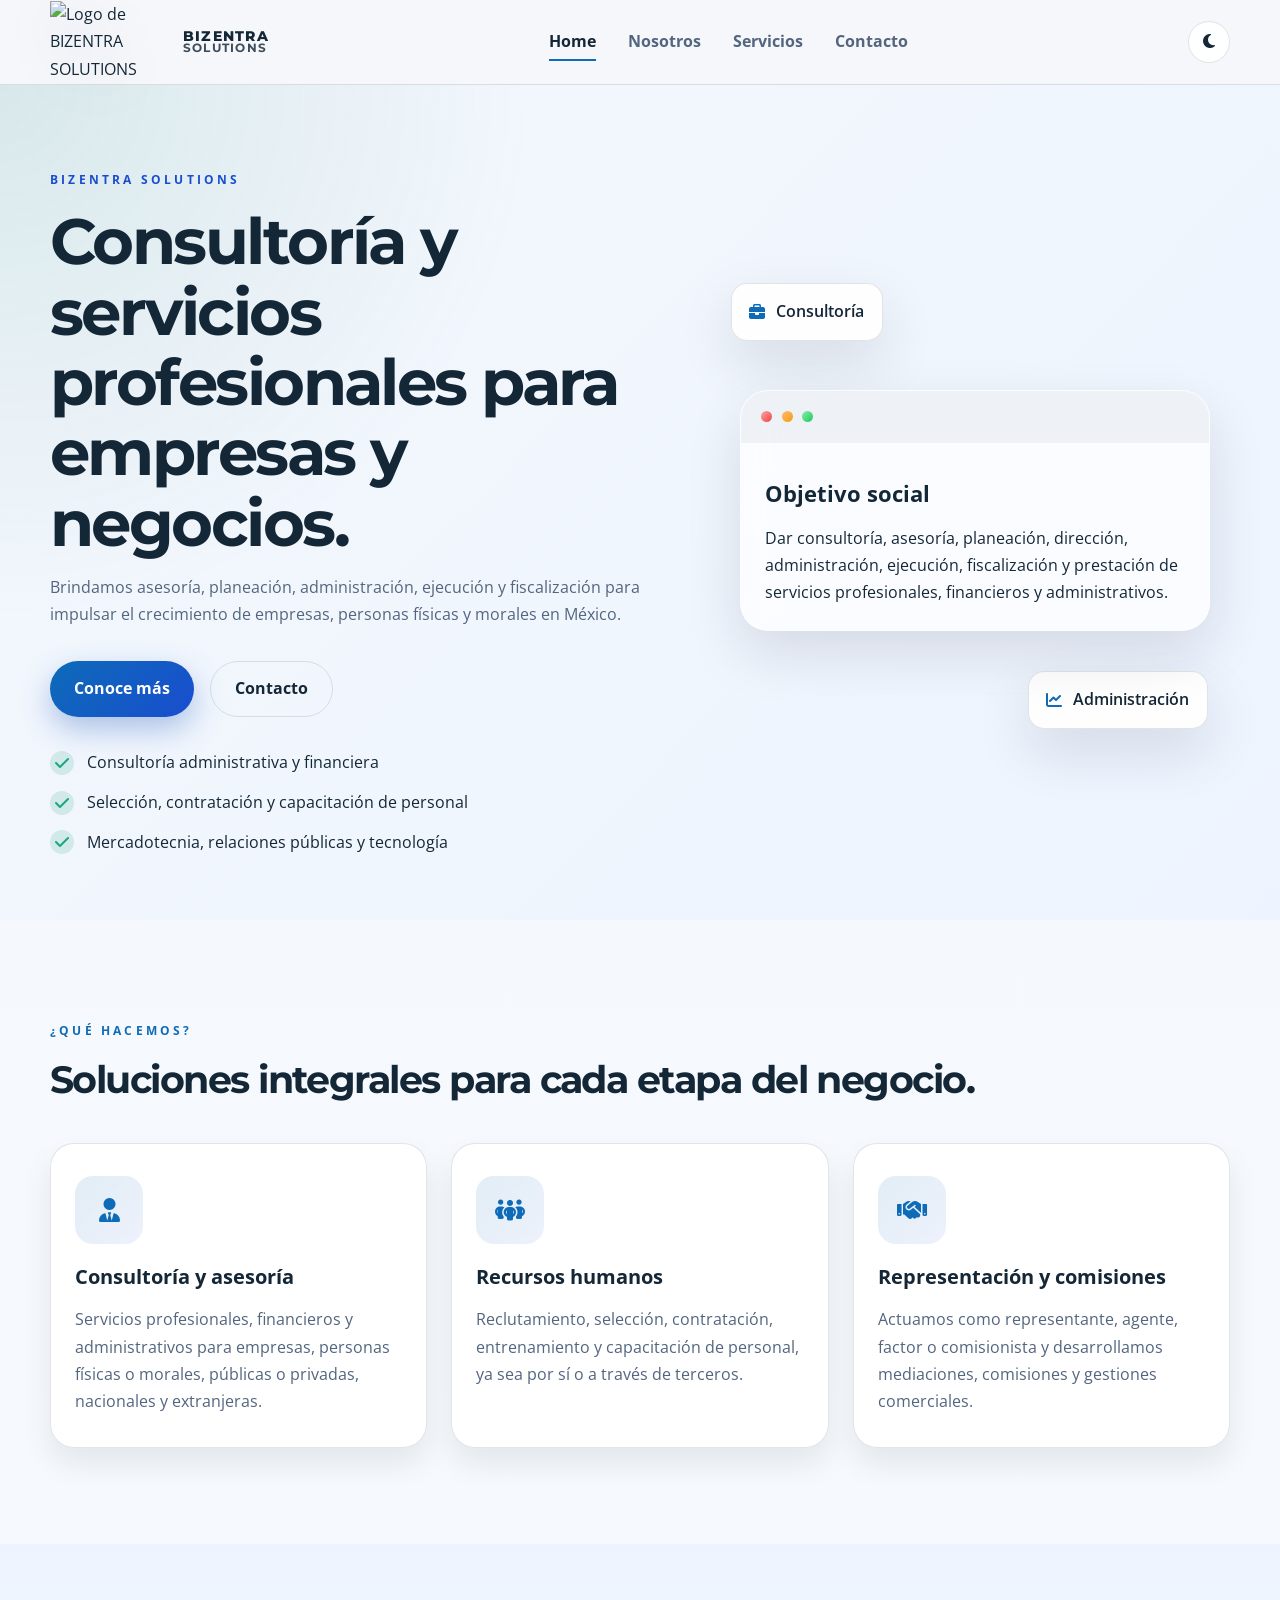
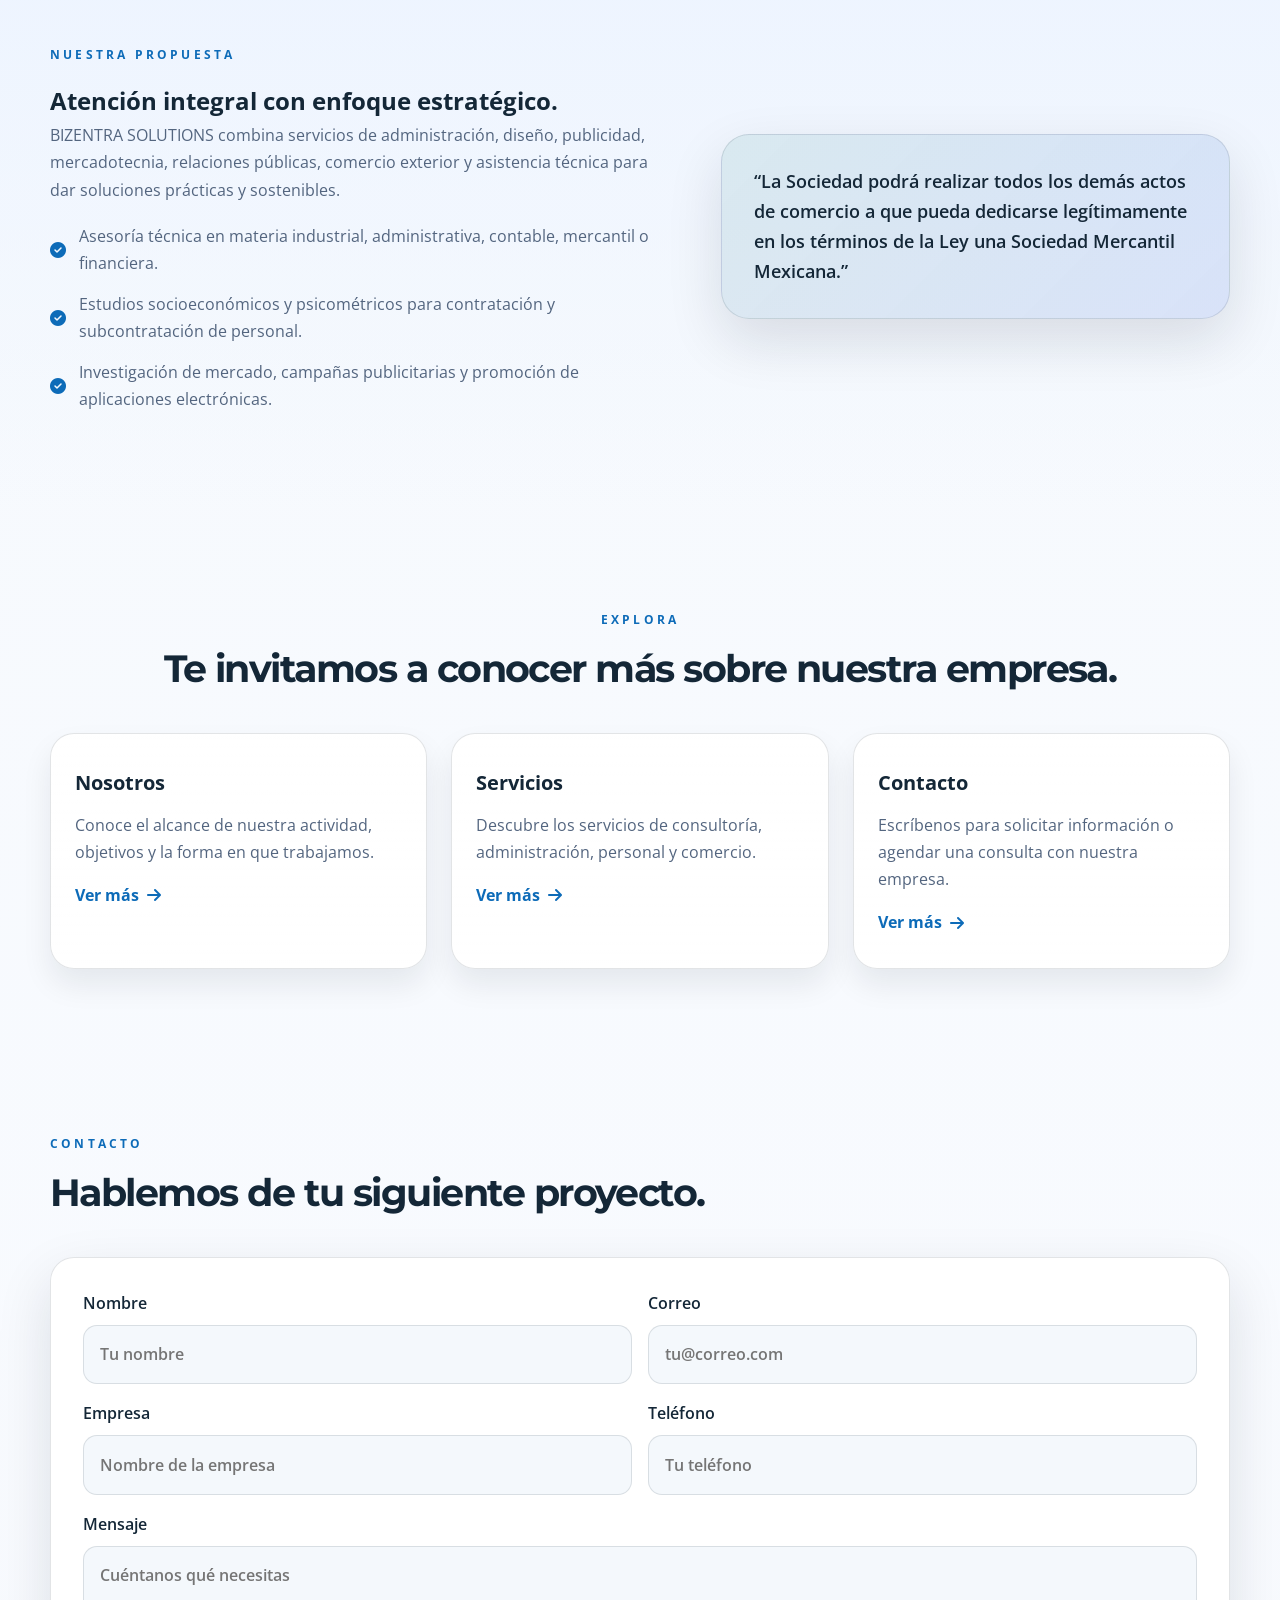
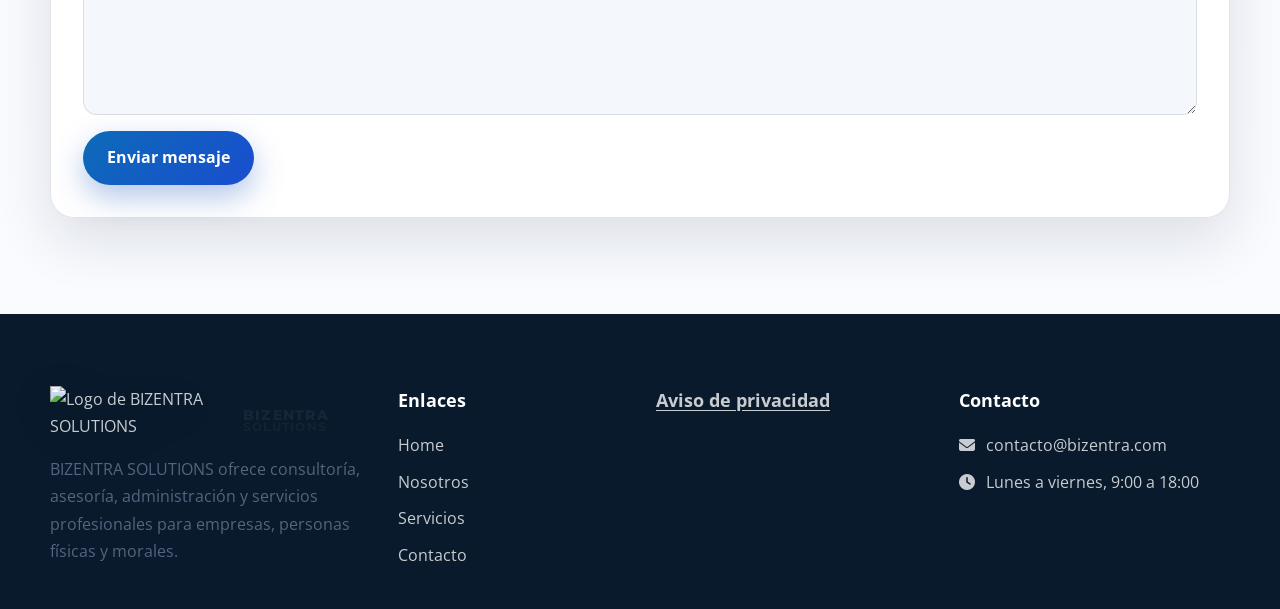
==== index.html @ f094c0ee "Correccion de estilos" ====
<!DOCTYPE html>
<html lang="es">
  <head>
    <meta charset="UTF-8" />
    <meta name="viewport" content="width=device-width, initial-scale=1.0" />
    <title>BIZENTRA SOLUTIONS | Consultoría Empresarial</title>
    <meta
      name="description"
      content="BIZENTRA SOLUTIONS ofrece consultoría, asesoría, administración, reclutamiento y servicios profesionales para empresas, personas físicas y morales."
    />
    <link rel="preconnect" href="https://fonts.googleapis.com" />
    <link rel="preconnect" href="https://fonts.gstatic.com" crossorigin />
    <link
      href="https://fonts.googleapis.com/css2?family=Montserrat:wght@400;500;600;700;800&family=Open+Sans:wght@400;500;600;700&display=swap"
      rel="stylesheet"
    />
    <link
      rel="stylesheet"
      href="https://cdnjs.cloudflare.com/ajax/libs/font-awesome/6.5.2/css/all.min.css"
      crossorigin="anonymous"
    />
    <link rel="stylesheet" href="css/styles.css" />
  </head>
  <body>
    <header class="site-header">
      <div class="container header-inner">
        <a href="index.html" class="brand" aria-label="BIZENTRA SOLUTIONS">
          <img
            src="https://bizentra.com.mx/wp-content/uploads/2026/09/logo.png"
            alt="Logo de BIZENTRA SOLUTIONS"
          />
          <span class="brand-text">
            <span class="brand-name">BIZENTRA</span>
            <span class="brand-subname">SOLUTIONS</span>
          </span>
        </a>

        <nav class="main-nav" aria-label="Menú principal">
          <a href="index.html" class="active">Home</a>
          <a href="nosotros.html">Nosotros</a>
          <a href="servicios.html">Servicios</a>
          <a href="index.html#contacto">Contacto</a>
        </nav>

        <button class="theme-toggle" type="button" aria-label="Cambiar a modo oscuro">
          <i class="fa-solid fa-moon"></i>
        </button>
      </div>
    </header>

    <main>
      <section class="hero">
        <div class="container hero-grid">
          <div class="hero-copy reveal">
            <span class="eyebrow">BIZENTRA SOLUTIONS</span>
            <h1>Consultoría y servicios profesionales para empresas y negocios.</h1>
            <p>
              Brindamos asesoría, planeación, administración, ejecución y fiscalización para
              impulsar el crecimiento de empresas, personas físicas y morales en México.
            </p>
            <div class="hero-actions">
              <a href="nosotros.html" class="btn btn-primary">Conoce más</a>
              <a href="#contacto" class="btn btn-secondary">Contacto</a>
            </div>
            <ul class="hero-points">
              <li><i class="fa-solid fa-check"></i> Consultoría administrativa y financiera</li>
              <li><i class="fa-solid fa-check"></i> Selección, contratación y capacitación de personal</li>
              <li><i class="fa-solid fa-check"></i> Mercadotecnia, relaciones públicas y tecnología</li>
            </ul>
          </div>

          <div class="hero-visual reveal">
            <div class="floating-card card-one">
              <i class="fa-solid fa-briefcase"></i>
              <span>Consultoría</span>
            </div>
            <div class="floating-card card-two">
              <i class="fa-solid fa-chart-line"></i>
              <span>Administración</span>
            </div>
            <div class="hero-panel">
              <div class="panel-header">
                <span class="dot"></span>
                <span class="dot"></span>
                <span class="dot"></span>
              </div>
              <div class="panel-content">
                <h3>Objetivo social</h3>
                <p>
                  Dar consultoría, asesoría, planeación, dirección, administración, ejecución,
                  fiscalización y prestación de servicios profesionales, financieros y
                  administrativos.
                </p>
              </div>
            </div>
          </div>
        </div>
      </section>

      <section class="section intro-section reveal">
        <div class="container">
          <div class="section-heading">
            <span class="eyebrow dark">¿Qué hacemos?</span>
            <h2>Soluciones integrales para cada etapa del negocio.</h2>
          </div>

          <div class="feature-grid">
            <article class="feature-card">
              <div class="feature-icon"><i class="fa-solid fa-user-tie"></i></div>
              <h3>Consultoría y asesoría</h3>
              <p>
                Servicios profesionales, financieros y administrativos para empresas, personas
                físicas o morales, públicas o privadas, nacionales y extranjeras.
              </p>
            </article>

            <article class="feature-card">
              <div class="feature-icon"><i class="fa-solid fa-people-group"></i></div>
              <h3>Recursos humanos</h3>
              <p>
                Reclutamiento, selección, contratación, entrenamiento y capacitación de personal,
                ya sea por sí o a través de terceros.
              </p>
            </article>

            <article class="feature-card">
              <div class="feature-icon"><i class="fa-solid fa-handshake"></i></div>
              <h3>Representación y comisiones</h3>
              <p>
                Actuamos como representante, agente, factor o comisionista y desarrollamos
                mediaciones, comisiones y gestiones comerciales.
              </p>
            </article>
          </div>
        </div>
      </section>

      <section class="section alt-bg reveal">
        <div class="container two-column">
          <div>
            <span class="eyebrow dark">Nuestra propuesta</span>
            <h2>Atención integral con enfoque estratégico.</h2>
            <p>
              BIZENTRA SOLUTIONS combina servicios de administración, diseño, publicidad,
              mercadotecnia, relaciones públicas, comercio exterior y asistencia técnica para
              dar soluciones prácticas y sostenibles.
            </p>
            <ul class="check-list">
              <li><i class="fa-solid fa-circle-check"></i>Asesoría técnica en materia industrial, administrativa, contable, mercantil o financiera.</li>
              <li><i class="fa-solid fa-circle-check"></i>Estudios socioeconómicos y psicométricos para contratación y subcontratación de personal.</li>
              <li><i class="fa-solid fa-circle-check"></i>Investigación de mercado, campañas publicitarias y promoción de aplicaciones electrónicas.</li>
            </ul>
          </div>

          <div class="mini-quote">
            <p>
              “La Sociedad podrá realizar todos los demás actos de comercio a que pueda dedicarse
              legítimamente en los términos de la Ley una Sociedad Mercantil Mexicana.”
            </p>
          </div>
        </div>
      </section>

      <section class="section reveal">
        <div class="container">
          <div class="section-heading center">
            <span class="eyebrow dark">Explora</span>
            <h2>Te invitamos a conocer más sobre nuestra empresa.</h2>
          </div>

          <div class="explore-grid">
            <article class="explore-card">
              <h3>Nosotros</h3>
              <p>Conoce el alcance de nuestra actividad, objetivos y la forma en que trabajamos.</p>
              <a href="nosotros.html">Ver más <i class="fa-solid fa-arrow-right"></i></a>
            </article>

            <article class="explore-card">
              <h3>Servicios</h3>
              <p>Descubre los servicios de consultoría, administración, personal y comercio.</p>
              <a href="servicios.html">Ver más <i class="fa-solid fa-arrow-right"></i></a>
            </article>

            <article class="explore-card">
              <h3>Contacto</h3>
              <p>Escríbenos para solicitar información o agendar una consulta con nuestra empresa.</p>
              <a href="#contacto">Ver más <i class="fa-solid fa-arrow-right"></i></a>
            </article>
          </div>
        </div>
      </section>

      <section id="contacto" class="section form-section reveal">
        <div class="container form-wrap">
          <div class="section-heading left">
            <span class="eyebrow dark">Contacto</span>
            <h2>Hablemos de tu siguiente proyecto.</h2>
          </div>

          <form class="contact-form" action="#" method="post">
            <div class="input-row">
              <label>
                Nombre
                <input type="text" name="nombre" placeholder="Tu nombre" required />
              </label>
              <label>
                Correo
                <input type="email" name="correo" placeholder="tu@correo.com" required />
              </label>
            </div>

            <div class="input-row">
              <label>
                Empresa
                <input type="text" name="empresa" placeholder="Nombre de la empresa" />
              </label>
              <label>
                Teléfono
                <input type="tel" name="telefono" placeholder="Tu teléfono" />
              </label>
            </div>

            <label>
              Mensaje
              <textarea name="mensaje" rows="5" placeholder="Cuéntanos qué necesitas" required></textarea>
            </label>

            <button type="submit" class="btn btn-primary submit-btn">Enviar mensaje</button>
          </form>
        </div>
      </section>
    </main>

    <footer class="site-footer">
      <div class="container footer-grid">
        <div class="footer-column">
          <a href="index.html" class="brand footer-brand" aria-label="BIZENTRA SOLUTIONS">
            <img
              src="https://bizentra.com.mx/wp-content/uploads/2026/09/logo.png"
              alt="Logo de BIZENTRA SOLUTIONS"
            />
            <span class="brand-text">
              <span class="brand-name">BIZENTRA</span>
              <span class="brand-subname">SOLUTIONS</span>
            </span>
          </a>
          <p>
            BIZENTRA SOLUTIONS ofrece consultoría, asesoría, administración y servicios
            profesionales para empresas, personas físicas y morales.
          </p>
        </div>

        <div class="footer-column">
          <h3>Enlaces</h3>
          <ul>
            <li><a href="index.html">Home</a></li>
            <li><a href="nosotros.html">Nosotros</a></li>
            <li><a href="servicios.html">Servicios</a></li>
            <li><a href="index.html#contacto">Contacto</a></li>
          </ul>
        </div>

        <div class="footer-column">
          <h3><a href="privacy-policy.html" class="privacy-link">Aviso de privacidad</a></h3>
        </div>

        <div class="footer-column">
          <h3>Contacto</h3>
          <ul class="contact-list">
            <li><i class="fa-solid fa-envelope"></i> contacto@bizentra.com</li>
            <li><i class="fa-solid fa-clock"></i> Lunes a viernes, 9:00 a 18:00</li>
          </ul>
        </div>
      </div>
    </footer>

    <script src="js/script.js"></script>
  </body>
</html>
---- css/styles.css ----
:root {
  --bg: #f4f8fc;
  --bg-soft: #edf4ff;
  --surface: rgba(255, 255, 255, 0.9);
  --surface-strong: #ffffff;
  --surface-alt: #f1f7ff;
  --primary: #0d1e2e;
  --primary-soft: #194dcf;
  --secondary: #0d6bb8;
  --secondary-soft: #a8d4ff;
  --accent: #f5c86c;
  --text: #142737;
  --text-soft: #53657f;
  --line: rgba(20, 39, 55, 0.12);
  --shadow: 0 22px 56px rgba(15, 23, 42, 0.12);
  --success: #1aa67f;
  --overlay: rgba(11, 18, 32, 0.58);
  --footer: #081a2b;
  --footer-text: rgba(255, 255, 255, 0.78);
}

body.dark-mode {
  --bg: #091521;
  --bg-soft: #102336;
  --surface: rgba(18, 29, 43, 0.82);
  --surface-strong: #122338;
  --surface-alt: #0f1f30;
  --primary: #ebf4ff;
  --primary-soft: #94c3ff;
  --secondary: #7cc0ff;
  --secondary-soft: rgba(124, 192, 255, 0.18);
  --accent: #f7b954;
  --text: #eff7ff;
  --text-soft: #b7c7d9;
  --line: rgba(255, 255, 255, 0.08);
  --shadow: 0 26px 65px rgba(2, 7, 20, 0.52);
  --success: #4ad0a2;
  --overlay: rgba(2, 7, 20, 0.72);
  --footer: #060d17;
  --footer-text: rgba(255, 255, 255, 0.72);
}

* {
  box-sizing: border-box;
  margin: 0;
  padding: 0;
}

html {
  scroll-behavior: smooth;
}

body {
  font-family: "Open Sans", sans-serif;
  background: linear-gradient(180deg, var(--bg) 0%, #f9fbff 100%);
  color: var(--text);
  line-height: 1.7;
  transition: background 0.3s ease, color 0.3s ease;
}

body.dark-mode {
  background: linear-gradient(180deg, var(--bg) 0%, #0b1220 100%);
}

a {
  color: inherit;
  text-decoration: none;
}

img {
  max-width: 100%;
  display: block;
}

button,
input,
textarea {
  font: inherit;
}

.container {
  width: min(1180px, calc(100% - 2rem));
  margin: 0 auto;
}

.section {
  padding: 6rem 0;
}

.alt-bg {
  background: linear-gradient(180deg, var(--bg-soft), transparent);
}

.eyebrow {
  display: inline-block;
  font-size: 0.78rem;
  font-weight: 700;
  letter-spacing: 0.2rem;
  text-transform: uppercase;
  color: var(--primary-soft);
  margin-bottom: 1rem;
}

.eyebrow.dark {
  color: var(--secondary);
}

.site-header {
  position: sticky;
  top: 0;
  z-index: 1000;
  background: rgba(245, 247, 251, 0.8);
  backdrop-filter: blur(16px);
  -webkit-backdrop-filter: blur(16px);
  border-bottom: 1px solid var(--line);
  transition: all 0.3s ease;
}

body.dark-mode .site-header {
  background: rgba(11, 18, 32, 0.75);
}

.header-inner {
  display: flex;
  align-items: center;
  justify-content: space-between;
  min-height: 84px;
  gap: 1.5rem;
}

.brand {
  display: inline-flex;
  align-items: center;
  justify-content: center;
  gap: 0.8rem;
}

.brand img {
  width: 120px;
  height: auto;
  filter: drop-shadow(0 10px 24px rgba(15, 23, 42, 0.12));
}

.brand-text {
  display: inline-flex;
  flex-direction: column;
  line-height: 1;
  text-transform: uppercase;
  font-family: "Montserrat", sans-serif;
  letter-spacing: 0.08em;
  color: var(--text);
}

.brand-name {
  font-size: 0.88rem;
  font-weight: 800;
}

.brand-subname {
  font-size: 0.72rem;
  font-weight: 700;
  opacity: 0.82;
}

.main-nav {
  display: flex;
  align-items: center;
  gap: 2rem;
  font-weight: 700;
  color: var(--text-soft);
}

.main-nav a {
  position: relative;
  transition: color 0.2s ease;
}

.main-nav a::after {
  content: "";
  position: absolute;
  left: 0;
  bottom: -0.35rem;
  width: 100%;
  height: 2px;
  background: var(--secondary);
  transform: scaleX(0);
  transform-origin: left;
  transition: transform 0.25s ease;
}

.main-nav a:hover,
.main-nav a.active {
  color: var(--text);
}

.main-nav a:hover::after,
.main-nav a.active::after {
  transform: scaleX(1);
}

.theme-toggle {
  width: 42px;
  height: 42px;
  border-radius: 50%;
  border: 1px solid var(--line);
  background: var(--surface);
  color: var(--text);
  cursor: pointer;
  transition: transform 0.2s ease, background 0.2s ease;
}

.theme-toggle:hover {
  transform: translateY(-1px);
}

.hero {
  background: radial-gradient(circle at top left, rgba(15, 118, 110, 0.12), transparent 35%),
    linear-gradient(135deg, var(--bg), var(--bg-soft));
  padding: 5rem 0 4rem;
}

.hero-grid,
.two-column,
.contact-grid {
  display: grid;
  grid-template-columns: 1.1fr 0.9fr;
  align-items: center;
  gap: 3rem;
}

.hero-copy h1,
.page-hero h1,
.section-heading h2 {
  font-family: "Montserrat", sans-serif;
  line-height: 1.1;
  letter-spacing: -0.04em;
}

.hero-copy h1 {
  font-size: clamp(2.4rem, 5vw, 4.3rem);
  margin-bottom: 1rem;
  color: var(--text);
}

.hero-copy p,
.page-hero p,
.two-column p,
.feature-card p,
.objective-card p,
.service-card p,
.footer-column p,
.explore-card p,
.contact-info p,
.list-plain li,
.check-list li {
  color: var(--text-soft);
}

.hero-actions {
  display: flex;
  flex-wrap: wrap;
  gap: 1rem;
  margin-top: 2rem;
}

.btn {
  display: inline-flex;
  align-items: center;
  justify-content: center;
  min-height: 52px;
  padding: 0.85rem 1.5rem;
  border-radius: 999px;
  font-weight: 700;
  transition: transform 0.25s ease, box-shadow 0.25s ease, background 0.25s ease;
}

.btn:hover {
  transform: translateY(-2px);
}

.btn-primary {
  background: linear-gradient(135deg, var(--secondary), var(--primary-soft));
  color: white;
  box-shadow: 0 12px 30px rgba(31, 88, 187, 0.34);
}

.btn-secondary {
  background: transparent;
  border: 1px solid var(--line);
  color: var(--text);
}

.hero-points {
  list-style: none;
  margin-top: 2rem;
  display: grid;
  gap: 0.8rem;
}

.hero-points li,
.check-list li,
.list-plain li,
.contact-details li {
  display: flex;
  align-items: center;
  gap: 0.8rem;
}

.hero-points i {
  display: inline-flex;
  align-items: center;
  justify-content: center;
  width: 24px;
  height: 24px;
  border-radius: 50%;
  background: rgba(15, 157, 116, 0.14);
  color: var(--success);
}

.hero-visual {
  position: relative;
  min-height: 520px;
  display: flex;
  align-items: center;
  justify-content: center;
}

.hero-panel {
  position: relative;
  width: min(100%, 470px);
  background: rgba(255, 255, 255, 0.7);
  border: 1px solid rgba(255, 255, 255, 0.15);
  box-shadow: var(--shadow);
  border-radius: 28px;
  overflow: hidden;
  backdrop-filter: blur(18px);
}

body.dark-mode .hero-panel {
  background: rgba(16, 27, 45, 0.8);
}

.panel-header {
  display: flex;
  align-items: center;
  gap: 0.6rem;
  height: 52px;
  padding: 1rem 1.25rem;
  background: rgba(148, 163, 184, 0.12);
}

.dot {
  width: 11px;
  height: 11px;
  border-radius: 50%;
  background: linear-gradient(135deg, #fca5a5, #ef4444);
}

.dot:nth-child(2) {
  background: linear-gradient(135deg, #fdba74, #f59e0b);
}

.dot:nth-child(3) {
  background: linear-gradient(135deg, #86efac, #22c55e);
}

.panel-content {
  padding: 2rem 1.5rem 1.5rem;
}

.panel-content h3 {
  font-size: 1.4rem;
  margin-bottom: 0.75rem;
}

.floating-card {
  position: absolute;
  display: flex;
  align-items: center;
  gap: 0.7rem;
  padding: 0.9rem 1.1rem;
  background: var(--surface);
  border: 1px solid var(--line);
  box-shadow: var(--shadow);
  border-radius: 16px;
  color: var(--text);
  font-weight: 600;
}

.floating-card i {
  color: var(--secondary);
}

.card-one {
  top: 32px;
  left: 10px;
  animation: floatY 6s ease-in-out infinite;
}

.card-two {
  right: 22px;
  bottom: 42px;
  animation: floatY 7s ease-in-out infinite 1s;
}

.section-heading {
  margin-bottom: 2.5rem;
}

.section-heading h2 {
  font-size: clamp(2rem, 3vw, 2.8rem);
  line-height: 1.2;
}

.section-heading.center {
  text-align: center;
}

.feature-grid,
.explore-grid,
.services-grid,
.objectives-grid {
  display: grid;
  grid-template-columns: repeat(3, minmax(0, 1fr));
  gap: 1.5rem;
}

.feature-card,
.explore-card,
.service-card,
.objective-card {
  background: linear-gradient(180deg, var(--surface-strong) 0%, var(--surface) 100%);
  border: 1px solid var(--line);
  border-radius: 24px;
  padding: 2rem 1.5rem;
  box-shadow: 0 16px 30px rgba(15, 23, 42, 0.08);
  transition: transform 0.3s ease, box-shadow 0.3s ease, border-color 0.3s ease;
}

.feature-card:hover,
.explore-card:hover,
.service-card:hover,
.objective-card:hover {
  transform: translateY(-6px);
  box-shadow: 0 24px 36px rgba(15, 23, 42, 0.1);
  border-color: rgba(29, 79, 211, 0.2);
}

.feature-icon,
.service-icon {
  width: 68px;
  height: 68px;
  border-radius: 18px;
  display: grid;
  place-items: center;
  margin-bottom: 1rem;
  background: linear-gradient(135deg, rgba(13, 110, 184, 0.12), rgba(29, 79, 211, 0.08));
  color: var(--secondary);
  font-size: 1.5rem;
}

.feature-card h3,
.explore-card h3,
.service-card h3,
.objective-card h3 {
  margin-bottom: 0.75rem;
  font-size: 1.25rem;
}

.arrow-link,
.explore-card a,
.card-link {
  display: inline-flex;
  align-items: center;
  gap: 0.5rem;
  margin-top: 1rem;
  font-weight: 700;
  color: var(--secondary);
  background: transparent;
  border: none;
  cursor: pointer;
}

.mini-quote {
  padding: 2rem;
  background: linear-gradient(135deg, rgba(15, 118, 110, 0.1), rgba(29, 78, 216, 0.12));
  border: 1px solid var(--line);
  border-radius: 28px;
  box-shadow: var(--shadow);
}

.mini-quote p {
  font-size: 1.1rem;
  font-weight: 600;
  color: var(--text);
}

.check-list,
.list-plain,
.contact-details {
  list-style: none;
  display: grid;
  gap: 0.85rem;
  margin-top: 1.2rem;
}

.check-list li::before,
.list-plain li::before,
.contact-details li::before {
  content: none;
}

.check-list li i,
.list-plain li i,
.contact-details li i {
  color: var(--secondary);
}

.page-hero {
  padding: 5rem 0 3rem;
}

.hero-page {
  background: radial-gradient(circle at top left, rgba(13, 110, 184, 0.16), transparent 35%),
    linear-gradient(180deg, rgba(255, 255, 255, 0.25), rgba(237, 244, 255, 0.7));
  border-radius: 0 0 30px 30px;
}

body.dark-mode .hero-page {
  background: radial-gradient(circle at top left, rgba(124, 192, 255, 0.14), transparent 35%),
    linear-gradient(180deg, rgba(16, 35, 54, 0.32), rgba(9, 21, 33, 0.85));
}

.narrow {
  max-width: 880px;
}

.page-hero h1 {
  font-size: clamp(2.2rem, 4.2vw, 3.5rem);
  margin-bottom: 1rem;
}

.objectives-grid {
  grid-template-columns: repeat(3, minmax(0, 1fr));
}

.objective-card {
  padding-bottom: 1.5rem;
}

.objective-card span {
  display: inline-flex;
  width: 52px;
  height: 52px;
  border-radius: 16px;
  align-items: center;
  justify-content: center;
  background: rgba(29, 78, 216, 0.08);
  color: var(--secondary);
  font-weight: 800;
  margin-bottom: 1rem;
}

.text-columns {
  display: grid;
  grid-template-columns: repeat(2, minmax(0, 1fr));
  gap: 2rem;
  margin-top: 1rem;
}

.services-grid {
  grid-template-columns: repeat(3, minmax(0, 1fr));
}

.service-card {
  display: flex;
  flex-direction: column;
  min-height: 100%;
}

.service-card .card-link {
  margin-top: auto;
}

.modal-overlay {
  position: fixed;
  inset: 0;
  display: flex;
  align-items: center;
  justify-content: center;
  padding: 1.5rem;
  background: rgba(11, 18, 32, 0.55);
  backdrop-filter: blur(10px);
  -webkit-backdrop-filter: blur(10px);
  opacity: 0;
  visibility: hidden;
  pointer-events: none;
  transition: opacity 0.25s ease, visibility 0.25s ease;
  z-index: 2000;
}

.modal-overlay.is-open {
  opacity: 1;
  visibility: visible;
  pointer-events: auto;
}

.modal-box {
  position: relative;
  width: min(680px, 100%);
  background: #ffffff;
  border-radius: 26px;
  box-shadow: 0 30px 70px rgba(15, 23, 42, 0.28);
  padding: 2.2rem 2rem 1.8rem;
  border: 1px solid rgba(15, 23, 42, 0.08);
  transform: translateY(20px);
  transition: transform 0.25s ease;
}

.modal-overlay.is-open .modal-box {
  transform: translateY(0);
}

.modal-close {
  position: absolute;
  top: 1rem;
  right: 1rem;
  width: 40px;
  height: 40px;
  border: 1px solid rgba(15, 23, 42, 0.14);
  background: #f8fafc;
  color: var(--text);
  border-radius: 50%;
  cursor: pointer;
  font-size: 1.1rem;
}

.modal-header h3 {
  font-size: clamp(1.7rem, 3vw, 2.2rem);
  margin-top: 0.5rem;
  margin-bottom: 1.2rem;
  color: var(--text);
  line-height: 1.2;
}

.modal-content {
  display: grid;
  gap: 1rem;
  color: var(--text-soft);
}

.modal-content p {
  color: var(--text-soft);
}

.modal-content ul {
  padding-left: 1.2rem;
  display: grid;
  gap: 0.55rem;
}

.modal-content li::marker {
  color: var(--primary-soft);
}

.modal-cta {
  display: inline-flex;
  align-items: center;
  justify-content: center;
  margin-top: 1rem;
  width: fit-content;
  min-height: 48px;
  padding: 0.85rem 1.25rem;
  border-radius: 999px;
  background: linear-gradient(135deg, var(--secondary), var(--primary-soft));
  color: #fff;
  font-weight: 700;
  box-shadow: 0 12px 25px rgba(29, 79, 211, 0.28);
}

.form-section {
  padding-top: 4rem;
}

.contact-form {
  background: var(--surface);
  border: 1px solid var(--line);
  box-shadow: var(--shadow);
  border-radius: 24px;
  padding: 2rem;
}

.input-row {
  display: grid;
  grid-template-columns: repeat(2, minmax(0, 1fr));
  gap: 1rem;
}

.contact-form label {
  display: grid;
  gap: 0.5rem;
  margin-bottom: 1rem;
  font-weight: 600;
  color: var(--text);
}

.contact-form input,
.contact-form textarea {
  width: 100%;
  border: 1px solid var(--line);
  background: var(--bg);
  border-radius: 14px;
  padding: 0.95rem 1rem;
  color: var(--text);
  transition: border-color 0.2s ease, box-shadow 0.2s ease;
}

.contact-form input:focus,
.contact-form textarea:focus {
  outline: none;
  border-color: rgba(29, 78, 216, 0.7);
  box-shadow: 0 0 0 4px rgba(29, 78, 216, 0.12);
}

.submit-btn {
  border: none;
  cursor: pointer;
}

.site-footer {
  background: var(--footer);
  color: var(--footer-text);
  padding: 4.5rem 0 2.5rem;
}

.privacy-link {
  color: var(--footer-text);
  text-decoration: underline;
  text-underline-offset: 0.18rem;
}

.footer-grid {
  display: grid;
  grid-template-columns: 1.4fr 1fr 1.2fr 1.2fr;
  gap: 2rem;
}

.footer-column h3 {
  color: #ffffff;
  margin-bottom: 1rem;
  font-size: 1.1rem;
}

.footer-column ul {
  list-style: none;
  display: grid;
  gap: 0.6rem;
}

.footer-brand img {
  width: 180px;
  margin-bottom: 1rem;
}

.contact-list li {
  display: flex;
  align-items: center;
  gap: 0.7rem;
}

.reveal {
  opacity: 0;
  transform: translateY(28px);
  transition: opacity 0.8s ease, transform 0.8s ease;
}

.reveal.visible {
  opacity: 1;
  transform: translateY(0);
}

@keyframes floatY {
  0%,
  100% {
    transform: translateY(0);
  }
  50% {
    transform: translateY(-12px);
  }
}

@media (max-width: 980px) {
  .hero-grid,
  .two-column,
  .contact-grid,
  .footer-grid,
  .feature-grid,

  .services-grid,
  .objectives-grid {
    grid-template-columns: 1fr 1fr;
  }

  .hero-grid,
  .two-column,
  .contact-grid,
  .footer-grid {
    grid-template-columns: 1fr;
  }

  .main-nav {
    gap: 1rem;
    font-size: 0.92rem;
  }
}

@media (max-width: 720px) {
  .header-inner {
    flex-wrap: wrap;
    justify-content: center;
    padding: 1rem 0;
  }

  .main-nav {
    width: 100%;
    justify-content: center;
    flex-wrap: wrap;
  }

  .feature-grid,
  .services-grid,
  .objectives-grid,
  .explore-grid,
  .text-columns,
  .input-row {
    grid-template-columns: 1fr;
  }

  .section {
    padding: 4rem 0;
  }

  .hero {
    padding-top: 3rem;
  }

  .hero-copy h1 {
    font-size: 2.4rem;
  }

  .brand img {
    width: 150px;
  }
}
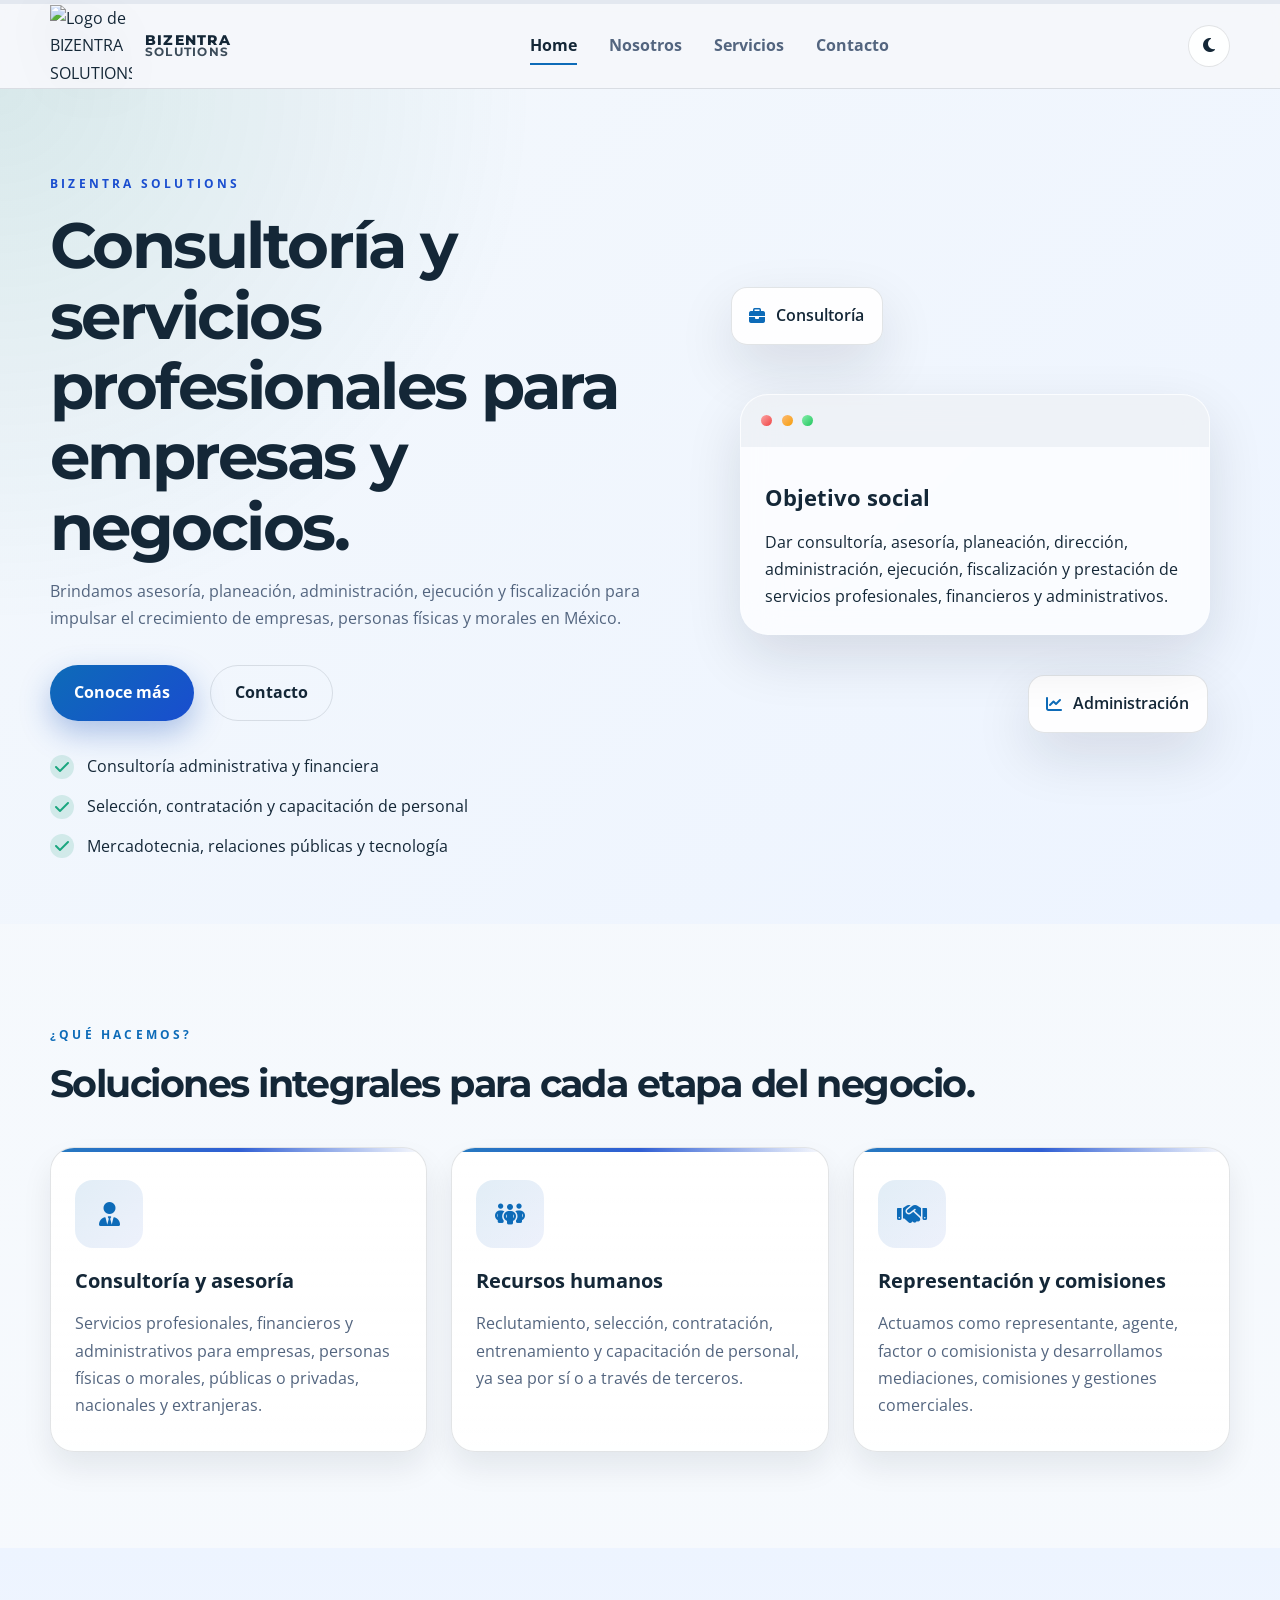
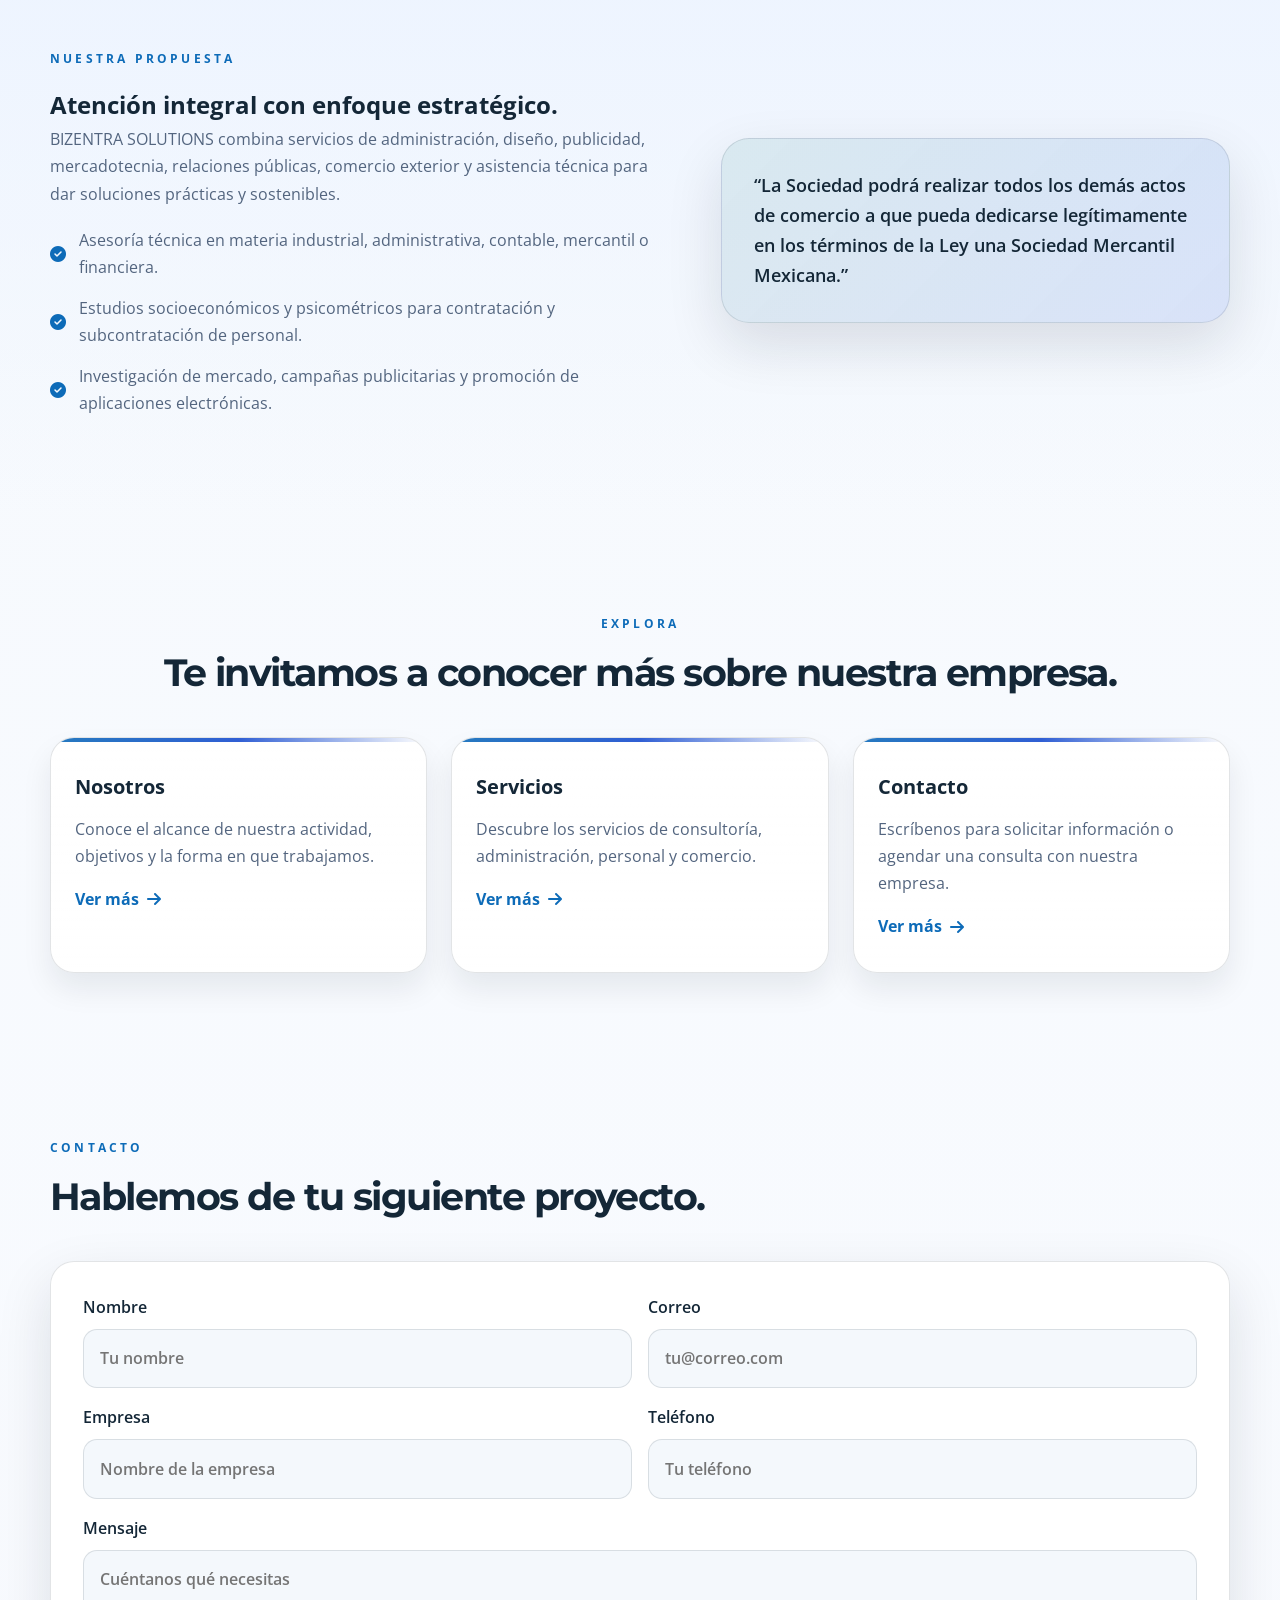
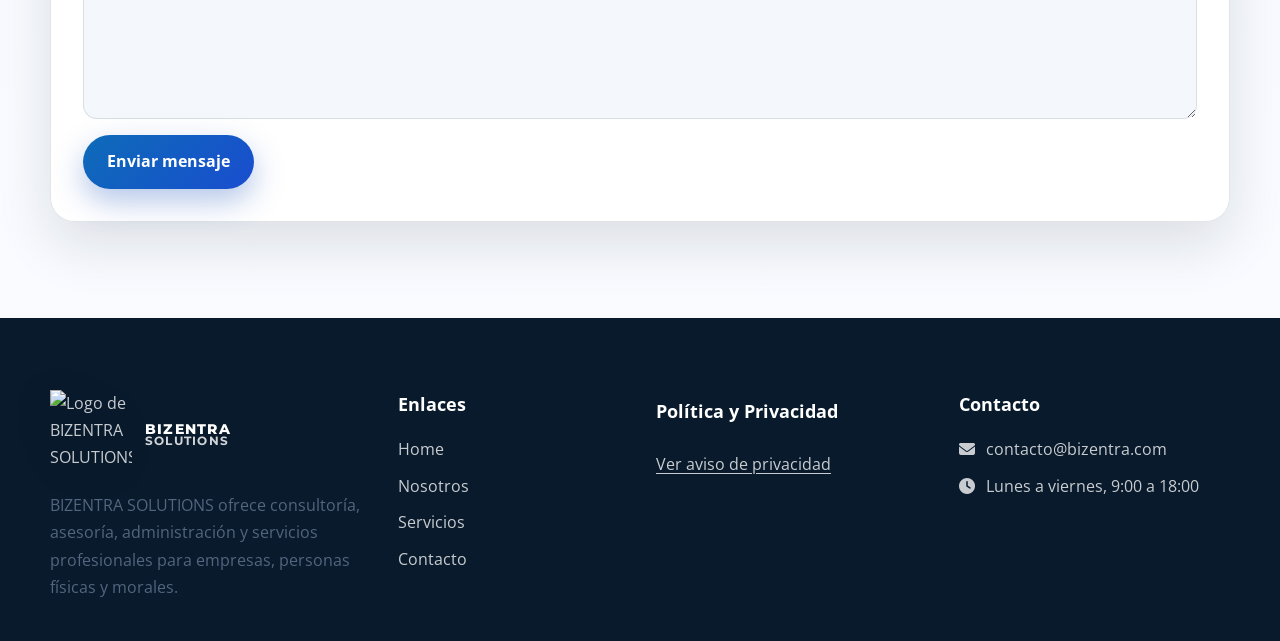
==== commit f054f883: "Correccion del flash y del footer" ====
--- a/index.html
+++ b/index.html
@@ -22,6 +22,7 @@
     <link rel="stylesheet" href="css/styles.css" />
   </head>
   <body>
+    <div class="scroll-progress" aria-hidden="true"></div>
     <header class="site-header">
       <div class="container header-inner">
         <a href="index.html" class="brand" aria-label="BIZENTRA SOLUTIONS">
@@ -260,8 +261,9 @@
           </ul>
         </div>
 
-        <div class="footer-column">
-          <h3><a href="privacy-policy.html" class="privacy-link">Aviso de privacidad</a></h3>
+        <div class="footer-column footer-privacy">
+          <h3>Política y Privacidad</h3>
+          <a href="privacy-policy.html">Ver aviso de privacidad</a>
         </div>
 
         <div class="footer-column">
--- a/css/styles.css
+++ b/css/styles.css
@@ -17,9 +17,10 @@
   --overlay: rgba(11, 18, 32, 0.58);
   --footer: #081a2b;
   --footer-text: rgba(255, 255, 255, 0.78);
-}
-
-body.dark-mode {
+  --progress-width: 0%;
+}
+
+html.dark-mode {
   --bg: #091521;
   --bg-soft: #102336;
   --surface: rgba(18, 29, 43, 0.82);
@@ -40,6 +41,28 @@
   --footer-text: rgba(255, 255, 255, 0.72);
 }
 
+body.dark-mode,
+html.dark-mode body {
+  --bg: #091521;
+  --bg-soft: #102336;
+  --surface: rgba(18, 29, 43, 0.82);
+  --surface-strong: #122338;
+  --surface-alt: #0f1f30;
+  --primary: #ebf4ff;
+  --primary-soft: #94c3ff;
+  --secondary: #7cc0ff;
+  --secondary-soft: rgba(124, 192, 255, 0.18);
+  --accent: #f7b954;
+  --text: #eff7ff;
+  --text-soft: #b7c7d9;
+  --line: rgba(255, 255, 255, 0.08);
+  --shadow: 0 26px 65px rgba(2, 7, 20, 0.52);
+  --success: #4ad0a2;
+  --overlay: rgba(2, 7, 20, 0.72);
+  --footer: #060d17;
+  --footer-text: rgba(255, 255, 255, 0.72);
+}
+
 * {
   box-sizing: border-box;
   margin: 0;
@@ -116,6 +139,25 @@
   transition: all 0.3s ease;
 }
 
+.scroll-progress {
+  position: sticky;
+  top: 0;
+  z-index: 999;
+  width: 100%;
+  height: 4px;
+  background: rgba(148, 163, 184, 0.18);
+  overflow: hidden;
+}
+
+.scroll-progress::before {
+  content: "";
+  display: block;
+  width: var(--progress-width);
+  height: 100%;
+  background: linear-gradient(90deg, var(--secondary), var(--primary-soft));
+  transition: width 0.15s ease-out;
+}
+
 body.dark-mode .site-header {
   background: rgba(11, 18, 32, 0.75);
 }
@@ -136,7 +178,7 @@
 }
 
 .brand img {
-  width: 120px;
+  width: 82px;
   height: auto;
   filter: drop-shadow(0 10px 24px rgba(15, 23, 42, 0.12));
 }
@@ -149,6 +191,12 @@
   font-family: "Montserrat", sans-serif;
   letter-spacing: 0.08em;
   color: var(--text);
+}
+
+.footer-brand .brand-text,
+.footer-brand .brand-name,
+.footer-brand .brand-subname {
+  color: #ffffff;
 }
 
 .brand-name {
@@ -429,12 +477,52 @@
 .explore-card,
 .service-card,
 .objective-card {
+  position: relative;
+  overflow: hidden;
   background: linear-gradient(180deg, var(--surface-strong) 0%, var(--surface) 100%);
   border: 1px solid var(--line);
   border-radius: 24px;
   padding: 2rem 1.5rem;
   box-shadow: 0 16px 30px rgba(15, 23, 42, 0.08);
   transition: transform 0.3s ease, box-shadow 0.3s ease, border-color 0.3s ease;
+}
+
+.service-card::before,
+.feature-card::before,
+.objective-card::before,
+.explore-card::before {
+  content: "";
+  position: absolute;
+  inset: 0 auto auto 0;
+  width: 100%;
+  height: 4px;
+  background: linear-gradient(90deg, var(--secondary), var(--primary-soft), transparent);
+  opacity: 0.9;
+}
+
+body.dark-mode .feature-card,
+body.dark-mode .explore-card,
+body.dark-mode .service-card,
+body.dark-mode .objective-card {
+  background: linear-gradient(180deg, rgba(18, 29, 43, 0.96), rgba(12, 23, 35, 0.94));
+  border-color: rgba(148, 163, 184, 0.18);
+  box-shadow: 0 16px 28px rgba(2, 6, 23, 0.38);
+}
+
+body.dark-mode .feature-card p,
+body.dark-mode .explore-card p,
+body.dark-mode .service-card p,
+body.dark-mode .objective-card p,
+body.dark-mode .arrow-link,
+body.dark-mode .card-link {
+  color: var(--text-soft);
+}
+
+body.dark-mode .feature-card h3,
+body.dark-mode .explore-card h3,
+body.dark-mode .service-card h3,
+body.dark-mode .objective-card h3 {
+  color: var(--text);
 }
 
 .feature-card:hover,
@@ -617,6 +705,30 @@
   transition: transform 0.25s ease;
 }
 
+body.dark-mode .modal-box {
+  background: linear-gradient(180deg, #122338 0%, #0d1b2b 100%);
+  border-color: rgba(148, 163, 184, 0.18);
+  box-shadow: 0 30px 70px rgba(2, 7, 20, 0.6);
+}
+
+body.dark-mode .modal-close {
+  background: rgba(15, 23, 42, 0.72);
+  border-color: rgba(148, 163, 184, 0.2);
+  color: #f8fbff;
+}
+
+body.dark-mode .modal-header h3,
+body.dark-mode .modal-content,
+body.dark-mode .modal-content p,
+body.dark-mode .modal-content li,
+body.dark-mode .modal-content ul {
+  color: #edf6ff;
+}
+
+body.dark-mode .modal-content li::marker {
+  color: #8ec5ff;
+}
+
 .modal-overlay.is-open .modal-box {
   transform: translateY(0);
 }
@@ -739,6 +851,23 @@
   text-underline-offset: 0.18rem;
 }
 
+.footer-privacy {
+  display: grid;
+  gap: 0.5rem;
+  align-content: start;
+  margin-top: 0.45rem;
+}
+
+.footer-privacy h3 {
+  margin-bottom: 0.25rem;
+}
+
+.footer-privacy a {
+  color: var(--footer-text);
+  text-decoration: underline;
+  text-underline-offset: 0.18rem;
+}
+
 .footer-grid {
   display: grid;
   grid-template-columns: 1.4fr 1fr 1.2fr 1.2fr;
@@ -757,9 +886,17 @@
   gap: 0.6rem;
 }
 
+.footer-brand {
+  margin-bottom: 0.8rem;
+}
+
 .footer-brand img {
-  width: 180px;
-  margin-bottom: 1rem;
+  width: 82px;
+  margin-bottom: 0.5rem;
+}
+
+.footer-brand .brand-text {
+  color: #ffffff;
 }
 
 .contact-list li {
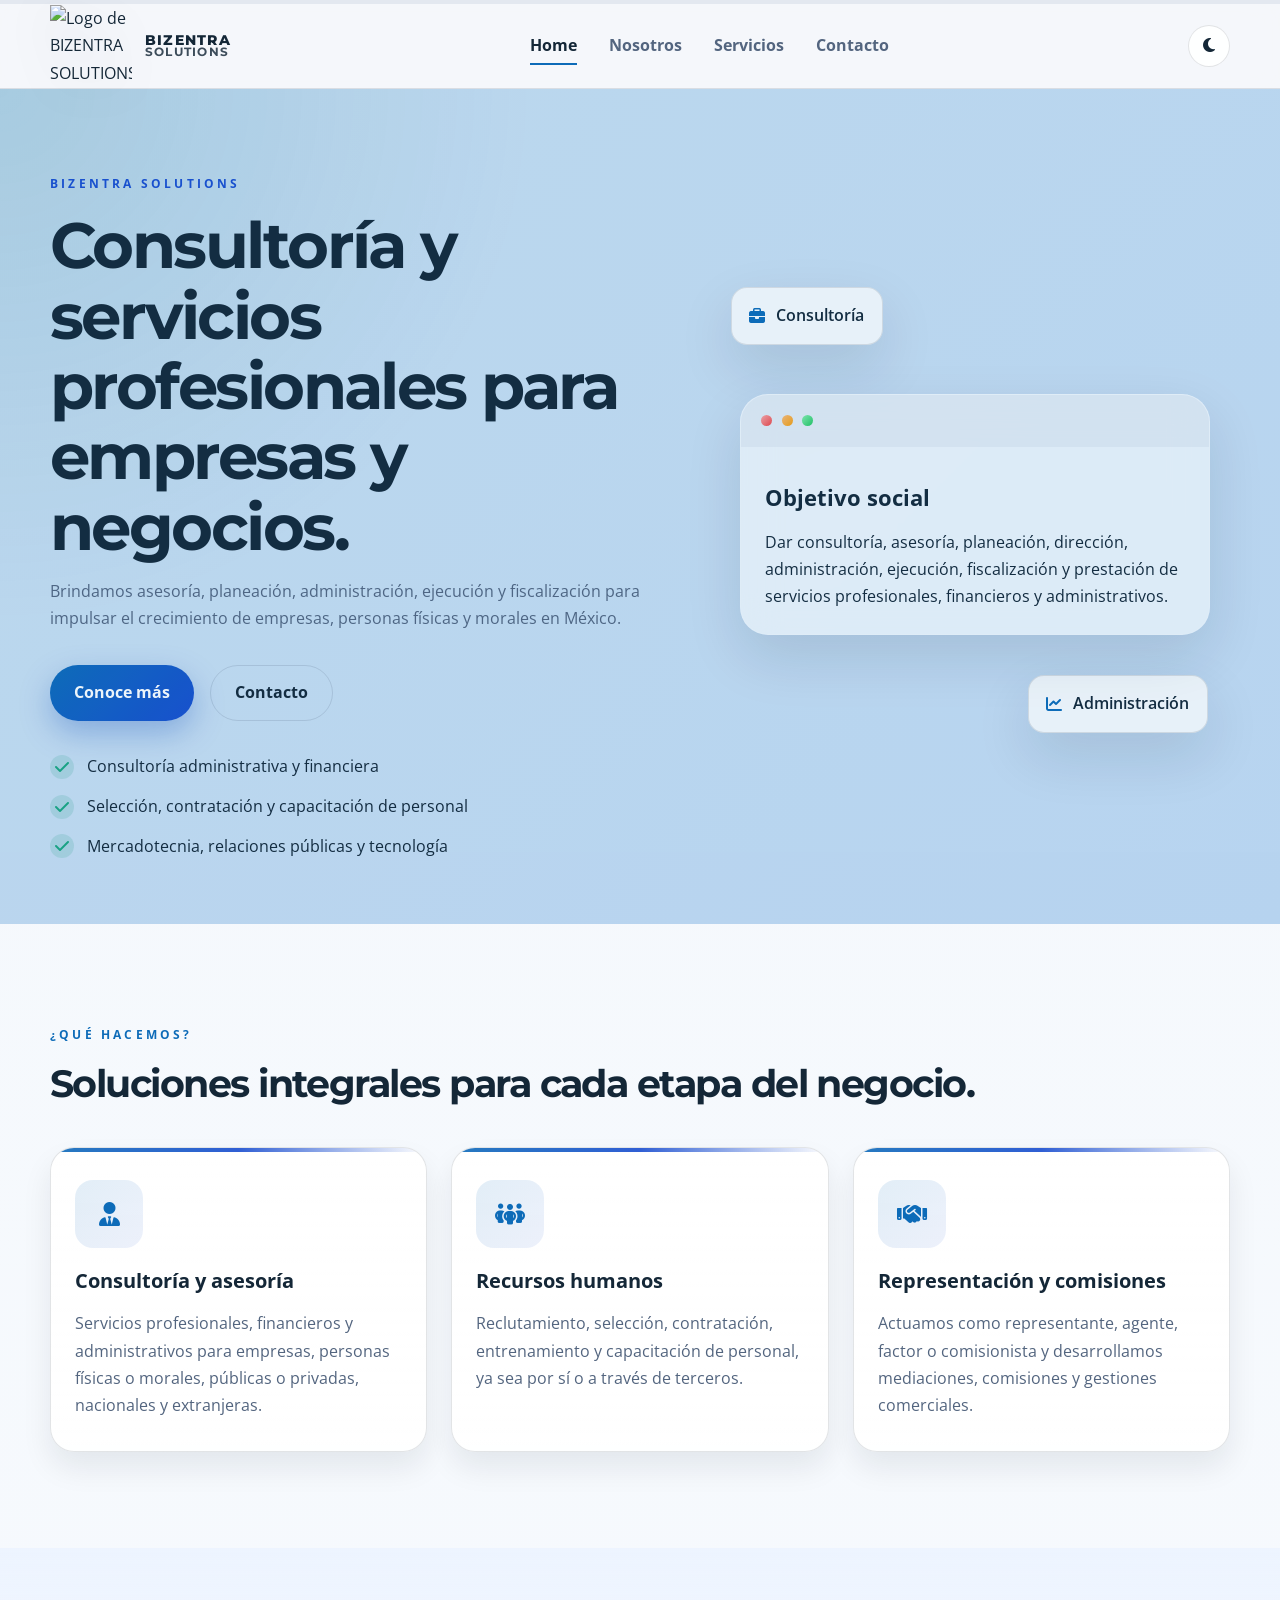
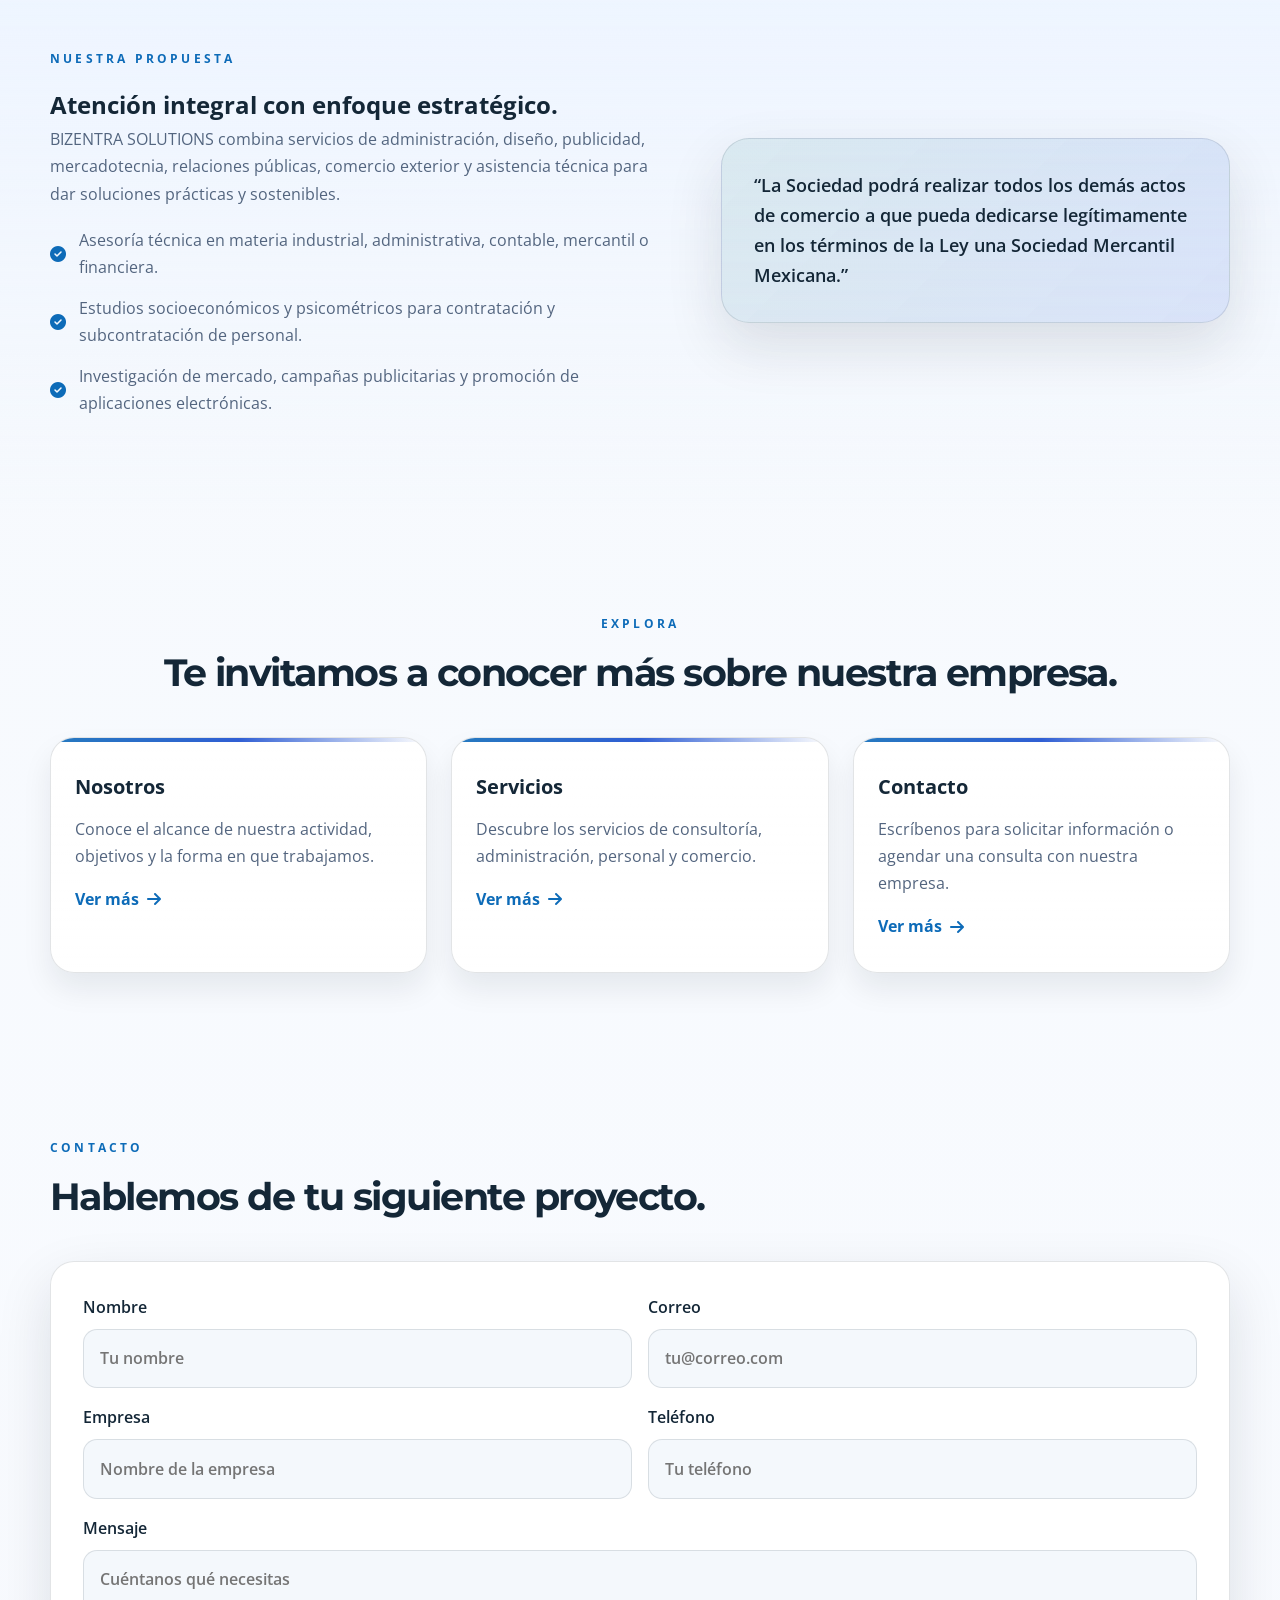
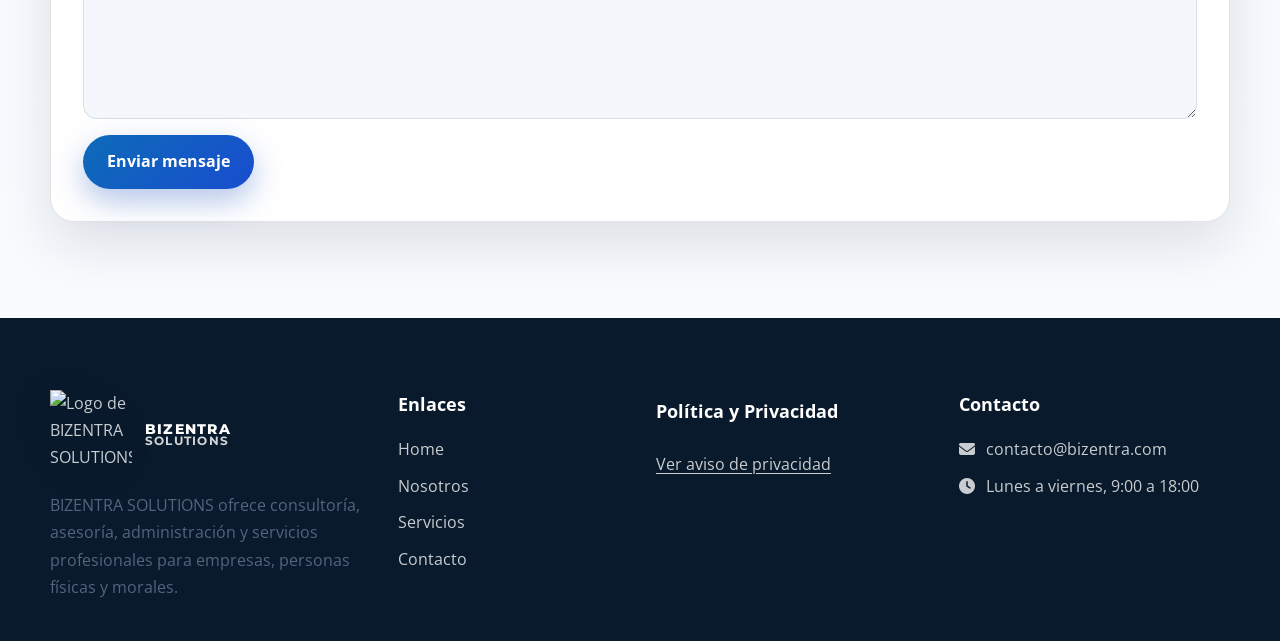
==== commit 673d5297: "Se cambio el diseño en el header page" ====
--- a/index.html
+++ b/index.html
@@ -19,10 +19,24 @@
       href="https://cdnjs.cloudflare.com/ajax/libs/font-awesome/6.5.2/css/all.min.css"
       crossorigin="anonymous"
     />
+    <script>
+      (function () {
+        try {
+          const storedTheme = localStorage.getItem("bizentra-theme");
+          const prefersDark = window.matchMedia("(prefers-color-scheme: dark)").matches;
+          const shouldUseDark = storedTheme ? storedTheme === "dark" : prefersDark;
+          document.documentElement.classList.toggle("dark-mode", shouldUseDark);
+        } catch (error) {
+          console.warn("No se pudo aplicar el tema inicial.", error);
+        }
+      })();
+    </script>
     <link rel="stylesheet" href="css/styles.css" />
   </head>
   <body>
-    <div class="scroll-progress" aria-hidden="true"></div>
+    <div class="scroll-progress" aria-hidden="true">
+      <span class="scroll-progress-bar"></span>
+    </div>
     <header class="site-header">
       <div class="container header-inner">
         <a href="index.html" class="brand" aria-label="BIZENTRA SOLUTIONS">
@@ -51,6 +65,7 @@
 
     <main>
       <section class="hero">
+        <div class="third-wave" aria-hidden="true"></div>
         <div class="container hero-grid">
           <div class="hero-copy reveal">
             <span class="eyebrow">BIZENTRA SOLUTIONS</span>
--- a/css/styles.css
+++ b/css/styles.css
@@ -149,10 +149,9 @@
   overflow: hidden;
 }
 
-.scroll-progress::before {
-  content: "";
+.scroll-progress-bar {
   display: block;
-  width: var(--progress-width);
+  width: 0%;
   height: 100%;
   background: linear-gradient(90deg, var(--secondary), var(--primary-soft));
   transition: width 0.15s ease-out;
@@ -262,9 +261,44 @@
 }
 
 .hero {
+  position: relative;
+  overflow: hidden;
   background: radial-gradient(circle at top left, rgba(15, 118, 110, 0.12), transparent 35%),
     linear-gradient(135deg, var(--bg), var(--bg-soft));
   padding: 5rem 0 4rem;
+}
+
+.hero::before,
+.hero::after,
+.hero .third-wave {
+  content: "";
+  position: absolute;
+  left: 50%;
+  width: 320vh;
+  height: 320vh;
+  border-radius: 42%;
+  background: rgba(13, 110, 184, 0.12);
+  transform: translate(-50%, -68%);
+  animation: heroWave 18s linear infinite;
+  pointer-events: none;
+}
+
+.hero::before {
+  top: 0;
+  background: rgba(13, 110, 184, 0.12);
+}
+
+.hero::after {
+  top: 2.5rem;
+  background: rgba(13, 110, 184, 0.08);
+  animation-delay: -6s;
+}
+
+.hero .third-wave {
+  top: 5rem;
+  background: rgba(13, 110, 184, 0.06);
+  animation-duration: 24s;
+  animation-delay: -12s;
 }
 
 .hero-grid,
@@ -608,15 +642,103 @@
   padding: 5rem 0 3rem;
 }
 
+@import url("https://fonts.googleapis.com/css?family=Poppins:200,300,400,500,600,700,800,900&display=swap");
+
 .hero-page {
-  background: radial-gradient(circle at top left, rgba(13, 110, 184, 0.16), transparent 35%),
-    linear-gradient(180deg, rgba(255, 255, 255, 0.25), rgba(237, 244, 255, 0.7));
+  position: relative;
+  width: 100%;
+  height: 92vh;
+  min-height: 560px;
+  max-height: 100vh;
+  overflow: hidden;
+  display: flex;
+  justify-content: center;
+  align-items: center;
+  background: radial-gradient(circle at top left, rgba(15, 118, 110, 0.12), transparent 35%),
+    linear-gradient(135deg, var(--bg), var(--bg-soft));
   border-radius: 0 0 30px 30px;
 }
 
-body.dark-mode .hero-page {
-  background: radial-gradient(circle at top left, rgba(124, 192, 255, 0.14), transparent 35%),
-    linear-gradient(180deg, rgba(16, 35, 54, 0.32), rgba(9, 21, 33, 0.85));
+body.dark-mode .hero-page,
+html.dark-mode .hero-page {
+  background: radial-gradient(circle at top left, rgba(18, 29, 43, 0.9), rgba(9, 21, 33, 0.92) 48%, rgba(9, 21, 33, 1));
+}
+
+.hero-page .wave {
+  position: absolute;
+  left: 0;
+  width: 100%;
+  height: 100%;
+  background: transparent;
+  box-shadow: inset 0 0 50px rgba(0, 0, 0, 0.08);
+  transition: 0.5s;
+}
+
+.hero-page .wave span {
+  content: "";
+  position: absolute;
+  width: 325vh;
+  height: 325vh;
+  top: 0;
+  left: 50%;
+  transform: translate(-50%, -75%);
+  background: rgba(13, 110, 184, 0.18);
+}
+
+body.dark-mode .hero-page .wave span,
+html.dark-mode .hero-page .wave span {
+  background: rgba(124, 192, 255, 0.12);
+}
+
+.hero-page .page-hero-content {
+  position: relative;
+  z-index: 1;
+  text-align: center;
+}
+
+.hero-page .page-hero-content h1,
+.hero-page .page-hero-content p,
+.hero-page .page-hero-content .eyebrow {
+  color: #fff;
+}
+
+body:not(.dark-mode) .hero-page .page-hero-content h1,
+body:not(.dark-mode) .hero-page .page-hero-content p,
+body:not(.dark-mode) .hero-page .page-hero-content .eyebrow {
+  color: var(--text);
+}
+
+.hero-page .wave span:nth-child(1) {
+  border-radius: 45%;
+  background: rgba(13, 110, 184, 0.14);
+  animation: animate 5s linear infinite;
+}
+
+.hero-page .wave span:nth-child(2) {
+  border-radius: 40%;
+  background: rgba(13, 110, 184, 0.12);
+  animation: animate 10s linear infinite;
+}
+
+.hero-page .wave span:nth-child(3) {
+  border-radius: 42.5%;
+  background: rgba(13, 110, 184, 0.1);
+  animation: animate 15s linear infinite;
+}
+
+body.dark-mode .hero-page .wave span:nth-child(1),
+body.dark-mode .hero-page .wave span:nth-child(2),
+body.dark-mode .hero-page .wave span:nth-child(3) {
+  background: rgba(124, 192, 255, 0.13);
+}
+
+@keyframes animate {
+  0% {
+    transform: translate(-50%, -75%) rotate(0deg);
+  }
+  100% {
+    transform: translate(-50%, -75%) rotate(360deg);
+  }
 }
 
 .narrow {
@@ -926,6 +1048,15 @@
   }
 }
 
+@keyframes heroWave {
+  0% {
+    transform: translate(-50%, -68%) rotate(0deg);
+  }
+  100% {
+    transform: translate(-50%, -68%) rotate(360deg);
+  }
+}
+
 @media (max-width: 980px) {
   .hero-grid,
   .two-column,
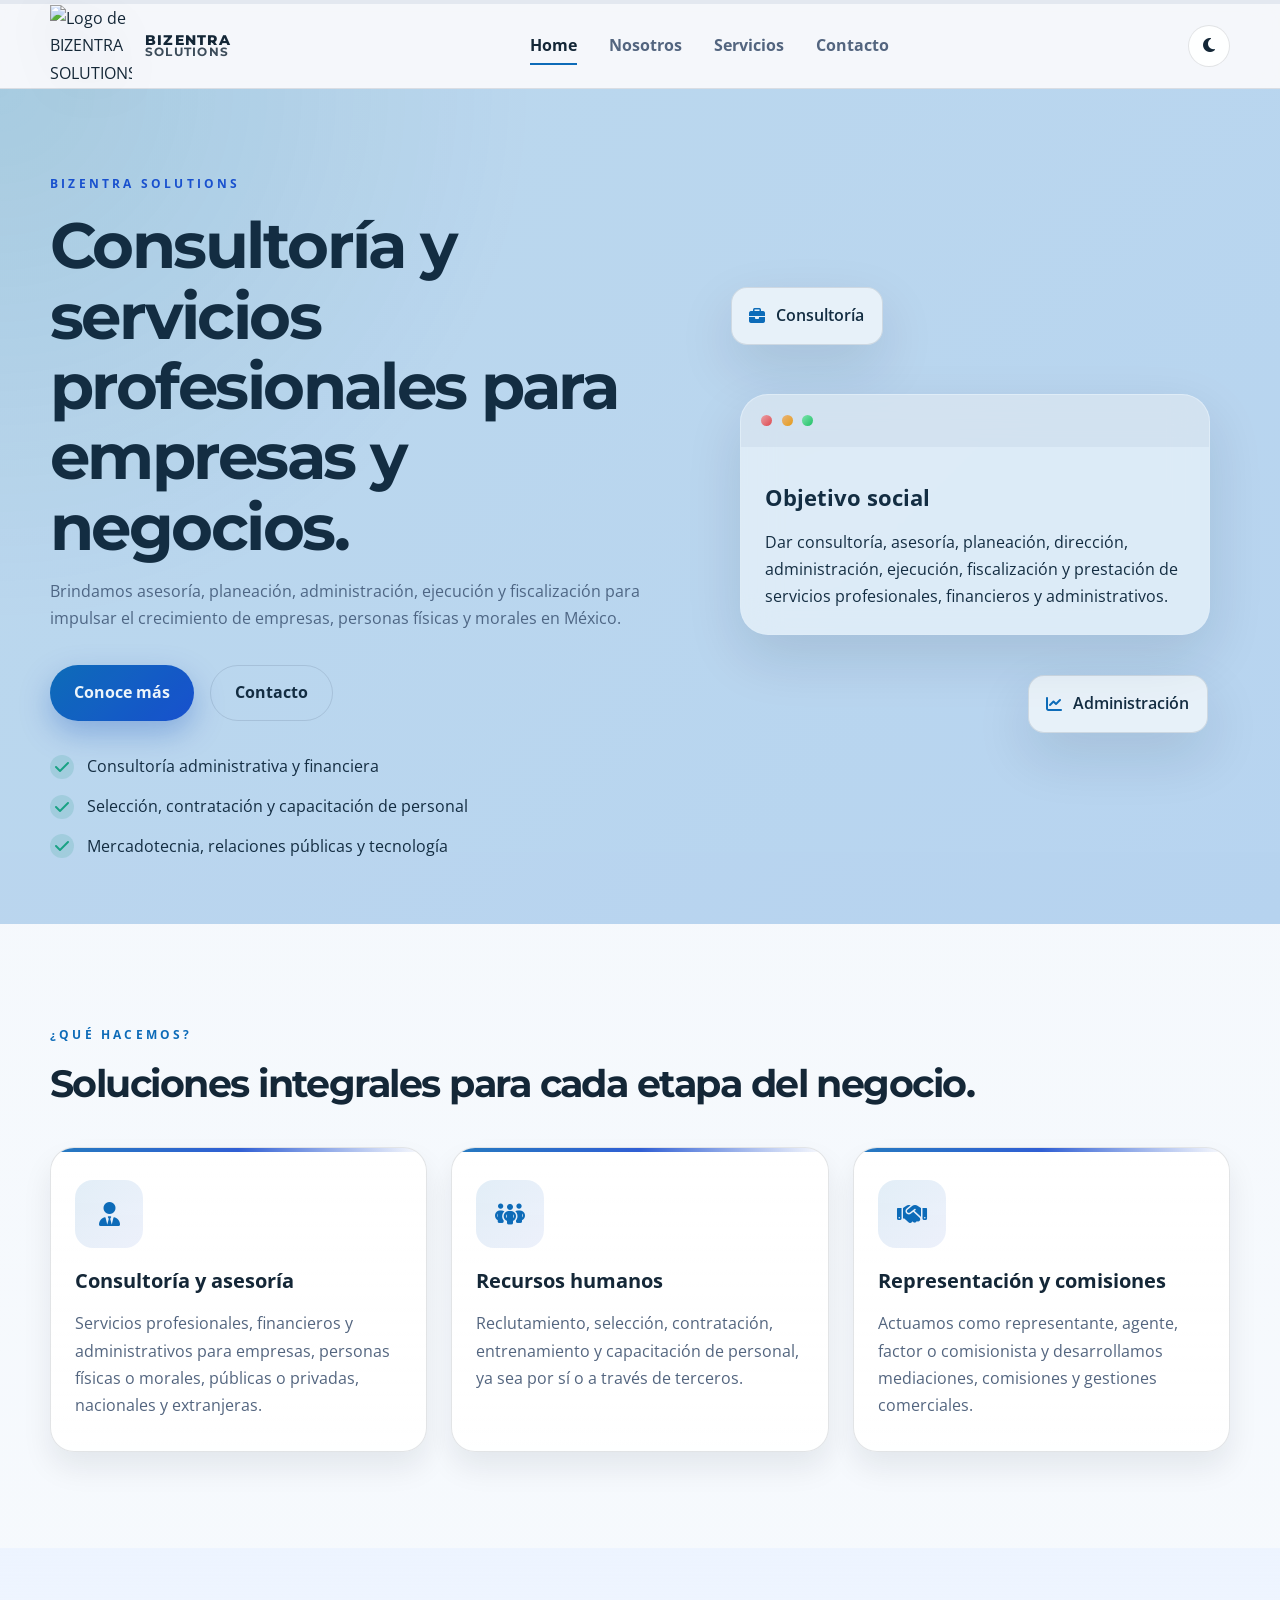
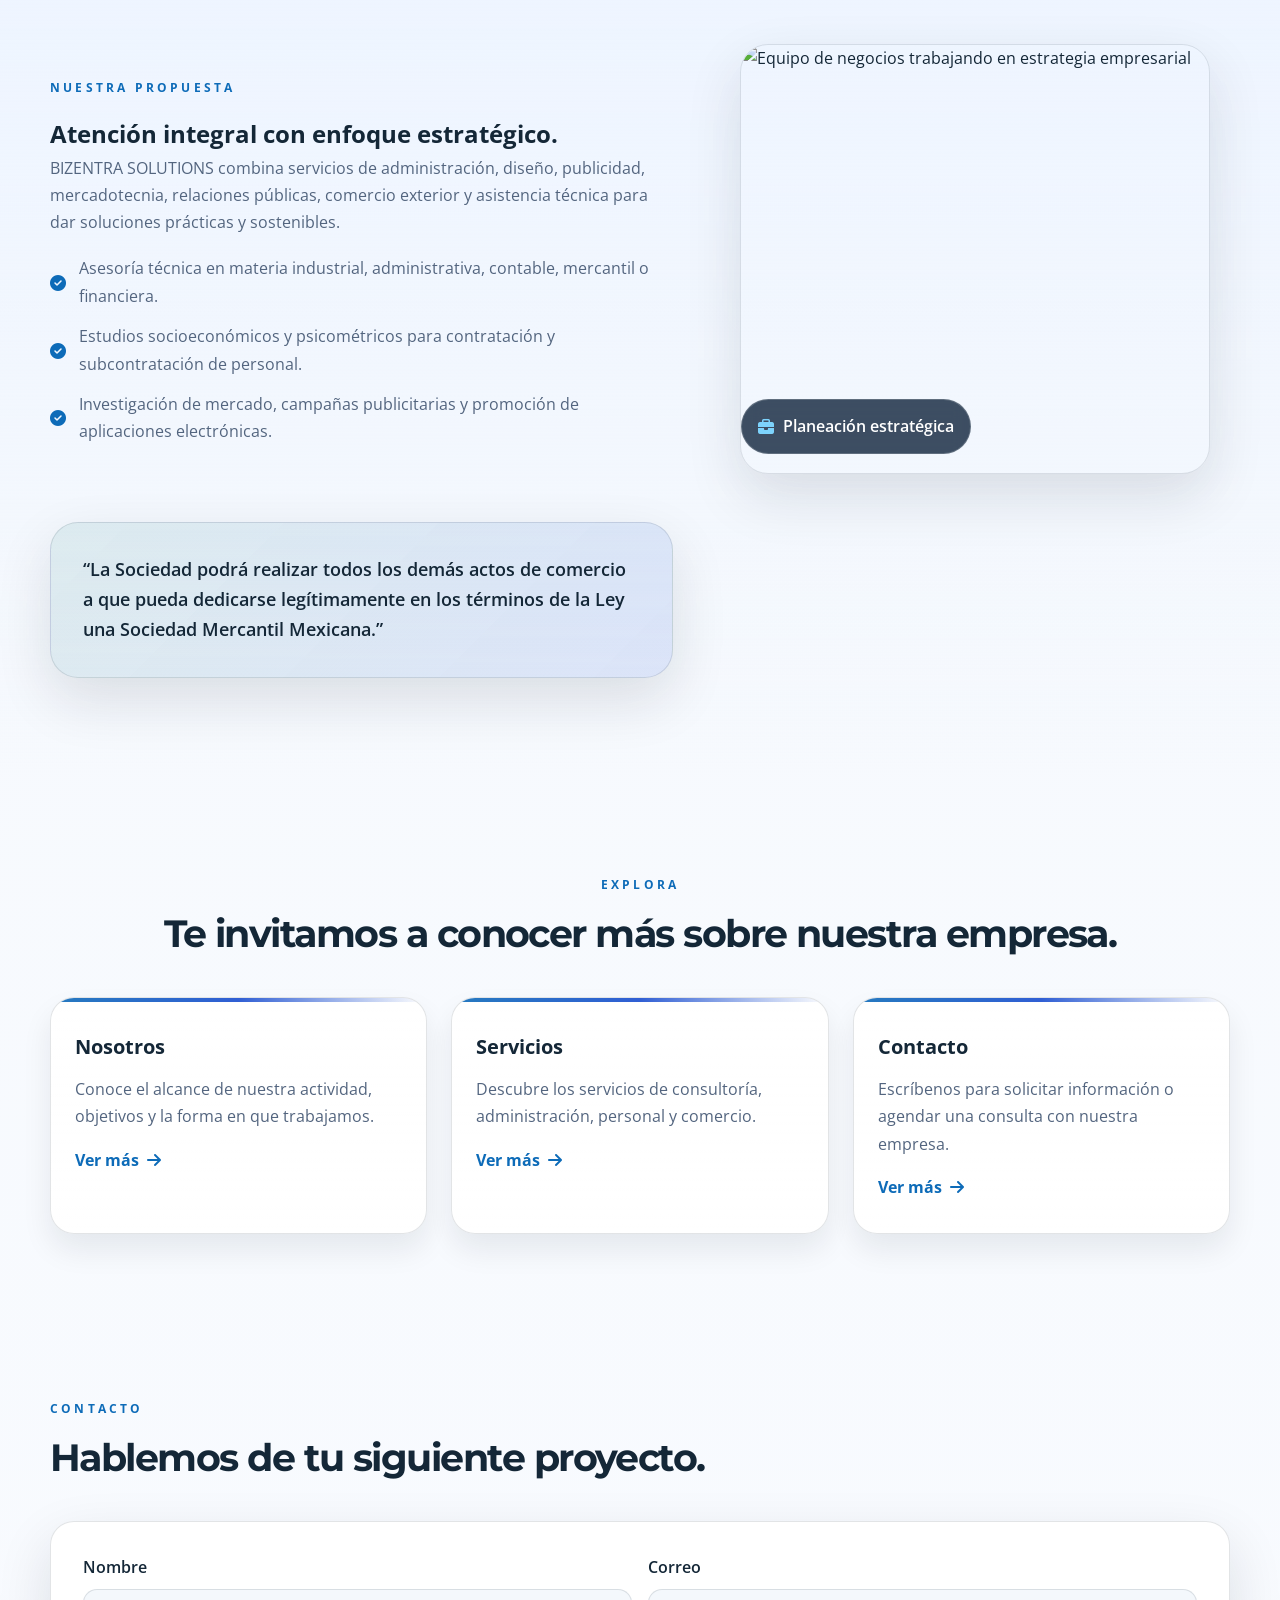
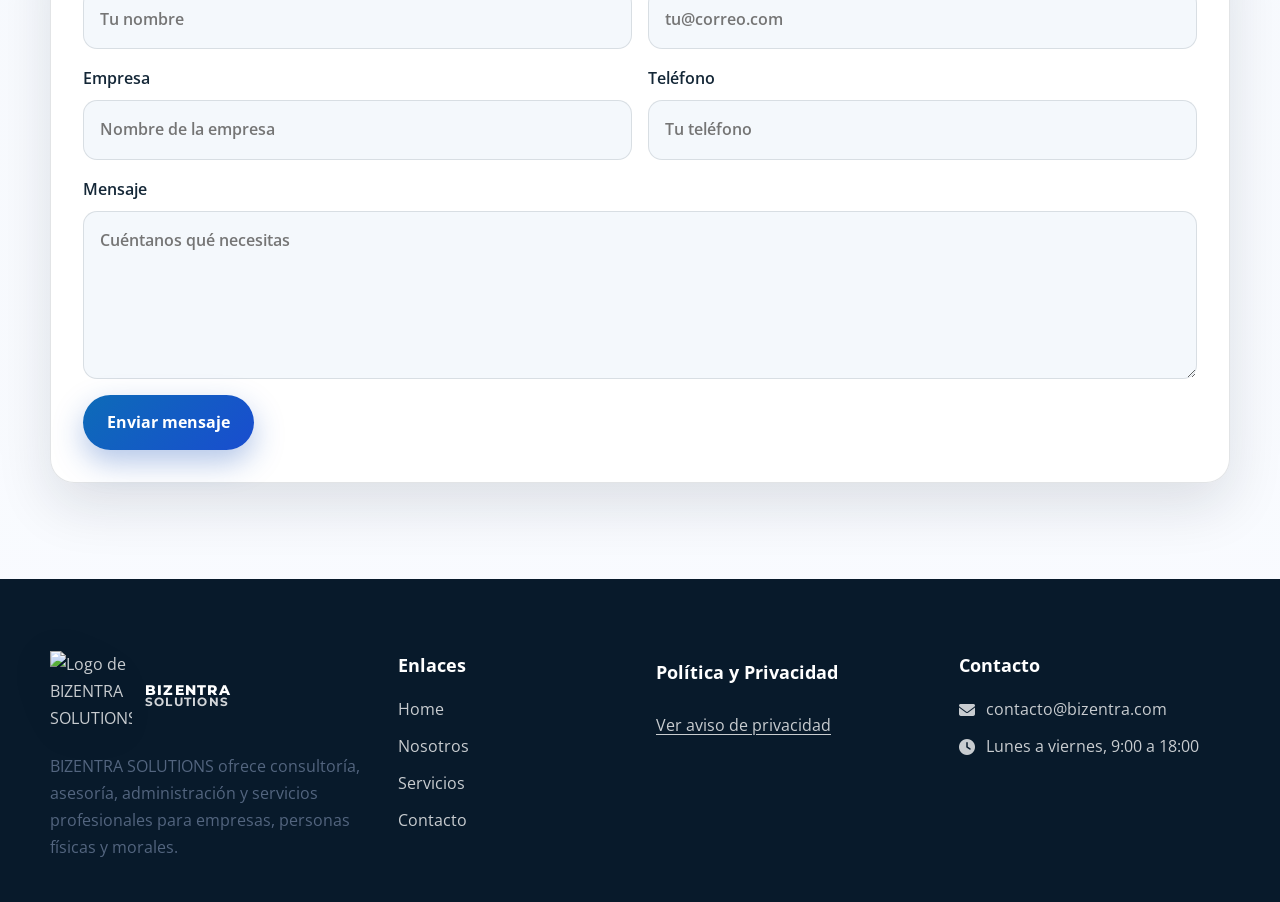
==== commit 5487d87d: "Incorporación de imagenes" ====
--- a/index.html
+++ b/index.html
@@ -168,6 +168,17 @@
             </ul>
           </div>
 
+          <div class="info-visual">
+            <img
+              src="https://images.unsplash.com/photo-1552664730-d307ca884978?auto=format&fit=crop&w=900&q=80"
+              alt="Equipo de negocios trabajando en estrategia empresarial"
+            />
+            <div class="info-badge">
+              <i class="fa-solid fa-briefcase"></i>
+              <span>Planeación estratégica</span>
+            </div>
+          </div>
+
           <div class="mini-quote">
             <p>
               “La Sociedad podrá realizar todos los demás actos de comercio a que pueda dedicarse
--- a/css/styles.css
+++ b/css/styles.css
@@ -603,6 +603,42 @@
   cursor: pointer;
 }
 
+.info-visual {
+  position: relative;
+  display: flex;
+  justify-content: center;
+  align-items: center;
+}
+
+.info-visual img {
+  width: min(100%, 470px);
+  height: 430px;
+  object-fit: cover;
+  border-radius: 28px;
+  border: 1px solid var(--line);
+  box-shadow: var(--shadow);
+}
+
+.info-badge {
+  position: absolute;
+  left: 1.25rem;
+  bottom: 1.25rem;
+  display: inline-flex;
+  align-items: center;
+  gap: 0.6rem;
+  padding: 0.8rem 1rem;
+  border-radius: 999px;
+  background: rgba(9, 30, 55, 0.78);
+  border: 1px solid rgba(255, 255, 255, 0.18);
+  color: #fff;
+  font-weight: 600;
+  backdrop-filter: blur(8px);
+}
+
+.info-badge i {
+  color: #7dd3fc;
+}
+
 .mini-quote {
   padding: 2rem;
   background: linear-gradient(135deg, rgba(15, 118, 110, 0.1), rgba(29, 78, 216, 0.12));
@@ -771,6 +807,46 @@
   margin-bottom: 1rem;
 }
 
+.about-visuals {
+  display: grid;
+  grid-template-columns: 1.3fr 0.9fr;
+  gap: 1.5rem;
+  align-items: center;
+}
+
+.about-visual {
+  overflow: hidden;
+  border-radius: 28px;
+  border: 1px solid var(--line);
+  box-shadow: var(--shadow);
+  background: var(--surface);
+}
+
+.about-visual img {
+  display: block;
+  width: 100%;
+  height: 100%;
+  object-fit: cover;
+}
+
+.large-visual img {
+  min-height: 420px;
+}
+
+.small-visual img {
+  min-height: 220px;
+}
+
+.about-visual-stack {
+  display: grid;
+  gap: 1.5rem;
+}
+
+.compact-quote {
+  padding: 1.4rem 1.3rem;
+  min-height: 150px;
+}
+
 .text-columns {
   display: grid;
   grid-template-columns: repeat(2, minmax(0, 1fr));
@@ -786,6 +862,21 @@
   display: flex;
   flex-direction: column;
   min-height: 100%;
+}
+
+.service-image {
+  position: relative;
+  overflow: hidden;
+  border-radius: 20px 20px 0 0;
+  margin: -2rem -1.5rem 1rem;
+  border-bottom: 1px solid var(--line);
+}
+
+.service-image img {
+  display: block;
+  width: 100%;
+  height: 180px;
+  object-fit: cover;
 }
 
 .service-card .card-link {
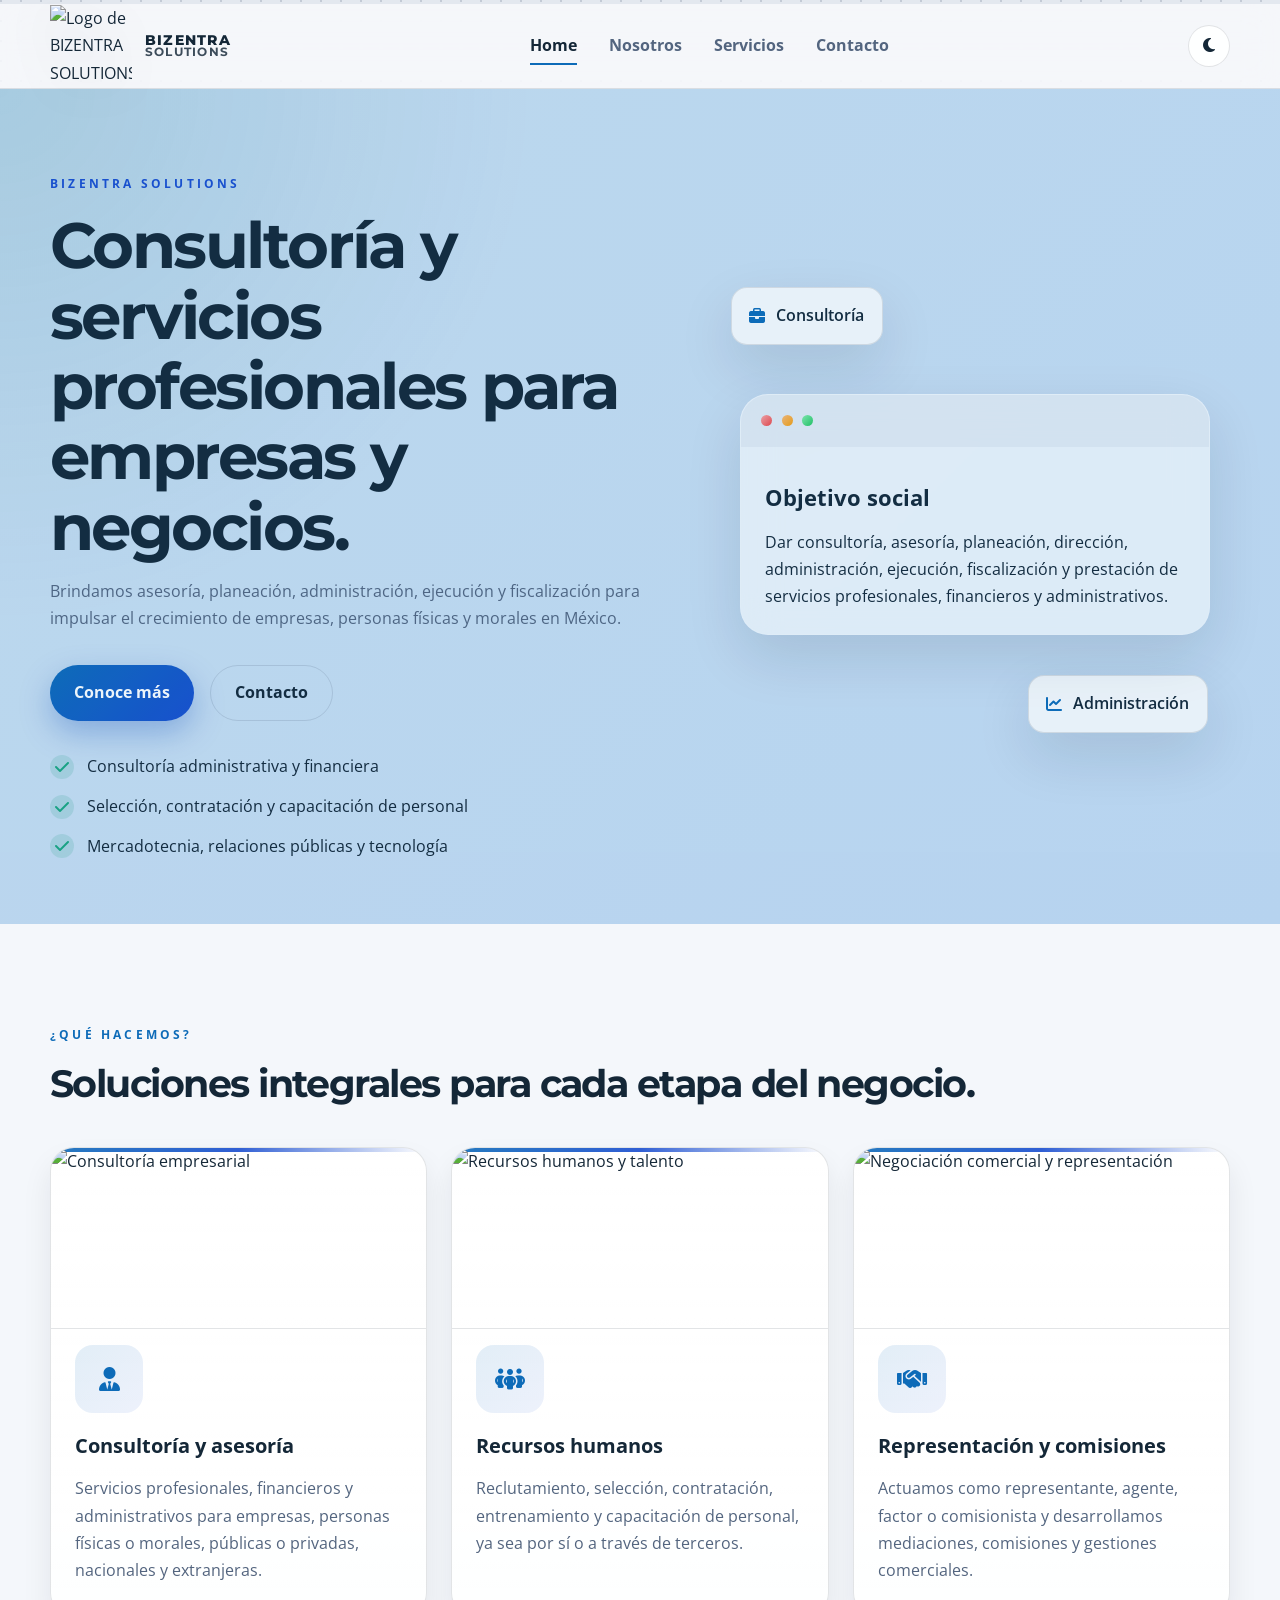
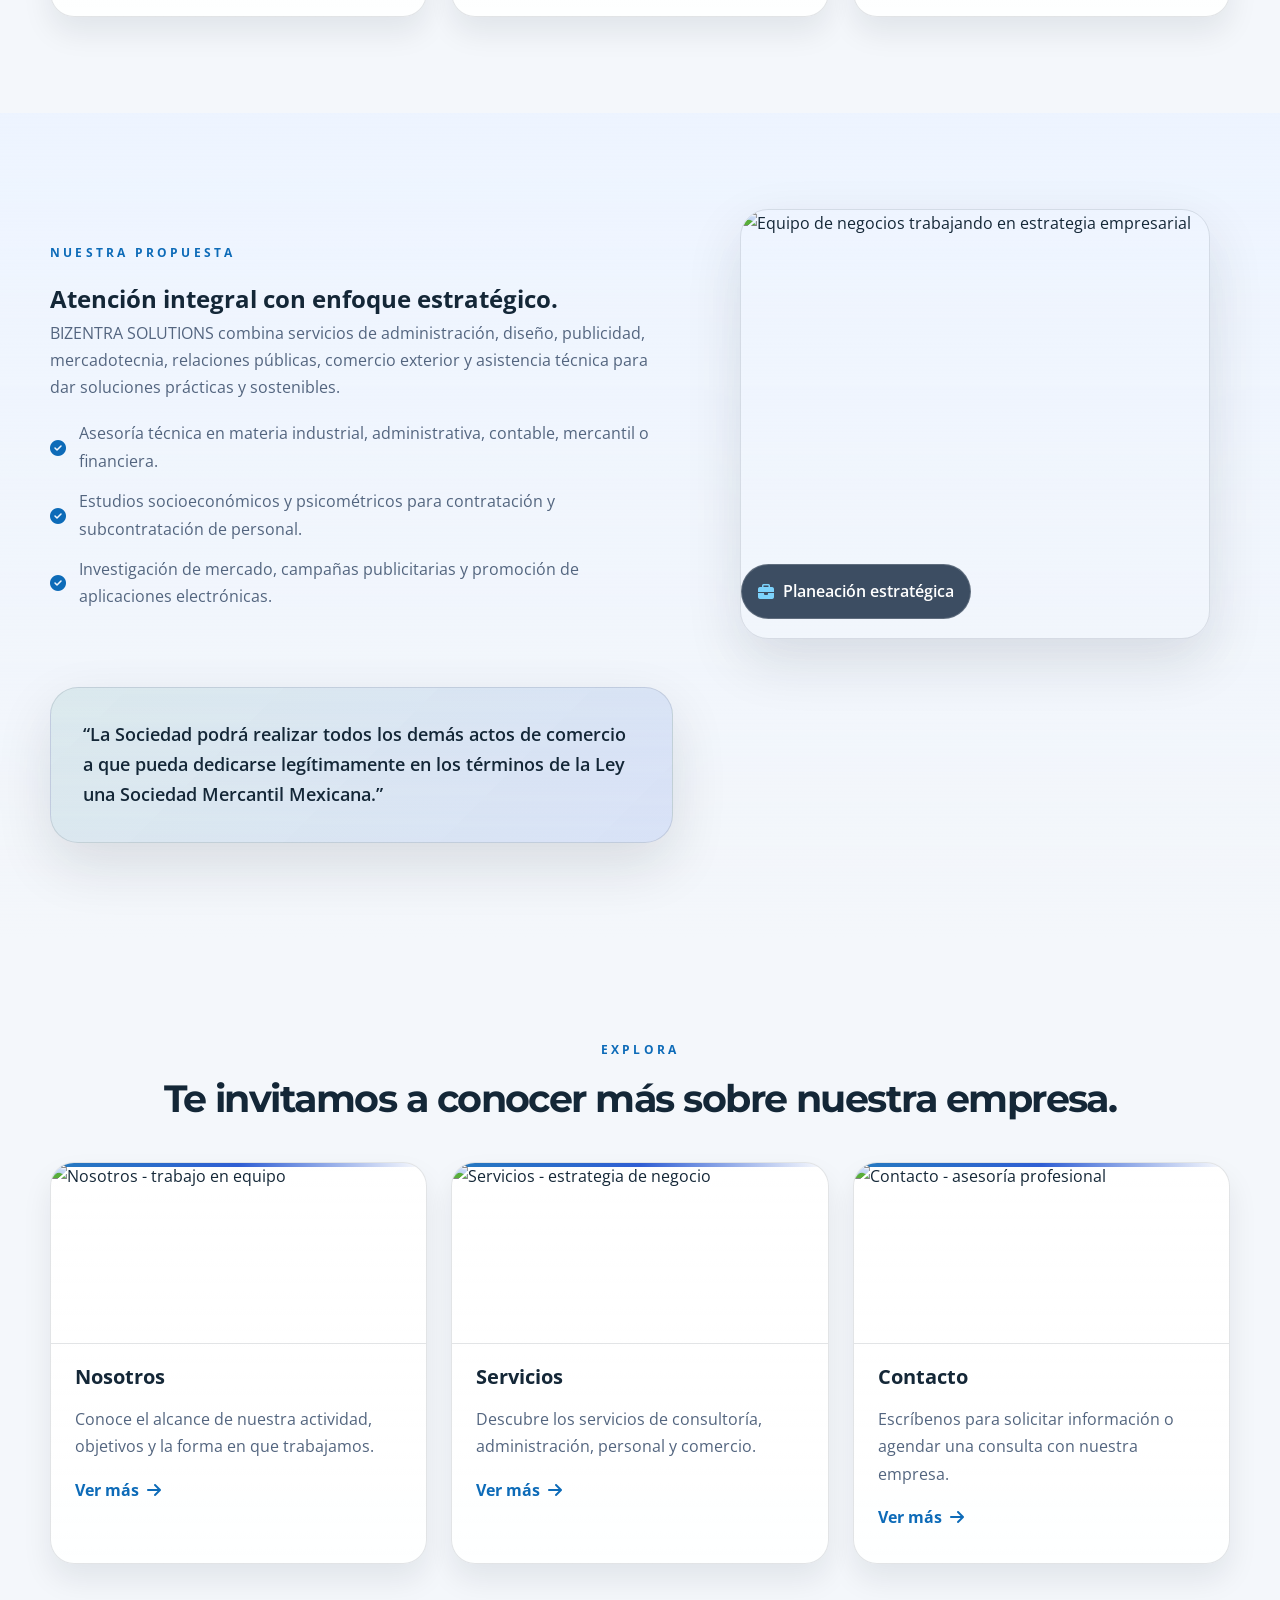
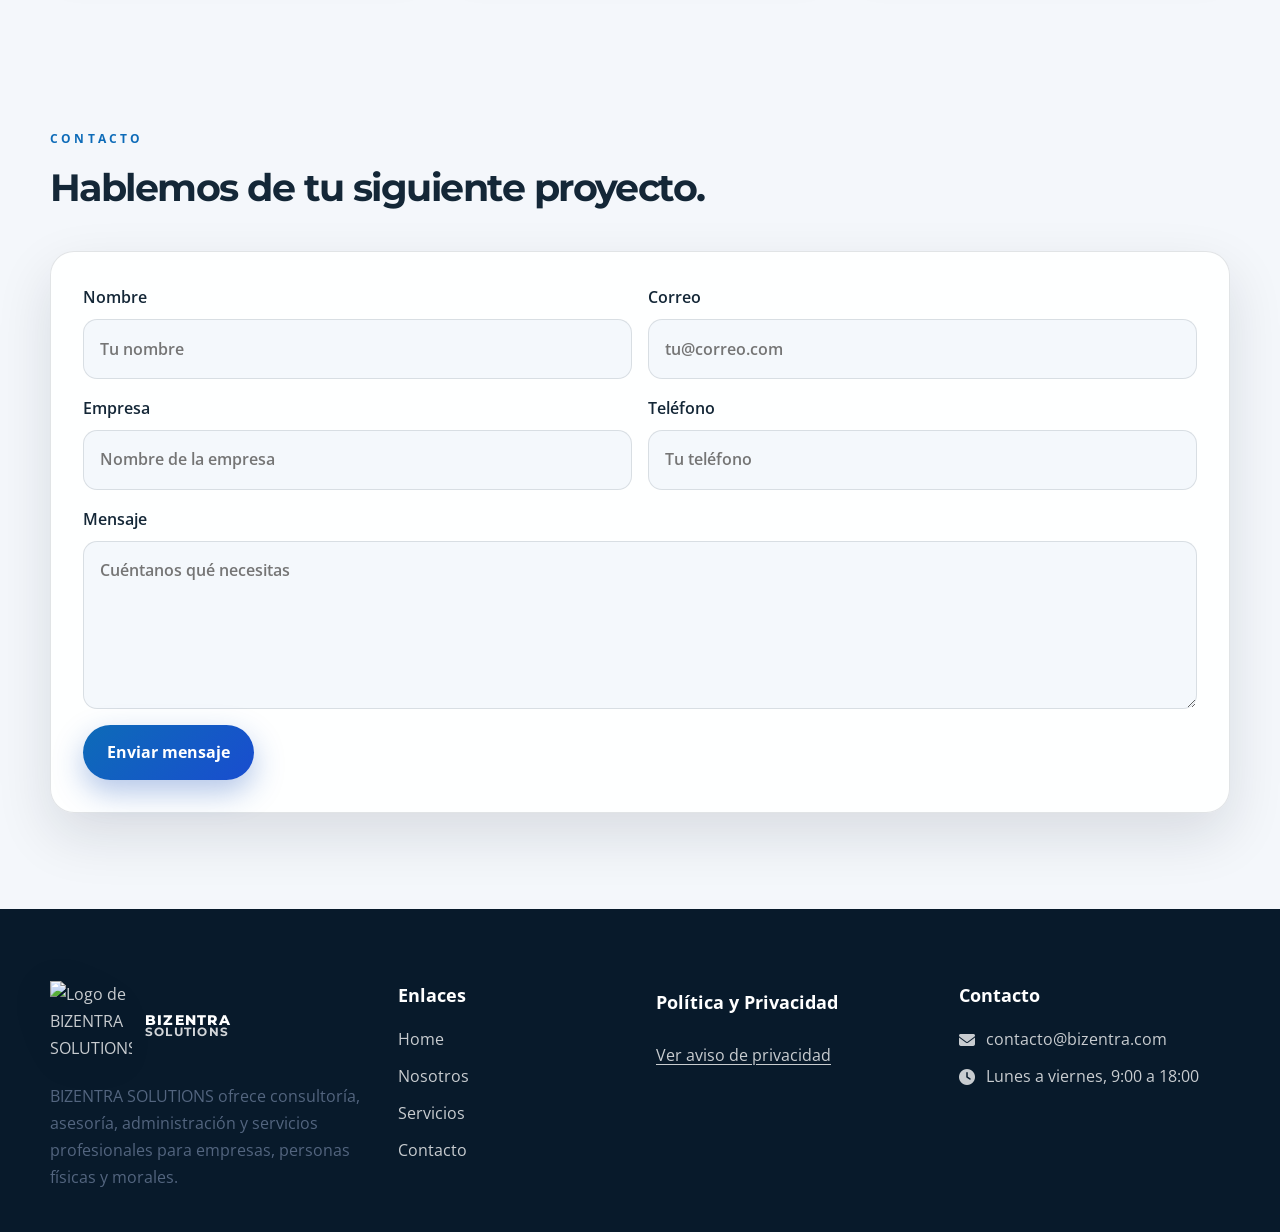
==== commit 8190b924: "Se modifico el fondo y se agrego mas fotos en la pagina de inicio" ====
--- a/index.html
+++ b/index.html
@@ -122,6 +122,9 @@
 
           <div class="feature-grid">
             <article class="feature-card">
+              <div class="feature-thumb">
+                <img src="https://images.unsplash.com/photo-1552664730-d307ca884978?auto=format&fit=crop&w=900&q=80" alt="Consultoría empresarial" />
+              </div>
               <div class="feature-icon"><i class="fa-solid fa-user-tie"></i></div>
               <h3>Consultoría y asesoría</h3>
               <p>
@@ -131,6 +134,9 @@
             </article>
 
             <article class="feature-card">
+              <div class="feature-thumb">
+                <img src="https://images.unsplash.com/photo-1522202176988-66273c2fd55f?auto=format&fit=crop&w=900&q=80" alt="Recursos humanos y talento" />
+              </div>
               <div class="feature-icon"><i class="fa-solid fa-people-group"></i></div>
               <h3>Recursos humanos</h3>
               <p>
@@ -140,6 +146,9 @@
             </article>
 
             <article class="feature-card">
+              <div class="feature-thumb">
+                <img src="https://images.unsplash.com/photo-1559526324-4b87b5e36e44?auto=format&fit=crop&w=900&q=80" alt="Negociación comercial y representación" />
+              </div>
               <div class="feature-icon"><i class="fa-solid fa-handshake"></i></div>
               <h3>Representación y comisiones</h3>
               <p>
@@ -197,18 +206,27 @@
 
           <div class="explore-grid">
             <article class="explore-card">
+              <div class="explore-thumb">
+                <img src="https://images.unsplash.com/photo-1552664730-d307ca884978?auto=format&fit=crop&w=900&q=80" alt="Nosotros - trabajo en equipo" />
+              </div>
               <h3>Nosotros</h3>
               <p>Conoce el alcance de nuestra actividad, objetivos y la forma en que trabajamos.</p>
               <a href="nosotros.html">Ver más <i class="fa-solid fa-arrow-right"></i></a>
             </article>
 
             <article class="explore-card">
+              <div class="explore-thumb">
+                <img src="https://images.unsplash.com/photo-1559526324-4b87b5e36e44?auto=format&fit=crop&w=900&q=80" alt="Servicios - estrategia de negocio" />
+              </div>
               <h3>Servicios</h3>
               <p>Descubre los servicios de consultoría, administración, personal y comercio.</p>
               <a href="servicios.html">Ver más <i class="fa-solid fa-arrow-right"></i></a>
             </article>
 
             <article class="explore-card">
+              <div class="explore-thumb">
+                <img src="https://images.unsplash.com/photo-1516321318423-f06f85e504b3?auto=format&fit=crop&w=900&q=80" alt="Contacto - asesoría profesional" />
+              </div>
               <h3>Contacto</h3>
               <p>Escríbenos para solicitar información o agendar una consulta con nuestra empresa.</p>
               <a href="#contacto">Ver más <i class="fa-solid fa-arrow-right"></i></a>
--- a/css/styles.css
+++ b/css/styles.css
@@ -75,14 +75,25 @@
 
 body {
   font-family: "Open Sans", sans-serif;
-  background: linear-gradient(180deg, var(--bg) 0%, #f9fbff 100%);
+  background-color: #f4f7fb;
+  background-image: radial-gradient(circle at 1px 1px, rgba(0, 29, 61, 0.16) 1px, transparent 0);
+  background-size: 20px 20px;
   color: var(--text);
   line-height: 1.7;
   transition: background 0.3s ease, color 0.3s ease;
+  background-attachment: fixed;
 }
 
 body.dark-mode {
-  background: linear-gradient(180deg, var(--bg) 0%, #0b1220 100%);
+  background-color: #0f172a;
+  background-image:
+    radial-gradient(circle, rgba(139, 92, 246, 0.6) 1px, transparent 1px),
+    radial-gradient(circle, rgba(59, 130, 246, 0.4) 1px, transparent 1px),
+    radial-gradient(circle, rgba(236, 72, 153, 0.5) 1px, transparent 1px),
+    linear-gradient(180deg, rgba(9, 21, 33, 0.96), rgba(11, 18, 32, 1));
+  background-size: 20px 20px, 40px 40px, 60px 60px, 100% 100%;
+  background-position: 0 0, 10px 10px, 30px 30px, 0 0;
+  background-attachment: fixed;
 }
 
 a {
@@ -507,6 +518,23 @@
   gap: 1.5rem;
 }
 
+.feature-thumb,
+.explore-thumb {
+  position: relative;
+  overflow: hidden;
+  border-radius: 20px 20px 0 0;
+  margin: -2rem -1.5rem 1rem;
+  border-bottom: 1px solid var(--line);
+}
+
+.feature-thumb img,
+.explore-thumb img {
+  display: block;
+  width: 100%;
+  height: 180px;
+  object-fit: cover;
+}
+
 .feature-card,
 .explore-card,
 .service-card,
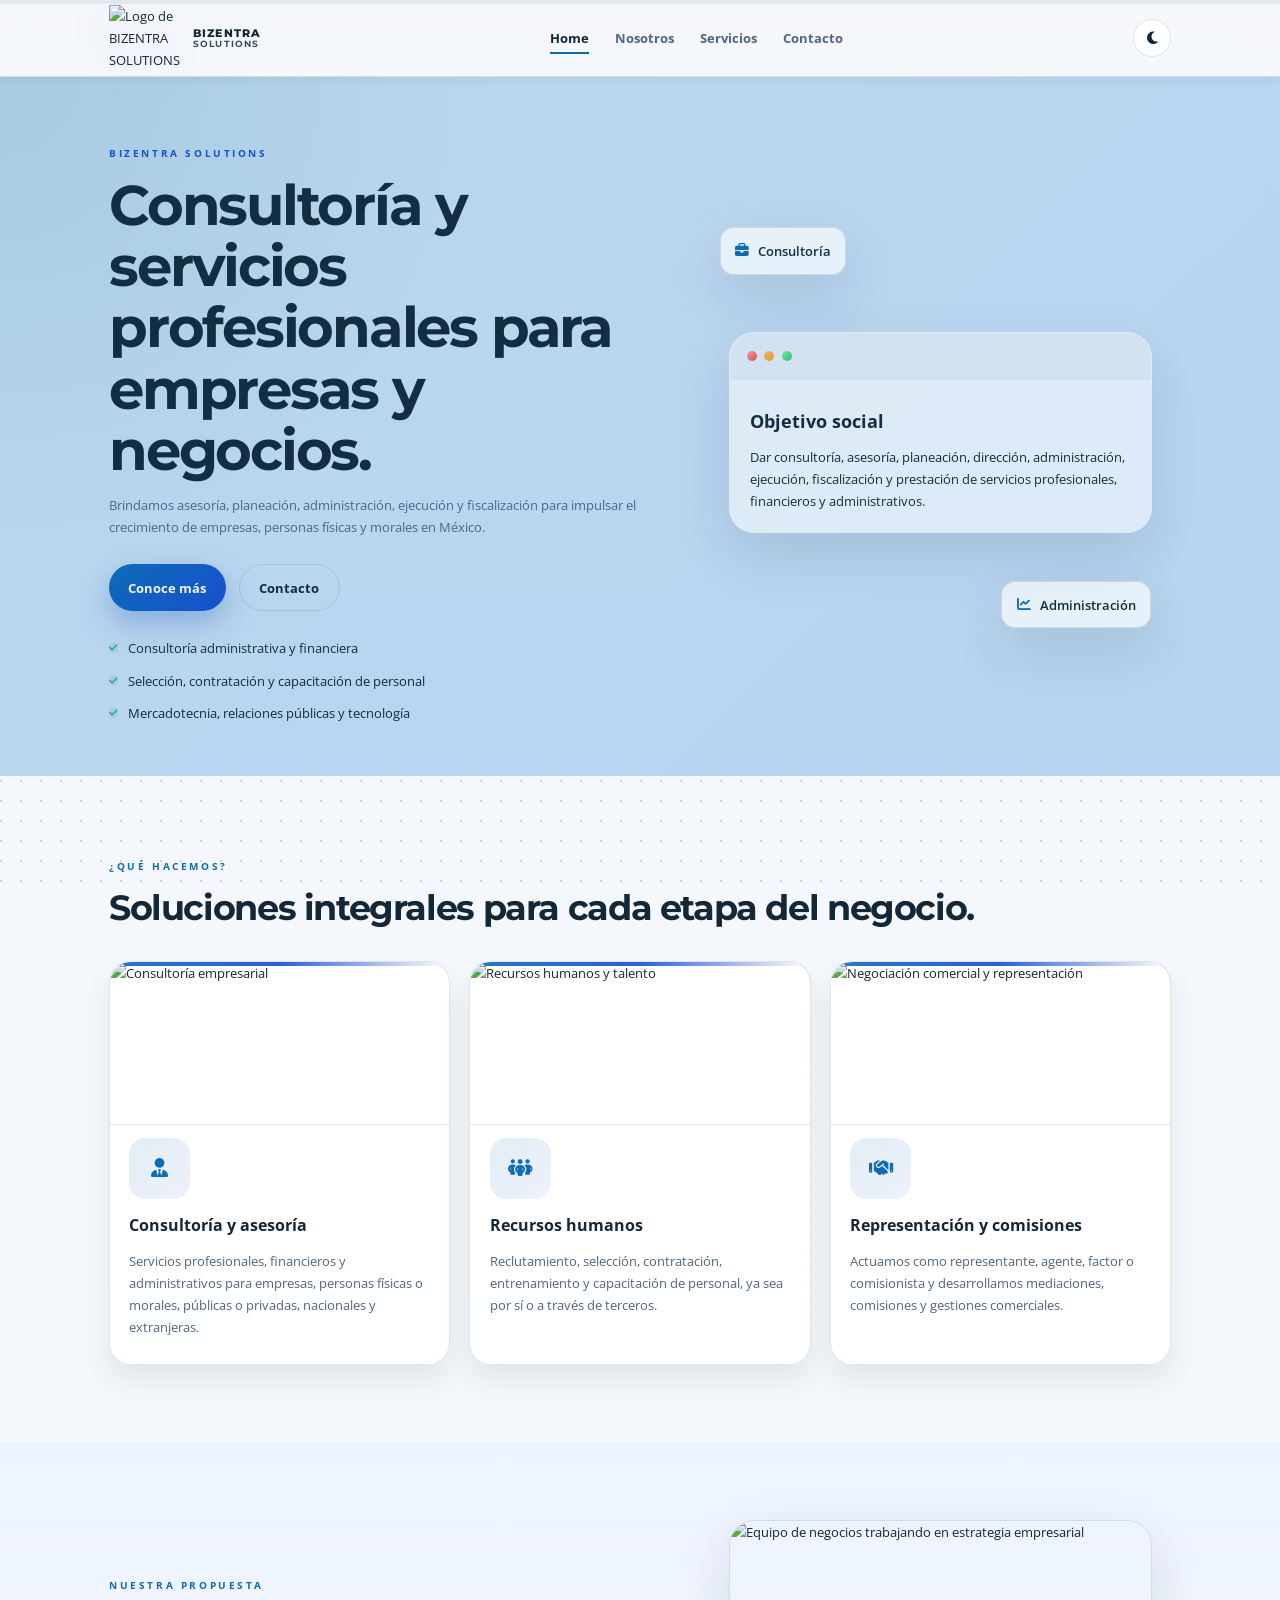
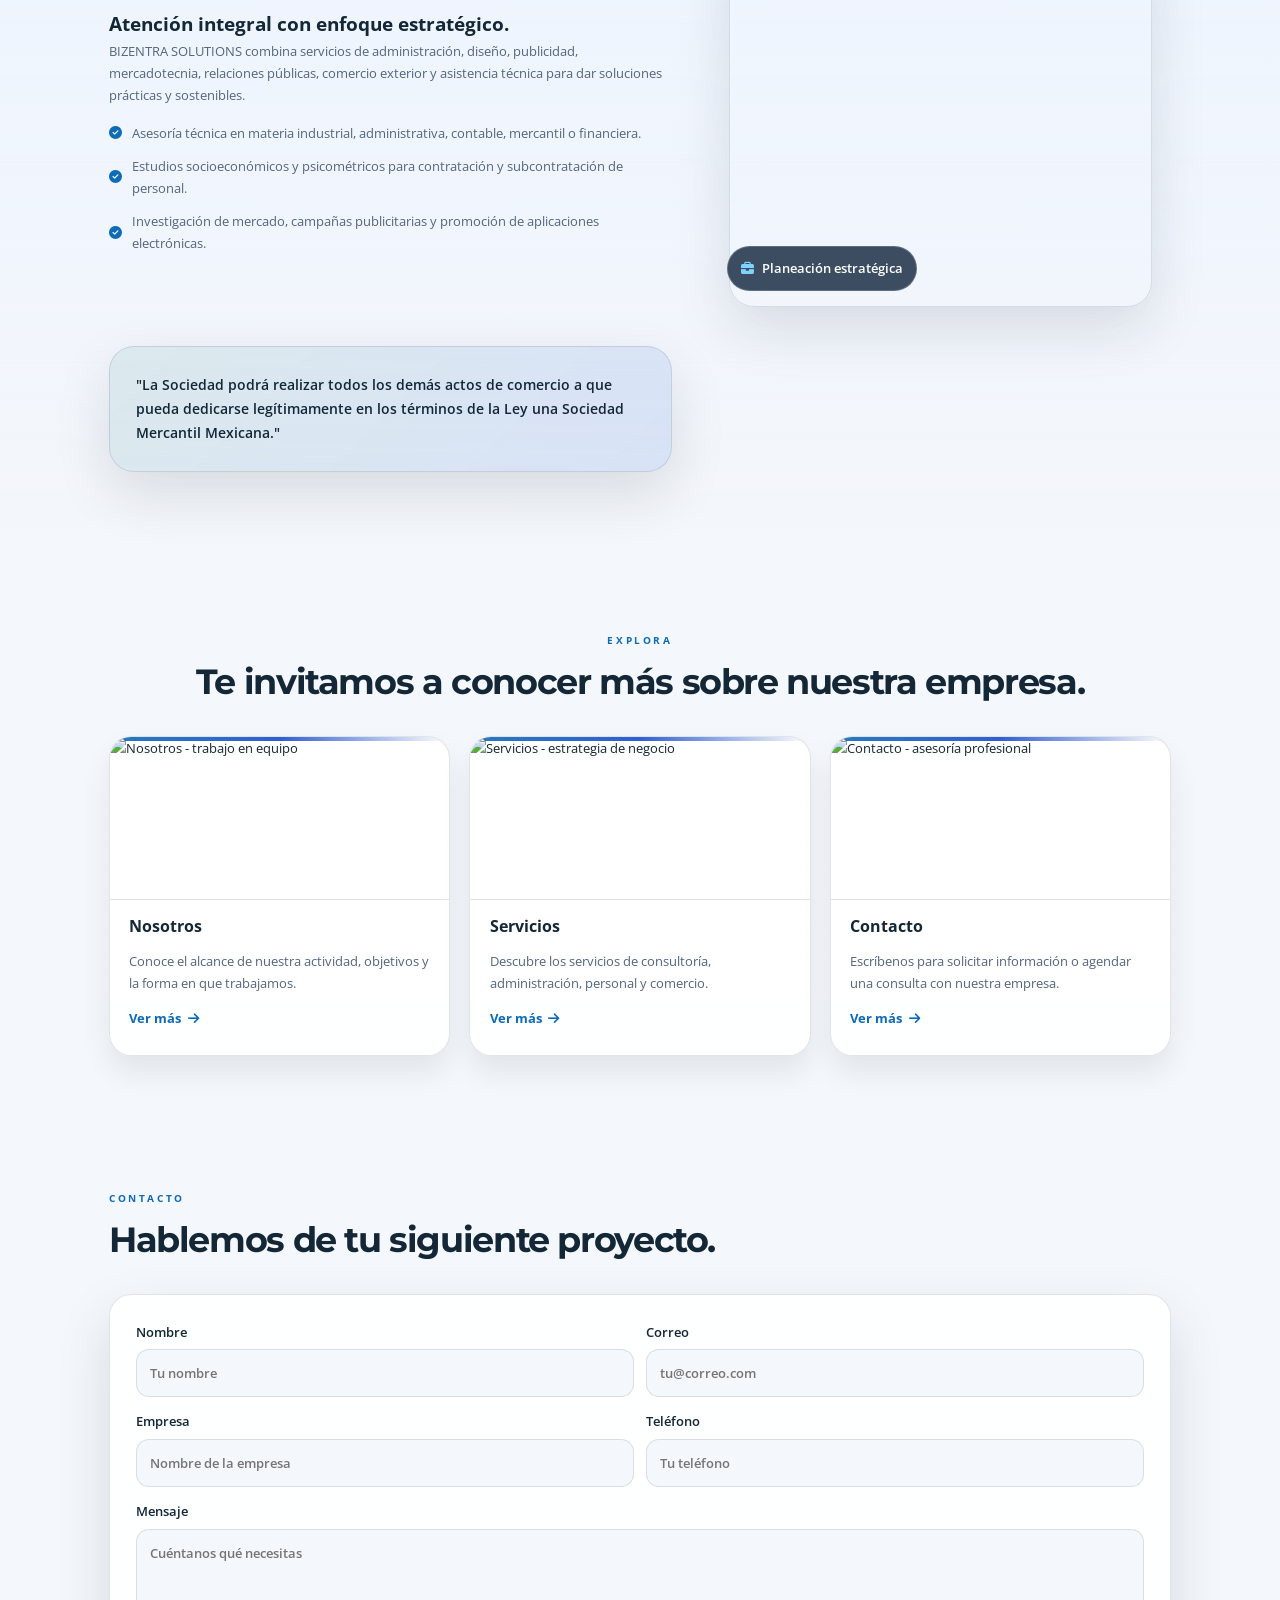
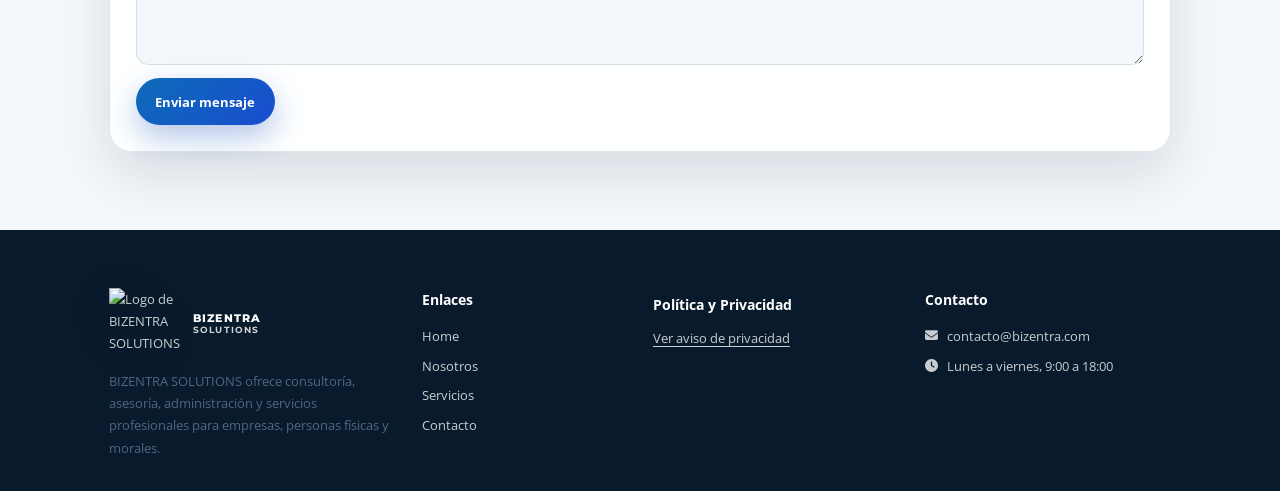
==== commit 9c526ad6: "Se corrigio la compatibilidad con elementor" ====
--- a/index.html
+++ b/index.html
@@ -1,325 +1,383 @@
 <!DOCTYPE html>
 <html lang="es">
-  <head>
+<head>
     <meta charset="UTF-8" />
     <meta name="viewport" content="width=device-width, initial-scale=1.0" />
     <title>BIZENTRA SOLUTIONS | Consultoría Empresarial</title>
-    <meta
-      name="description"
-      content="BIZENTRA SOLUTIONS ofrece consultoría, asesoría, administración, reclutamiento y servicios profesionales para empresas, personas físicas y morales."
-    />
+    <meta name="description" content="BIZENTRA SOLUTIONS ofrece consultoría, asesoría, administración, reclutamiento y servicios profesionales para empresas, personas físicas y morales." />
+
+    <!-- Script anti-flash -->
+    <script>
+        (function () {
+            try {
+                var html = document.documentElement;
+                var storedTheme = localStorage.getItem("bizentra-theme");
+                var prefersDark = window.matchMedia("(prefers-color-scheme: dark)").matches;
+                var shouldUseDark = storedTheme ? storedTheme === "dark" : prefersDark;
+                var bgColor = shouldUseDark ? "#091521" : "#f4f7fb";
+
+                if (shouldUseDark) {
+                    html.classList.add("dark-mode");
+                }
+
+                var style = document.createElement("style");
+                style.id = "boot-block-style";
+                style.textContent = `
+                    html, body { visibility: hidden !important; background-color: ${bgColor} !important; }
+                    #boot-overlay {
+                        position: fixed; inset: 0; z-index: 999999;
+                        background-color: ${bgColor};
+                        visibility: visible !important; opacity: 1;
+                        transition: opacity 0.25s ease; pointer-events: all;
+                    }
+                    #boot-overlay.hide { opacity: 0; pointer-events: none; }
+                `;
+                document.head.appendChild(style);
+            } catch (error) {
+                console.warn("No se pudo aplicar el tema inicial.", error);
+            }
+        })();
+    </script>
+
+    <!-- Fuentes -->
     <link rel="preconnect" href="https://fonts.googleapis.com" />
     <link rel="preconnect" href="https://fonts.gstatic.com" crossorigin />
-    <link
-      href="https://fonts.googleapis.com/css2?family=Montserrat:wght@400;500;600;700;800&family=Open+Sans:wght@400;500;600;700&display=swap"
-      rel="stylesheet"
-    />
-    <link
-      rel="stylesheet"
-      href="https://cdnjs.cloudflare.com/ajax/libs/font-awesome/6.5.2/css/all.min.css"
-      crossorigin="anonymous"
-    />
+    <link href="https://fonts.googleapis.com/css2?family=Montserrat:wght@400;500;600;700;800&family=Open+Sans:wght@400;500;600;700&display=swap" rel="stylesheet" />
+
+    <!-- CSS principal (SOLO en local, NO en Elementor) -->
+    <link rel="stylesheet" href="css/styles.css" />
+</head>
+<body>
+
+    <div id="boot-overlay"></div>
+
+    <!-- La barra de progreso se crea dinámicamente desde JS si no existe -->
+
+    <header class="site-header">
+        <div class="container header-inner">
+            <a href="index.html" class="brand" aria-label="BIZENTRA SOLUTIONS">
+                <img src="https://bizentra.com.mx/wp-content/uploads/2026/09/logo.png" alt="Logo de BIZENTRA SOLUTIONS" />
+                <span class="brand-text">
+                    <span class="brand-name">BIZENTRA</span>
+                    <span class="brand-subname">SOLUTIONS</span>
+                </span>
+            </a>
+
+            <nav class="main-nav" aria-label="Menú principal">
+                <a href="index.html" class="active">Home</a>
+                <a href="nosotros.html">Nosotros</a>
+                <a href="servicios.html">Servicios</a>
+                <a href="index.html#contacto">Contacto</a>
+            </nav>
+
+            <button class="theme-toggle" type="button" aria-label="Cambiar a modo oscuro">
+                <i class="fa-solid fa-moon"></i>
+            </button>
+        </div>
+    </header>
+
+    <main>
+        <section class="hero">
+            <div class="third-wave" aria-hidden="true"></div>
+            <div class="container hero-grid">
+                <div class="hero-copy reveal">
+                    <span class="eyebrow">BIZENTRA SOLUTIONS</span>
+                    <h1>Consultoría y servicios profesionales para empresas y negocios.</h1>
+                    <p>
+                        Brindamos asesoría, planeación, administración, ejecución y fiscalización para
+                        impulsar el crecimiento de empresas, personas físicas y morales en México.
+                    </p>
+                    <div class="hero-actions">
+                        <a href="nosotros.html" class="btn btn-primary">Conoce más</a>
+                        <a href="#contacto" class="btn btn-secondary">Contacto</a>
+                    </div>
+                    <ul class="hero-points">
+                        <li><i class="fa-solid fa-check"></i> Consultoría administrativa y financiera</li>
+                        <li><i class="fa-solid fa-check"></i> Selección, contratación y capacitación de personal</li>
+                        <li><i class="fa-solid fa-check"></i> Mercadotecnia, relaciones públicas y tecnología</li>
+                    </ul>
+                </div>
+
+                <div class="hero-visual reveal">
+                    <div class="floating-card card-one">
+                        <i class="fa-solid fa-briefcase"></i>
+                        <span>Consultoría</span>
+                    </div>
+                    <div class="floating-card card-two">
+                        <i class="fa-solid fa-chart-line"></i>
+                        <span>Administración</span>
+                    </div>
+                    <div class="hero-panel">
+                        <div class="panel-header">
+                            <span class="dot"></span>
+                            <span class="dot"></span>
+                            <span class="dot"></span>
+                        </div>
+                        <div class="panel-content">
+                            <h3>Objetivo social</h3>
+                            <p>
+                                Dar consultoría, asesoría, planeación, dirección, administración, ejecución,
+                                fiscalización y prestación de servicios profesionales, financieros y
+                                administrativos.
+                            </p>
+                        </div>
+                    </div>
+                </div>
+            </div>
+        </section>
+
+        <section class="section intro-section reveal">
+            <div class="container">
+                <div class="section-heading">
+                    <span class="eyebrow dark">¿Qué hacemos?</span>
+                    <h2>Soluciones integrales para cada etapa del negocio.</h2>
+                </div>
+
+                <div class="feature-grid">
+                    <article class="feature-card">
+                        <div class="feature-thumb">
+                            <img src="https://bizentra.com.mx/wp-content/uploads/2026/09/1-scaled.jpg" alt="Consultoría empresarial" />
+                        </div>
+                        <div class="feature-icon"><i class="fa-solid fa-user-tie"></i></div>
+                        <h3>Consultoría y asesoría</h3>
+                        <p>
+                            Servicios profesionales, financieros y administrativos para empresas, personas
+                            físicas o morales, públicas o privadas, nacionales y extranjeras.
+                        </p>
+                    </article>
+
+                    <article class="feature-card">
+                        <div class="feature-thumb">
+                            <img src="https://bizentra.com.mx/wp-content/uploads/2026/09/2-scaled.jpg" alt="Recursos humanos y talento" />
+                        </div>
+                        <div class="feature-icon"><i class="fa-solid fa-people-group"></i></div>
+                        <h3>Recursos humanos</h3>
+                        <p>
+                            Reclutamiento, selección, contratación, entrenamiento y capacitación de personal,
+                            ya sea por sí o a través de terceros.
+                        </p>
+                    </article>
+
+                    <article class="feature-card">
+                        <div class="feature-thumb">
+                            <img src="https://bizentra.com.mx/wp-content/uploads/2026/09/3.avif" alt="Negociación comercial y representación" />
+                        </div>
+                        <div class="feature-icon"><i class="fa-solid fa-handshake"></i></div>
+                        <h3>Representación y comisiones</h3>
+                        <p>
+                            Actuamos como representante, agente, factor o comisionista y desarrollamos
+                            mediaciones, comisiones y gestiones comerciales.
+                        </p>
+                    </article>
+                </div>
+            </div>
+        </section>
+
+        <section class="section alt-bg reveal">
+            <div class="container two-column">
+                <div>
+                    <span class="eyebrow dark">Nuestra propuesta</span>
+                    <h2>Atención integral con enfoque estratégico.</h2>
+                    <p>
+                        BIZENTRA SOLUTIONS combina servicios de administración, diseño, publicidad,
+                        mercadotecnia, relaciones públicas, comercio exterior y asistencia técnica para
+                        dar soluciones prácticas y sostenibles.
+                    </p>
+                    <ul class="check-list">
+                        <li><i class="fa-solid fa-circle-check"></i>Asesoría técnica en materia industrial, administrativa, contable, mercantil o financiera.</li>
+                        <li><i class="fa-solid fa-circle-check"></i>Estudios socioeconómicos y psicométricos para contratación y subcontratación de personal.</li>
+                        <li><i class="fa-solid fa-circle-check"></i>Investigación de mercado, campañas publicitarias y promoción de aplicaciones electrónicas.</li>
+                    </ul>
+                </div>
+
+                <div class="info-visual">
+                    <img src="https://bizentra.com.mx/wp-content/uploads/2026/09/4-scaled.jpg" alt="Equipo de negocios trabajando en estrategia empresarial" />
+                    <div class="info-badge">
+                        <i class="fa-solid fa-briefcase"></i>
+                        <span>Planeación estratégica</span>
+                    </div>
+                </div>
+
+                <div class="mini-quote">
+                    <p>
+                        "La Sociedad podrá realizar todos los demás actos de comercio a que pueda dedicarse
+                        legítimamente en los términos de la Ley una Sociedad Mercantil Mexicana."
+                    </p>
+                </div>
+            </div>
+        </section>
+
+        <section class="section reveal">
+            <div class="container">
+                <div class="section-heading center">
+                    <span class="eyebrow dark">Explora</span>
+                    <h2>Te invitamos a conocer más sobre nuestra empresa.</h2>
+                </div>
+
+                <div class="explore-grid">
+                    <article class="explore-card">
+                        <div class="explore-thumb">
+                            <img src="https://bizentra.com.mx/wp-content/uploads/2026/09/5-scaled.jpg" alt="Nosotros - trabajo en equipo" />
+                        </div>
+                        <h3>Nosotros</h3>
+                        <p>Conoce el alcance de nuestra actividad, objetivos y la forma en que trabajamos.</p>
+                        <a href="nosotros.html">Ver más <i class="fa-solid fa-arrow-right"></i></a>
+                    </article>
+
+                    <article class="explore-card">
+                        <div class="explore-thumb">
+                            <img src="https://bizentra.com.mx/wp-content/uploads/2026/09/6.jpg" alt="Servicios - estrategia de negocio" />
+                        </div>
+                        <h3>Servicios</h3>
+                        <p>Descubre los servicios de consultoría, administración, personal y comercio.</p>
+                        <a href="servicios.html">Ver más <i class="fa-solid fa-arrow-right"></i></a>
+                    </article>
+
+                    <article class="explore-card">
+                        <div class="explore-thumb">
+                            <img src="https://bizentra.com.mx/wp-content/uploads/2026/09/7-scaled.jpg" alt="Contacto - asesoría profesional" />
+                        </div>
+                        <h3>Contacto</h3>
+                        <p>Escríbenos para solicitar información o agendar una consulta con nuestra empresa.</p>
+                        <a href="#contacto">Ver más <i class="fa-solid fa-arrow-right"></i></a>
+                    </article>
+                </div>
+            </div>
+        </section>
+
+        <section id="contacto" class="section form-section reveal">
+            <div class="container form-wrap">
+                <div class="section-heading left">
+                    <span class="eyebrow dark">Contacto</span>
+                    <h2>Hablemos de tu siguiente proyecto.</h2>
+                </div>
+
+                <form class="contact-form" action="#" method="post">
+                    <div class="input-row">
+                        <label>
+                            Nombre
+                            <input type="text" name="nombre" placeholder="Tu nombre" required />
+                        </label>
+                        <label>
+                            Correo
+                            <input type="email" name="correo" placeholder="tu@correo.com" required />
+                        </label>
+                    </div>
+
+                    <div class="input-row">
+                        <label>
+                            Empresa
+                            <input type="text" name="empresa" placeholder="Nombre de la empresa" />
+                        </label>
+                        <label>
+                            Teléfono
+                            <input type="tel" name="telefono" placeholder="Tu teléfono" />
+                        </label>
+                    </div>
+
+                    <label>
+                        Mensaje
+                        <textarea name="mensaje" rows="5" placeholder="Cuéntanos qué necesitas" required></textarea>
+                    </label>
+
+                    <button type="submit" class="btn btn-primary submit-btn">Enviar mensaje</button>
+                </form>
+            </div>
+        </section>
+    </main>
+
+    <footer class="site-footer">
+        <div class="container footer-grid">
+            <div class="footer-column">
+                <a href="index.html" class="brand footer-brand" aria-label="BIZENTRA SOLUTIONS">
+                    <img src="https://bizentra.com.mx/wp-content/uploads/2026/09/logo.png" alt="Logo de BIZENTRA SOLUTIONS" />
+                    <span class="brand-text">
+                        <span class="brand-name">BIZENTRA</span>
+                        <span class="brand-subname">SOLUTIONS</span>
+                    </span>
+                </a>
+                <p>
+                    BIZENTRA SOLUTIONS ofrece consultoría, asesoría, administración y servicios
+                    profesionales para empresas, personas físicas y morales.
+                </p>
+            </div>
+
+            <div class="footer-column">
+                <h3>Enlaces</h3>
+                <ul>
+                    <li><a href="index.html">Home</a></li>
+                    <li><a href="nosotros.html">Nosotros</a></li>
+                    <li><a href="servicios.html">Servicios</a></li>
+                    <li><a href="index.html#contacto">Contacto</a></li>
+                </ul>
+            </div>
+
+            <div class="footer-column footer-privacy">
+                <h3>Política y Privacidad</h3>
+                <a href="privacy-policy.html">Ver aviso de privacidad</a>
+            </div>
+
+            <div class="footer-column">
+                <h3>Contacto</h3>
+                <ul class="contact-list">
+                    <li><i class="fa-solid fa-envelope"></i> contacto@bizentra.com</li>
+                    <li><i class="fa-solid fa-clock"></i> Lunes a viernes, 9:00 a 18:00</li>
+                </ul>
+            </div>
+        </div>
+    </footer>
+
+    <!-- Font Awesome async -->
+    <link rel="stylesheet" href="https://cdnjs.cloudflare.com/ajax/libs/font-awesome/6.5.2/css/all.min.css" media="print" onload="this.media='all'" />
+
+    <script src="js/script.js"></script>
+
     <script>
-      (function () {
-        try {
-          const storedTheme = localStorage.getItem("bizentra-theme");
-          const prefersDark = window.matchMedia("(prefers-color-scheme: dark)").matches;
-          const shouldUseDark = storedTheme ? storedTheme === "dark" : prefersDark;
-          document.documentElement.classList.toggle("dark-mode", shouldUseDark);
-        } catch (error) {
-          console.warn("No se pudo aplicar el tema inicial.", error);
-        }
-      })();
+        (function () {
+            function bootDone() {
+                var html = document.documentElement;
+                var overlay = document.getElementById("boot-overlay");
+                var bootStyle = document.getElementById("boot-block-style");
+
+                var icon = document.querySelector(".theme-toggle i");
+                if (icon && html.classList.contains("dark-mode")) {
+                    icon.className = "fa-solid fa-sun";
+                }
+
+                if (overlay) {
+                    overlay.classList.add("hide");
+                    setTimeout(function () {
+                        if (overlay.parentNode) overlay.parentNode.removeChild(overlay);
+                    }, 300);
+                }
+
+                if (bootStyle && bootStyle.parentNode) {
+                    bootStyle.parentNode.removeChild(bootStyle);
+                }
+
+                html.style.visibility = "";
+                html.style.background = "";
+                document.body.style.visibility = "";
+                document.body.style.background = "";
+            }
+
+            if (document.readyState === "complete") {
+                requestAnimationFrame(function () {
+                    requestAnimationFrame(bootDone);
+                });
+            } else {
+                window.addEventListener("load", function () {
+                    requestAnimationFrame(function () {
+                        requestAnimationFrame(bootDone);
+                    });
+                });
+                setTimeout(function () {
+                    if (document.getElementById("boot-overlay")) {
+                        bootDone();
+                    }
+                }, 2500);
+            }
+        })();
     </script>
-    <link rel="stylesheet" href="css/styles.css" />
-  </head>
-  <body>
-    <div class="scroll-progress" aria-hidden="true">
-      <span class="scroll-progress-bar"></span>
-    </div>
-    <header class="site-header">
-      <div class="container header-inner">
-        <a href="index.html" class="brand" aria-label="BIZENTRA SOLUTIONS">
-          <img
-            src="https://bizentra.com.mx/wp-content/uploads/2026/09/logo.png"
-            alt="Logo de BIZENTRA SOLUTIONS"
-          />
-          <span class="brand-text">
-            <span class="brand-name">BIZENTRA</span>
-            <span class="brand-subname">SOLUTIONS</span>
-          </span>
-        </a>
-
-        <nav class="main-nav" aria-label="Menú principal">
-          <a href="index.html" class="active">Home</a>
-          <a href="nosotros.html">Nosotros</a>
-          <a href="servicios.html">Servicios</a>
-          <a href="index.html#contacto">Contacto</a>
-        </nav>
-
-        <button class="theme-toggle" type="button" aria-label="Cambiar a modo oscuro">
-          <i class="fa-solid fa-moon"></i>
-        </button>
-      </div>
-    </header>
-
-    <main>
-      <section class="hero">
-        <div class="third-wave" aria-hidden="true"></div>
-        <div class="container hero-grid">
-          <div class="hero-copy reveal">
-            <span class="eyebrow">BIZENTRA SOLUTIONS</span>
-            <h1>Consultoría y servicios profesionales para empresas y negocios.</h1>
-            <p>
-              Brindamos asesoría, planeación, administración, ejecución y fiscalización para
-              impulsar el crecimiento de empresas, personas físicas y morales en México.
-            </p>
-            <div class="hero-actions">
-              <a href="nosotros.html" class="btn btn-primary">Conoce más</a>
-              <a href="#contacto" class="btn btn-secondary">Contacto</a>
-            </div>
-            <ul class="hero-points">
-              <li><i class="fa-solid fa-check"></i> Consultoría administrativa y financiera</li>
-              <li><i class="fa-solid fa-check"></i> Selección, contratación y capacitación de personal</li>
-              <li><i class="fa-solid fa-check"></i> Mercadotecnia, relaciones públicas y tecnología</li>
-            </ul>
-          </div>
-
-          <div class="hero-visual reveal">
-            <div class="floating-card card-one">
-              <i class="fa-solid fa-briefcase"></i>
-              <span>Consultoría</span>
-            </div>
-            <div class="floating-card card-two">
-              <i class="fa-solid fa-chart-line"></i>
-              <span>Administración</span>
-            </div>
-            <div class="hero-panel">
-              <div class="panel-header">
-                <span class="dot"></span>
-                <span class="dot"></span>
-                <span class="dot"></span>
-              </div>
-              <div class="panel-content">
-                <h3>Objetivo social</h3>
-                <p>
-                  Dar consultoría, asesoría, planeación, dirección, administración, ejecución,
-                  fiscalización y prestación de servicios profesionales, financieros y
-                  administrativos.
-                </p>
-              </div>
-            </div>
-          </div>
-        </div>
-      </section>
-
-      <section class="section intro-section reveal">
-        <div class="container">
-          <div class="section-heading">
-            <span class="eyebrow dark">¿Qué hacemos?</span>
-            <h2>Soluciones integrales para cada etapa del negocio.</h2>
-          </div>
-
-          <div class="feature-grid">
-            <article class="feature-card">
-              <div class="feature-thumb">
-                <img src="https://images.unsplash.com/photo-1552664730-d307ca884978?auto=format&fit=crop&w=900&q=80" alt="Consultoría empresarial" />
-              </div>
-              <div class="feature-icon"><i class="fa-solid fa-user-tie"></i></div>
-              <h3>Consultoría y asesoría</h3>
-              <p>
-                Servicios profesionales, financieros y administrativos para empresas, personas
-                físicas o morales, públicas o privadas, nacionales y extranjeras.
-              </p>
-            </article>
-
-            <article class="feature-card">
-              <div class="feature-thumb">
-                <img src="https://images.unsplash.com/photo-1522202176988-66273c2fd55f?auto=format&fit=crop&w=900&q=80" alt="Recursos humanos y talento" />
-              </div>
-              <div class="feature-icon"><i class="fa-solid fa-people-group"></i></div>
-              <h3>Recursos humanos</h3>
-              <p>
-                Reclutamiento, selección, contratación, entrenamiento y capacitación de personal,
-                ya sea por sí o a través de terceros.
-              </p>
-            </article>
-
-            <article class="feature-card">
-              <div class="feature-thumb">
-                <img src="https://images.unsplash.com/photo-1559526324-4b87b5e36e44?auto=format&fit=crop&w=900&q=80" alt="Negociación comercial y representación" />
-              </div>
-              <div class="feature-icon"><i class="fa-solid fa-handshake"></i></div>
-              <h3>Representación y comisiones</h3>
-              <p>
-                Actuamos como representante, agente, factor o comisionista y desarrollamos
-                mediaciones, comisiones y gestiones comerciales.
-              </p>
-            </article>
-          </div>
-        </div>
-      </section>
-
-      <section class="section alt-bg reveal">
-        <div class="container two-column">
-          <div>
-            <span class="eyebrow dark">Nuestra propuesta</span>
-            <h2>Atención integral con enfoque estratégico.</h2>
-            <p>
-              BIZENTRA SOLUTIONS combina servicios de administración, diseño, publicidad,
-              mercadotecnia, relaciones públicas, comercio exterior y asistencia técnica para
-              dar soluciones prácticas y sostenibles.
-            </p>
-            <ul class="check-list">
-              <li><i class="fa-solid fa-circle-check"></i>Asesoría técnica en materia industrial, administrativa, contable, mercantil o financiera.</li>
-              <li><i class="fa-solid fa-circle-check"></i>Estudios socioeconómicos y psicométricos para contratación y subcontratación de personal.</li>
-              <li><i class="fa-solid fa-circle-check"></i>Investigación de mercado, campañas publicitarias y promoción de aplicaciones electrónicas.</li>
-            </ul>
-          </div>
-
-          <div class="info-visual">
-            <img
-              src="https://images.unsplash.com/photo-1552664730-d307ca884978?auto=format&fit=crop&w=900&q=80"
-              alt="Equipo de negocios trabajando en estrategia empresarial"
-            />
-            <div class="info-badge">
-              <i class="fa-solid fa-briefcase"></i>
-              <span>Planeación estratégica</span>
-            </div>
-          </div>
-
-          <div class="mini-quote">
-            <p>
-              “La Sociedad podrá realizar todos los demás actos de comercio a que pueda dedicarse
-              legítimamente en los términos de la Ley una Sociedad Mercantil Mexicana.”
-            </p>
-          </div>
-        </div>
-      </section>
-
-      <section class="section reveal">
-        <div class="container">
-          <div class="section-heading center">
-            <span class="eyebrow dark">Explora</span>
-            <h2>Te invitamos a conocer más sobre nuestra empresa.</h2>
-          </div>
-
-          <div class="explore-grid">
-            <article class="explore-card">
-              <div class="explore-thumb">
-                <img src="https://images.unsplash.com/photo-1552664730-d307ca884978?auto=format&fit=crop&w=900&q=80" alt="Nosotros - trabajo en equipo" />
-              </div>
-              <h3>Nosotros</h3>
-              <p>Conoce el alcance de nuestra actividad, objetivos y la forma en que trabajamos.</p>
-              <a href="nosotros.html">Ver más <i class="fa-solid fa-arrow-right"></i></a>
-            </article>
-
-            <article class="explore-card">
-              <div class="explore-thumb">
-                <img src="https://images.unsplash.com/photo-1559526324-4b87b5e36e44?auto=format&fit=crop&w=900&q=80" alt="Servicios - estrategia de negocio" />
-              </div>
-              <h3>Servicios</h3>
-              <p>Descubre los servicios de consultoría, administración, personal y comercio.</p>
-              <a href="servicios.html">Ver más <i class="fa-solid fa-arrow-right"></i></a>
-            </article>
-
-            <article class="explore-card">
-              <div class="explore-thumb">
-                <img src="https://images.unsplash.com/photo-1516321318423-f06f85e504b3?auto=format&fit=crop&w=900&q=80" alt="Contacto - asesoría profesional" />
-              </div>
-              <h3>Contacto</h3>
-              <p>Escríbenos para solicitar información o agendar una consulta con nuestra empresa.</p>
-              <a href="#contacto">Ver más <i class="fa-solid fa-arrow-right"></i></a>
-            </article>
-          </div>
-        </div>
-      </section>
-
-      <section id="contacto" class="section form-section reveal">
-        <div class="container form-wrap">
-          <div class="section-heading left">
-            <span class="eyebrow dark">Contacto</span>
-            <h2>Hablemos de tu siguiente proyecto.</h2>
-          </div>
-
-          <form class="contact-form" action="#" method="post">
-            <div class="input-row">
-              <label>
-                Nombre
-                <input type="text" name="nombre" placeholder="Tu nombre" required />
-              </label>
-              <label>
-                Correo
-                <input type="email" name="correo" placeholder="tu@correo.com" required />
-              </label>
-            </div>
-
-            <div class="input-row">
-              <label>
-                Empresa
-                <input type="text" name="empresa" placeholder="Nombre de la empresa" />
-              </label>
-              <label>
-                Teléfono
-                <input type="tel" name="telefono" placeholder="Tu teléfono" />
-              </label>
-            </div>
-
-            <label>
-              Mensaje
-              <textarea name="mensaje" rows="5" placeholder="Cuéntanos qué necesitas" required></textarea>
-            </label>
-
-            <button type="submit" class="btn btn-primary submit-btn">Enviar mensaje</button>
-          </form>
-        </div>
-      </section>
-    </main>
-
-    <footer class="site-footer">
-      <div class="container footer-grid">
-        <div class="footer-column">
-          <a href="index.html" class="brand footer-brand" aria-label="BIZENTRA SOLUTIONS">
-            <img
-              src="https://bizentra.com.mx/wp-content/uploads/2026/09/logo.png"
-              alt="Logo de BIZENTRA SOLUTIONS"
-            />
-            <span class="brand-text">
-              <span class="brand-name">BIZENTRA</span>
-              <span class="brand-subname">SOLUTIONS</span>
-            </span>
-          </a>
-          <p>
-            BIZENTRA SOLUTIONS ofrece consultoría, asesoría, administración y servicios
-            profesionales para empresas, personas físicas y morales.
-          </p>
-        </div>
-
-        <div class="footer-column">
-          <h3>Enlaces</h3>
-          <ul>
-            <li><a href="index.html">Home</a></li>
-            <li><a href="nosotros.html">Nosotros</a></li>
-            <li><a href="servicios.html">Servicios</a></li>
-            <li><a href="index.html#contacto">Contacto</a></li>
-          </ul>
-        </div>
-
-        <div class="footer-column footer-privacy">
-          <h3>Política y Privacidad</h3>
-          <a href="privacy-policy.html">Ver aviso de privacidad</a>
-        </div>
-
-        <div class="footer-column">
-          <h3>Contacto</h3>
-          <ul class="contact-list">
-            <li><i class="fa-solid fa-envelope"></i> contacto@bizentra.com</li>
-            <li><i class="fa-solid fa-clock"></i> Lunes a viernes, 9:00 a 18:00</li>
-          </ul>
-        </div>
-      </div>
-    </footer>
-
-    <script src="js/script.js"></script>
-  </body>
-</html>
+</body>
+</html> 
--- a/css/styles.css
+++ b/css/styles.css
@@ -1,961 +1,940 @@
+/* ============================================================
+   VARIABLES GLOBALES
+   ============================================================ */
 :root {
-  --bg: #f4f8fc;
-  --bg-soft: #edf4ff;
-  --surface: rgba(255, 255, 255, 0.9);
-  --surface-strong: #ffffff;
-  --surface-alt: #f1f7ff;
-  --primary: #0d1e2e;
-  --primary-soft: #194dcf;
-  --secondary: #0d6bb8;
-  --secondary-soft: #a8d4ff;
-  --accent: #f5c86c;
-  --text: #142737;
-  --text-soft: #53657f;
-  --line: rgba(20, 39, 55, 0.12);
-  --shadow: 0 22px 56px rgba(15, 23, 42, 0.12);
-  --success: #1aa67f;
-  --overlay: rgba(11, 18, 32, 0.58);
-  --footer: #081a2b;
-  --footer-text: rgba(255, 255, 255, 0.78);
-  --progress-width: 0%;
-}
-
-html.dark-mode {
-  --bg: #091521;
-  --bg-soft: #102336;
-  --surface: rgba(18, 29, 43, 0.82);
-  --surface-strong: #122338;
-  --surface-alt: #0f1f30;
-  --primary: #ebf4ff;
-  --primary-soft: #94c3ff;
-  --secondary: #7cc0ff;
-  --secondary-soft: rgba(124, 192, 255, 0.18);
-  --accent: #f7b954;
-  --text: #eff7ff;
-  --text-soft: #b7c7d9;
-  --line: rgba(255, 255, 255, 0.08);
-  --shadow: 0 26px 65px rgba(2, 7, 20, 0.52);
-  --success: #4ad0a2;
-  --overlay: rgba(2, 7, 20, 0.72);
-  --footer: #060d17;
-  --footer-text: rgba(255, 255, 255, 0.72);
-}
-
+    --bg: #f4f8fc;
+    --bg-soft: #edf4ff;
+    --surface: rgba(255, 255, 255, 0.9);
+    --surface-strong: #ffffff;
+    --surface-alt: #f1f7ff;
+    --primary: #0d1e2e;
+    --primary-soft: #194dcf;
+    --secondary: #0d6bb8;
+    --secondary-soft: #a8d4ff;
+    --accent: #f5c86c;
+    --text: #142737;
+    --text-soft: #53657f;
+    --line: rgba(20, 39, 55, 0.12);
+    --shadow: 0 22px 56px rgba(15, 23, 42, 0.12);
+    --success: #1aa67f;
+    --overlay: rgba(11, 18, 32, 0.58);
+    --footer: #081a2b;
+    --footer-text: rgba(255, 255, 255, 0.78);
+}
+
+html.dark-mode,
 body.dark-mode,
 html.dark-mode body {
-  --bg: #091521;
-  --bg-soft: #102336;
-  --surface: rgba(18, 29, 43, 0.82);
-  --surface-strong: #122338;
-  --surface-alt: #0f1f30;
-  --primary: #ebf4ff;
-  --primary-soft: #94c3ff;
-  --secondary: #7cc0ff;
-  --secondary-soft: rgba(124, 192, 255, 0.18);
-  --accent: #f7b954;
-  --text: #eff7ff;
-  --text-soft: #b7c7d9;
-  --line: rgba(255, 255, 255, 0.08);
-  --shadow: 0 26px 65px rgba(2, 7, 20, 0.52);
-  --success: #4ad0a2;
-  --overlay: rgba(2, 7, 20, 0.72);
-  --footer: #060d17;
-  --footer-text: rgba(255, 255, 255, 0.72);
-}
-
+    --bg: #091521;
+    --bg-soft: #102336;
+    --surface: rgba(18, 29, 43, 0.82);
+    --surface-strong: #122338;
+    --surface-alt: #0f1f30;
+    --primary: #ebf4ff;
+    --primary-soft: #94c3ff;
+    --secondary: #7cc0ff;
+    --secondary-soft: rgba(124, 192, 255, 0.18);
+    --accent: #f7b954;
+    --text: #eff7ff;
+    --text-soft: #b7c7d9;
+    --line: rgba(255, 255, 255, 0.08);
+    --shadow: 0 26px 65px rgba(2, 7, 20, 0.52);
+    --success: #4ad0a2;
+    --overlay: rgba(2, 7, 20, 0.72);
+    --footer: #060d17;
+    --footer-text: rgba(255, 255, 255, 0.72);
+}
+
+/* ============================================================
+   RESET
+   ============================================================ */
 * {
-  box-sizing: border-box;
-  margin: 0;
-  padding: 0;
+    box-sizing: border-box;
+    margin: 0;
+    padding: 0;
 }
 
 html {
-  scroll-behavior: smooth;
+    scroll-behavior: smooth;
+    font-size: 90% !important;
+    height: auto !important;
+    min-height: 100% !important;
+    overflow-x: clip !important;
+    overflow-y: auto !important;
 }
 
 body {
-  font-family: "Open Sans", sans-serif;
-  background-color: #f4f7fb;
-  background-image: radial-gradient(circle at 1px 1px, rgba(0, 29, 61, 0.16) 1px, transparent 0);
-  background-size: 20px 20px;
-  color: var(--text);
-  line-height: 1.7;
-  transition: background 0.3s ease, color 0.3s ease;
-  background-attachment: fixed;
-}
-
+    font-family: "Open Sans", sans-serif;
+    background-color: #f4f7fb;
+    background-image: radial-gradient(circle at 1px 1px, rgba(0, 29, 61, 0.16) 1px, transparent 0);
+    background-size: 20px 20px;
+    color: var(--text);
+    line-height: 1.7;
+    transition: background 0.3s ease, color 0.3s ease;
+    background-attachment: fixed;
+    height: auto !important;
+    min-height: 100vh !important;
+    overflow-x: clip !important;
+    overflow-y: auto !important;
+    font-size: 0.9rem !important;
+    padding-top: 76px !important;
+    position: relative;
+}
+
+html.dark-mode body,
 body.dark-mode {
-  background-color: #0f172a;
-  background-image:
-    radial-gradient(circle, rgba(139, 92, 246, 0.6) 1px, transparent 1px),
-    radial-gradient(circle, rgba(59, 130, 246, 0.4) 1px, transparent 1px),
-    radial-gradient(circle, rgba(236, 72, 153, 0.5) 1px, transparent 1px),
-    linear-gradient(180deg, rgba(9, 21, 33, 0.96), rgba(11, 18, 32, 1));
-  background-size: 20px 20px, 40px 40px, 60px 60px, 100% 100%;
-  background-position: 0 0, 10px 10px, 30px 30px, 0 0;
-  background-attachment: fixed;
+    background-color: #0f172a;
+    background-image:
+        radial-gradient(circle, rgba(139, 92, 246, 0.6) 1px, transparent 1px),
+        radial-gradient(circle, rgba(59, 130, 246, 0.4) 1px, transparent 1px),
+        radial-gradient(circle, rgba(236, 72, 153, 0.5) 1px, transparent 1px),
+        linear-gradient(180deg, rgba(9, 21, 33, 0.96), rgba(11, 18, 32, 1));
+    background-size: 20px 20px, 40px 40px, 60px 60px, 100% 100%;
+    background-position: 0 0, 10px 10px, 30px 30px, 0 0;
+    background-attachment: fixed;
 }
 
 a {
-  color: inherit;
-  text-decoration: none;
+    color: inherit;
+    text-decoration: none;
 }
 
 img {
-  max-width: 100%;
-  display: block;
+    max-width: 100%;
+    display: block;
 }
 
 button,
 input,
 textarea {
-  font: inherit;
-}
-
-.container {
-  width: min(1180px, calc(100% - 2rem));
-  margin: 0 auto;
-}
-
-.section {
-  padding: 6rem 0;
-}
-
-.alt-bg {
-  background: linear-gradient(180deg, var(--bg-soft), transparent);
-}
-
-.eyebrow {
-  display: inline-block;
-  font-size: 0.78rem;
-  font-weight: 700;
-  letter-spacing: 0.2rem;
-  text-transform: uppercase;
-  color: var(--primary-soft);
-  margin-bottom: 1rem;
-}
-
-.eyebrow.dark {
-  color: var(--secondary);
-}
-
-.site-header {
-  position: sticky;
-  top: 0;
-  z-index: 1000;
-  background: rgba(245, 247, 251, 0.8);
-  backdrop-filter: blur(16px);
-  -webkit-backdrop-filter: blur(16px);
-  border-bottom: 1px solid var(--line);
-  transition: all 0.3s ease;
-}
-
+    font: inherit;
+}
+
+/* ============================================================
+   LAYOUT
+   ============================================================ */
+body .container {
+    width: min(1062px, calc(100% - 1.8rem)) !important;
+    max-width: 1062px !important;
+    margin: 0 auto;
+}
+
+body .section {
+    padding: 5.4rem 0 !important;
+}
+
+body .alt-bg {
+    background: linear-gradient(180deg, var(--bg-soft), transparent);
+}
+
+body .eyebrow {
+    display: inline-block;
+    font-size: 0.7rem !important;
+    font-weight: 700;
+    letter-spacing: 0.18rem !important;
+    text-transform: uppercase;
+    color: var(--primary-soft);
+    margin-bottom: 0.9rem !important;
+}
+
+body .eyebrow.dark {
+    color: var(--secondary);
+}
+
+/* ============================================================
+   BARRA DE PROGRESO (VERSIÓN DEFINITIVA)
+   ============================================================ */
+body .scroll-progress,
 .scroll-progress {
-  position: sticky;
-  top: 0;
-  z-index: 999;
-  width: 100%;
-  height: 4px;
-  background: rgba(148, 163, 184, 0.18);
-  overflow: hidden;
-}
-
+    position: fixed !important;
+    top: 0 !important;
+    left: 0 !important;
+    right: 0 !important;
+    width: 100% !important;
+    height: 4px !important;
+    background: rgba(148, 163, 184, 0.18) !important;
+    overflow: hidden !important;
+    z-index: 2147483647 !important;
+    pointer-events: none !important;
+    margin: 0 !important;
+    padding: 0 !important;
+    display: block !important;
+    transform: none !important;
+    filter: none !important;
+    contain: none !important;
+    will-change: auto !important;
+}
+
+body .scroll-progress-bar,
 .scroll-progress-bar {
-  display: block;
-  width: 0%;
-  height: 100%;
-  background: linear-gradient(90deg, var(--secondary), var(--primary-soft));
-  transition: width 0.15s ease-out;
-}
-
+    display: block !important;
+    width: 0%;
+    height: 100% !important;
+    background: linear-gradient(90deg, #0d6bb8, #194dcf) !important;
+    transition: width 0.08s linear !important;
+    transform-origin: left center !important;
+    border-radius: 0 !important;
+    margin: 0 !important;
+    padding: 0 !important;
+    will-change: width !important;
+}
+
+/* ============================================================
+   HEADER (FIXED - COMPATIBLE CON ELEMENTOR)
+   ============================================================ */
+body .site-header {
+    position: fixed !important;
+    top: 0 !important;
+    left: 0 !important;
+    right: 0 !important;
+    width: 100% !important;
+    max-width: 100% !important;
+    margin: 0 !important;
+    padding: 0 !important;
+    background: rgba(245, 247, 251, 0.92) !important;
+    backdrop-filter: blur(16px);
+    -webkit-backdrop-filter: blur(16px);
+    border-bottom: 1px solid var(--line) !important;
+    border-radius: 0 !important;
+    box-shadow: 0 2px 12px rgba(15, 23, 42, 0.06) !important;
+    overflow: visible !important;
+    z-index: 900 !important;
+}
+
+html.dark-mode body .site-header,
 body.dark-mode .site-header {
-  background: rgba(11, 18, 32, 0.75);
-}
-
-.header-inner {
-  display: flex;
-  align-items: center;
-  justify-content: space-between;
-  min-height: 84px;
-  gap: 1.5rem;
-}
-
-.brand {
-  display: inline-flex;
-  align-items: center;
-  justify-content: center;
-  gap: 0.8rem;
-}
-
-.brand img {
-  width: 82px;
-  height: auto;
-  filter: drop-shadow(0 10px 24px rgba(15, 23, 42, 0.12));
-}
-
-.brand-text {
-  display: inline-flex;
-  flex-direction: column;
-  line-height: 1;
-  text-transform: uppercase;
-  font-family: "Montserrat", sans-serif;
-  letter-spacing: 0.08em;
-  color: var(--text);
-}
-
-.footer-brand .brand-text,
-.footer-brand .brand-name,
-.footer-brand .brand-subname {
-  color: #ffffff;
-}
-
-.brand-name {
-  font-size: 0.88rem;
-  font-weight: 800;
-}
-
-.brand-subname {
-  font-size: 0.72rem;
-  font-weight: 700;
-  opacity: 0.82;
-}
-
-.main-nav {
-  display: flex;
-  align-items: center;
-  gap: 2rem;
-  font-weight: 700;
-  color: var(--text-soft);
-}
-
-.main-nav a {
-  position: relative;
-  transition: color 0.2s ease;
-}
-
-.main-nav a::after {
-  content: "";
-  position: absolute;
-  left: 0;
-  bottom: -0.35rem;
-  width: 100%;
-  height: 2px;
-  background: var(--secondary);
-  transform: scaleX(0);
-  transform-origin: left;
-  transition: transform 0.25s ease;
-}
-
-.main-nav a:hover,
-.main-nav a.active {
-  color: var(--text);
-}
-
-.main-nav a:hover::after,
-.main-nav a.active::after {
-  transform: scaleX(1);
-}
-
-.theme-toggle {
-  width: 42px;
-  height: 42px;
-  border-radius: 50%;
-  border: 1px solid var(--line);
-  background: var(--surface);
-  color: var(--text);
-  cursor: pointer;
-  transition: transform 0.2s ease, background 0.2s ease;
-}
-
-.theme-toggle:hover {
-  transform: translateY(-1px);
-}
-
-.hero {
-  position: relative;
-  overflow: hidden;
-  background: radial-gradient(circle at top left, rgba(15, 118, 110, 0.12), transparent 35%),
-    linear-gradient(135deg, var(--bg), var(--bg-soft));
-  padding: 5rem 0 4rem;
-}
-
-.hero::before,
-.hero::after,
-.hero .third-wave {
-  content: "";
-  position: absolute;
-  left: 50%;
-  width: 320vh;
-  height: 320vh;
-  border-radius: 42%;
-  background: rgba(13, 110, 184, 0.12);
-  transform: translate(-50%, -68%);
-  animation: heroWave 18s linear infinite;
-  pointer-events: none;
-}
-
-.hero::before {
-  top: 0;
-  background: rgba(13, 110, 184, 0.12);
-}
-
-.hero::after {
-  top: 2.5rem;
-  background: rgba(13, 110, 184, 0.08);
-  animation-delay: -6s;
-}
-
-.hero .third-wave {
-  top: 5rem;
-  background: rgba(13, 110, 184, 0.06);
-  animation-duration: 24s;
-  animation-delay: -12s;
-}
-
-.hero-grid,
-.two-column,
-.contact-grid {
-  display: grid;
-  grid-template-columns: 1.1fr 0.9fr;
-  align-items: center;
-  gap: 3rem;
-}
-
-.hero-copy h1,
-.page-hero h1,
-.section-heading h2 {
-  font-family: "Montserrat", sans-serif;
-  line-height: 1.1;
-  letter-spacing: -0.04em;
-}
-
-.hero-copy h1 {
-  font-size: clamp(2.4rem, 5vw, 4.3rem);
-  margin-bottom: 1rem;
-  color: var(--text);
-}
-
-.hero-copy p,
-.page-hero p,
-.two-column p,
-.feature-card p,
-.objective-card p,
-.service-card p,
-.footer-column p,
-.explore-card p,
-.contact-info p,
-.list-plain li,
-.check-list li {
-  color: var(--text-soft);
-}
-
-.hero-actions {
-  display: flex;
-  flex-wrap: wrap;
-  gap: 1rem;
-  margin-top: 2rem;
-}
-
-.btn {
-  display: inline-flex;
-  align-items: center;
-  justify-content: center;
-  min-height: 52px;
-  padding: 0.85rem 1.5rem;
-  border-radius: 999px;
-  font-weight: 700;
-  transition: transform 0.25s ease, box-shadow 0.25s ease, background 0.25s ease;
-}
-
-.btn:hover {
-  transform: translateY(-2px);
-}
-
-.btn-primary {
-  background: linear-gradient(135deg, var(--secondary), var(--primary-soft));
-  color: white;
-  box-shadow: 0 12px 30px rgba(31, 88, 187, 0.34);
-}
-
-.btn-secondary {
-  background: transparent;
-  border: 1px solid var(--line);
-  color: var(--text);
-}
-
-.hero-points {
-  list-style: none;
-  margin-top: 2rem;
-  display: grid;
-  gap: 0.8rem;
-}
-
-.hero-points li,
-.check-list li,
-.list-plain li,
-.contact-details li {
-  display: flex;
-  align-items: center;
-  gap: 0.8rem;
-}
-
-.hero-points i {
-  display: inline-flex;
-  align-items: center;
-  justify-content: center;
-  width: 24px;
-  height: 24px;
-  border-radius: 50%;
-  background: rgba(15, 157, 116, 0.14);
-  color: var(--success);
-}
-
-.hero-visual {
-  position: relative;
-  min-height: 520px;
-  display: flex;
-  align-items: center;
-  justify-content: center;
-}
-
-.hero-panel {
-  position: relative;
-  width: min(100%, 470px);
-  background: rgba(255, 255, 255, 0.7);
-  border: 1px solid rgba(255, 255, 255, 0.15);
-  box-shadow: var(--shadow);
-  border-radius: 28px;
-  overflow: hidden;
-  backdrop-filter: blur(18px);
+    background: rgba(11, 18, 32, 0.88) !important;
+    box-shadow: 0 2px 12px rgba(0, 0, 0, 0.35) !important;
+}
+
+body .header-inner {
+    display: flex !important;
+    align-items: center;
+    justify-content: space-between;
+    min-height: 76px !important;
+    gap: 1.35rem !important;
+    width: min(1062px, calc(100% - 1.8rem)) !important;
+    max-width: 1062px !important;
+    margin: 0 auto !important;
+    padding: 0 !important;
+}
+
+body .brand {
+    display: inline-flex;
+    align-items: center;
+    justify-content: center;
+    gap: 0.72rem !important;
+    text-decoration: none !important;
+}
+
+body .brand img {
+    width: 74px !important;
+    height: auto;
+    filter: drop-shadow(0 10px 24px rgba(15, 23, 42, 0.12));
+}
+
+body .brand-text {
+    display: inline-flex;
+    flex-direction: column;
+    line-height: 1;
+    text-transform: uppercase;
+    font-family: "Montserrat", sans-serif;
+    letter-spacing: 0.08em;
+    color: var(--text);
+}
+
+body .footer-brand .brand-text,
+body .footer-brand .brand-name,
+body .footer-brand .brand-subname {
+    color: #ffffff !important;
+}
+
+body .brand-name {
+    font-size: 0.79rem !important;
+    font-weight: 800;
+}
+
+body .brand-subname {
+    font-size: 0.65rem !important;
+    font-weight: 700;
+    opacity: 0.82;
+}
+
+body .main-nav {
+    display: flex;
+    align-items: center;
+    gap: 1.8rem !important;
+    font-weight: 700;
+    color: var(--text-soft);
+    font-size: 0.9rem !important;
+}
+
+body .main-nav a {
+    position: relative;
+    transition: color 0.2s ease;
+    text-decoration: none !important;
+}
+
+body .main-nav a::after {
+    content: "";
+    position: absolute;
+    left: 0;
+    bottom: -0.35rem;
+    width: 100%;
+    height: 2px;
+    background: var(--secondary);
+    transform: scaleX(0);
+    transform-origin: left;
+    transition: transform 0.25s ease;
+}
+
+body .main-nav a:hover,
+body .main-nav a.active {
+    color: var(--text);
+}
+
+body .main-nav a:hover::after,
+body .main-nav a.active::after {
+    transform: scaleX(1);
+}
+
+body .theme-toggle {
+    width: 38px !important;
+    height: 38px !important;
+    border-radius: 50% !important;
+    border: 1px solid var(--line) !important;
+    background: var(--surface) !important;
+    color: var(--text) !important;
+    cursor: pointer;
+    transition: transform 0.2s ease, background 0.2s ease;
+    padding: 0 !important;
+    display: flex !important;
+    align-items: center;
+    justify-content: center;
+}
+
+body .theme-toggle i {
+    font-size: 1rem !important;
+}
+
+body .theme-toggle:hover {
+    transform: translateY(-1px);
+}
+
+/* ============================================================
+   HERO
+   ============================================================ */
+body .hero {
+    position: relative;
+    overflow: hidden;
+    background: radial-gradient(circle at top left, rgba(15, 118, 110, 0.12), transparent 35%),
+        linear-gradient(135deg, var(--bg), var(--bg-soft));
+    padding: 4.5rem 0 3.6rem !important;
+    margin-top: 0 !important;
+    scroll-margin-top: 76px;
+}
+
+body .hero::before,
+body .hero::after,
+body .hero .third-wave {
+    content: "";
+    position: absolute;
+    left: 50%;
+    width: 320vh;
+    height: 320vh;
+    border-radius: 42%;
+    background: rgba(13, 110, 184, 0.12);
+    transform: translate(-50%, -68%);
+    animation: heroWave 18s linear infinite;
+    pointer-events: none;
+}
+
+body .hero::before { top: 0; background: rgba(13, 110, 184, 0.12); }
+body .hero::after { top: 2.5rem; background: rgba(13, 110, 184, 0.08); animation-delay: -6s; }
+body .hero .third-wave { top: 5rem; background: rgba(13, 110, 184, 0.06); animation-duration: 24s; animation-delay: -12s; }
+
+body .hero-grid,
+body .two-column,
+body .contact-grid {
+    display: grid;
+    grid-template-columns: 1.1fr 0.9fr;
+    align-items: center;
+    gap: 2.7rem !important;
+}
+
+body .hero-copy h1,
+body .page-hero h1,
+body .section-heading h2 {
+    font-family: "Montserrat", sans-serif;
+    line-height: 1.1;
+    letter-spacing: -0.04em;
+}
+
+body .hero-copy h1 {
+    font-size: clamp(2.16rem, 4.5vw, 3.87rem) !important;
+    margin-bottom: 0.9rem !important;
+    color: var(--text);
+}
+
+body .hero-copy p,
+body .page-hero p,
+body .two-column p,
+body .feature-card p,
+body .objective-card p,
+body .service-card p,
+body .footer-column p,
+body .explore-card p,
+body .contact-info p,
+body .list-plain li,
+body .check-list li {
+    color: var(--text-soft);
+}
+
+body .hero-actions {
+    display: flex;
+    flex-wrap: wrap;
+    gap: 0.9rem !important;
+    margin-top: 1.8rem !important;
+}
+
+body .btn {
+    display: inline-flex;
+    align-items: center;
+    justify-content: center;
+    min-height: 47px !important;
+    padding: 0.77rem 1.35rem !important;
+    border-radius: 999px;
+    font-weight: 700;
+    font-size: 0.9rem !important;
+    transition: transform 0.25s ease, box-shadow 0.25s ease, background 0.25s ease;
+    text-decoration: none !important;
+    cursor: pointer;
+}
+
+body .btn:hover {
+    transform: translateY(-2px);
+}
+
+body .btn-primary {
+    background: linear-gradient(135deg, var(--secondary), var(--primary-soft)) !important;
+    color: white !important;
+    box-shadow: 0 12px 30px rgba(31, 88, 187, 0.34);
+    border: none;
+}
+
+body .btn-secondary {
+    background: transparent !important;
+    border: 1px solid var(--line) !important;
+    color: var(--text) !important;
+}
+
+body .hero-points {
+    list-style: none;
+    margin-top: 1.8rem !important;
+    display: grid;
+    gap: 0.72rem !important;
+}
+
+body .hero-points li,
+body .check-list li,
+body .list-plain li,
+body .contact-details li {
+    display: flex;
+    align-items: center;
+    gap: 0.72rem !important;
+}
+
+body .hero-points i {
+    display: inline-flex;
+    align-items: center;
+    justify-content: center;
+    width: 22px !important;
+    height: 22px !important;
+    border-radius: 50%;
+    background: rgba(15, 157, 116, 0.14);
+    color: var(--success);
+    font-size: 0.68rem !important;
+}
+
+body .hero-visual {
+    position: relative;
+    min-height: 468px !important;
+    display: flex;
+    align-items: center;
+    justify-content: center;
+}
+
+body .hero-panel {
+    position: relative;
+    width: min(100%, 423px) !important;
+    background: rgba(255, 255, 255, 0.7);
+    border: 1px solid rgba(255, 255, 255, 0.15);
+    box-shadow: var(--shadow);
+    border-radius: 25px !important;
+    overflow: hidden;
+    backdrop-filter: blur(18px);
 }
 
 body.dark-mode .hero-panel {
-  background: rgba(16, 27, 45, 0.8);
-}
-
-.panel-header {
-  display: flex;
-  align-items: center;
-  gap: 0.6rem;
-  height: 52px;
-  padding: 1rem 1.25rem;
-  background: rgba(148, 163, 184, 0.12);
-}
-
-.dot {
-  width: 11px;
-  height: 11px;
-  border-radius: 50%;
-  background: linear-gradient(135deg, #fca5a5, #ef4444);
-}
-
-.dot:nth-child(2) {
-  background: linear-gradient(135deg, #fdba74, #f59e0b);
-}
-
-.dot:nth-child(3) {
-  background: linear-gradient(135deg, #86efac, #22c55e);
-}
-
-.panel-content {
-  padding: 2rem 1.5rem 1.5rem;
-}
-
-.panel-content h3 {
-  font-size: 1.4rem;
-  margin-bottom: 0.75rem;
-}
-
-.floating-card {
-  position: absolute;
-  display: flex;
-  align-items: center;
-  gap: 0.7rem;
-  padding: 0.9rem 1.1rem;
-  background: var(--surface);
-  border: 1px solid var(--line);
-  box-shadow: var(--shadow);
-  border-radius: 16px;
-  color: var(--text);
-  font-weight: 600;
-}
-
-.floating-card i {
-  color: var(--secondary);
-}
-
-.card-one {
-  top: 32px;
-  left: 10px;
-  animation: floatY 6s ease-in-out infinite;
-}
-
-.card-two {
-  right: 22px;
-  bottom: 42px;
-  animation: floatY 7s ease-in-out infinite 1s;
-}
-
-.section-heading {
-  margin-bottom: 2.5rem;
-}
-
-.section-heading h2 {
-  font-size: clamp(2rem, 3vw, 2.8rem);
-  line-height: 1.2;
-}
-
-.section-heading.center {
-  text-align: center;
-}
-
-.feature-grid,
-.explore-grid,
-.services-grid,
-.objectives-grid {
-  display: grid;
-  grid-template-columns: repeat(3, minmax(0, 1fr));
-  gap: 1.5rem;
-}
-
-.feature-thumb,
-.explore-thumb {
-  position: relative;
-  overflow: hidden;
-  border-radius: 20px 20px 0 0;
-  margin: -2rem -1.5rem 1rem;
-  border-bottom: 1px solid var(--line);
-}
-
-.feature-thumb img,
-.explore-thumb img {
-  display: block;
-  width: 100%;
-  height: 180px;
-  object-fit: cover;
-}
-
-.feature-card,
-.explore-card,
-.service-card,
-.objective-card {
-  position: relative;
-  overflow: hidden;
-  background: linear-gradient(180deg, var(--surface-strong) 0%, var(--surface) 100%);
-  border: 1px solid var(--line);
-  border-radius: 24px;
-  padding: 2rem 1.5rem;
-  box-shadow: 0 16px 30px rgba(15, 23, 42, 0.08);
-  transition: transform 0.3s ease, box-shadow 0.3s ease, border-color 0.3s ease;
-}
-
-.service-card::before,
-.feature-card::before,
-.objective-card::before,
-.explore-card::before {
-  content: "";
-  position: absolute;
-  inset: 0 auto auto 0;
-  width: 100%;
-  height: 4px;
-  background: linear-gradient(90deg, var(--secondary), var(--primary-soft), transparent);
-  opacity: 0.9;
-}
-
+    background: rgba(16, 27, 45, 0.8);
+}
+
+body .panel-header {
+    display: flex;
+    align-items: center;
+    gap: 0.54rem !important;
+    height: 47px !important;
+    padding: 0.9rem 1.13rem !important;
+    background: rgba(148, 163, 184, 0.12);
+}
+
+body .dot {
+    width: 10px !important;
+    height: 10px !important;
+    border-radius: 50%;
+    background: linear-gradient(135deg, #fca5a5, #ef4444);
+}
+
+body .dot:nth-child(2) { background: linear-gradient(135deg, #fdba74, #f59e0b); }
+body .dot:nth-child(3) { background: linear-gradient(135deg, #86efac, #22c55e); }
+
+body .panel-content {
+    padding: 1.8rem 1.35rem 1.35rem !important;
+}
+
+body .panel-content h3 {
+    font-size: 1.26rem !important;
+    margin-bottom: 0.68rem !important;
+}
+
+body .floating-card {
+    position: absolute;
+    display: flex;
+    align-items: center;
+    gap: 0.63rem !important;
+    padding: 0.81rem 0.99rem !important;
+    background: var(--surface);
+    border: 1px solid var(--line);
+    box-shadow: var(--shadow);
+    border-radius: 14px !important;
+    color: var(--text);
+    font-weight: 600;
+    font-size: 0.9rem !important;
+}
+
+body .floating-card i {
+    color: var(--secondary);
+    font-size: 0.95rem !important;
+}
+
+body .card-one { top: 29px !important; left: 9px !important; animation: floatY 6s ease-in-out infinite; }
+body .card-two { right: 20px !important; bottom: 38px !important; animation: floatY 7s ease-in-out infinite 1s; }
+
+body .section-heading {
+    margin-bottom: 2.25rem !important;
+}
+
+body .section-heading h2 {
+    font-size: clamp(1.8rem, 2.7vw, 2.52rem) !important;
+    line-height: 1.2;
+}
+
+body .section-heading.center { text-align: center; }
+
+/* ============================================================
+   GRIDS Y TARJETAS
+   ============================================================ */
+body .feature-grid,
+body .explore-grid,
+body .services-grid,
+body .objectives-grid {
+    display: grid;
+    grid-template-columns: repeat(3, minmax(0, 1fr));
+    gap: 1.35rem !important;
+}
+
+body .feature-card,
+body .explore-card,
+body .service-card,
+body .objective-card {
+    position: relative;
+    overflow: hidden;
+    background: linear-gradient(180deg, var(--surface-strong) 0%, var(--surface) 100%);
+    border: 1px solid var(--line);
+    border-radius: 22px !important;
+    padding: 1.8rem 1.35rem !important;
+    box-shadow: 0 16px 30px rgba(15, 23, 42, 0.08);
+    transition: transform 0.3s ease, box-shadow 0.3s ease, border-color 0.3s ease;
+}
+
+body .feature-card::before,
+body .service-card::before,
+body .objective-card::before,
+body .explore-card::before {
+    content: "";
+    position: absolute;
+    inset: 0 auto auto 0;
+    width: 100%;
+    height: 4px;
+    background: linear-gradient(90deg, var(--secondary), var(--primary-soft), transparent);
+    opacity: 0.9;
+}
+
+html.dark-mode body .feature-card,
+html.dark-mode body .explore-card,
+html.dark-mode body .service-card,
+html.dark-mode body .objective-card,
 body.dark-mode .feature-card,
 body.dark-mode .explore-card,
 body.dark-mode .service-card,
 body.dark-mode .objective-card {
-  background: linear-gradient(180deg, rgba(18, 29, 43, 0.96), rgba(12, 23, 35, 0.94));
-  border-color: rgba(148, 163, 184, 0.18);
-  box-shadow: 0 16px 28px rgba(2, 6, 23, 0.38);
-}
-
-body.dark-mode .feature-card p,
-body.dark-mode .explore-card p,
-body.dark-mode .service-card p,
-body.dark-mode .objective-card p,
-body.dark-mode .arrow-link,
-body.dark-mode .card-link {
-  color: var(--text-soft);
-}
-
-body.dark-mode .feature-card h3,
-body.dark-mode .explore-card h3,
-body.dark-mode .service-card h3,
-body.dark-mode .objective-card h3 {
-  color: var(--text);
-}
-
-.feature-card:hover,
-.explore-card:hover,
-.service-card:hover,
-.objective-card:hover {
-  transform: translateY(-6px);
-  box-shadow: 0 24px 36px rgba(15, 23, 42, 0.1);
-  border-color: rgba(29, 79, 211, 0.2);
-}
-
-.feature-icon,
-.service-icon {
-  width: 68px;
-  height: 68px;
-  border-radius: 18px;
-  display: grid;
-  place-items: center;
-  margin-bottom: 1rem;
-  background: linear-gradient(135deg, rgba(13, 110, 184, 0.12), rgba(29, 79, 211, 0.08));
-  color: var(--secondary);
-  font-size: 1.5rem;
-}
-
-.feature-card h3,
-.explore-card h3,
-.service-card h3,
-.objective-card h3 {
-  margin-bottom: 0.75rem;
-  font-size: 1.25rem;
-}
-
-.arrow-link,
-.explore-card a,
-.card-link {
-  display: inline-flex;
-  align-items: center;
-  gap: 0.5rem;
-  margin-top: 1rem;
-  font-weight: 700;
-  color: var(--secondary);
-  background: transparent;
-  border: none;
-  cursor: pointer;
-}
-
-.info-visual {
-  position: relative;
-  display: flex;
-  justify-content: center;
-  align-items: center;
-}
-
-.info-visual img {
-  width: min(100%, 470px);
-  height: 430px;
-  object-fit: cover;
-  border-radius: 28px;
-  border: 1px solid var(--line);
-  box-shadow: var(--shadow);
-}
-
-.info-badge {
-  position: absolute;
-  left: 1.25rem;
-  bottom: 1.25rem;
-  display: inline-flex;
-  align-items: center;
-  gap: 0.6rem;
-  padding: 0.8rem 1rem;
-  border-radius: 999px;
-  background: rgba(9, 30, 55, 0.78);
-  border: 1px solid rgba(255, 255, 255, 0.18);
-  color: #fff;
-  font-weight: 600;
-  backdrop-filter: blur(8px);
-}
-
-.info-badge i {
-  color: #7dd3fc;
-}
-
-.mini-quote {
-  padding: 2rem;
-  background: linear-gradient(135deg, rgba(15, 118, 110, 0.1), rgba(29, 78, 216, 0.12));
-  border: 1px solid var(--line);
-  border-radius: 28px;
-  box-shadow: var(--shadow);
-}
-
-.mini-quote p {
-  font-size: 1.1rem;
-  font-weight: 600;
-  color: var(--text);
-}
-
-.check-list,
-.list-plain,
-.contact-details {
-  list-style: none;
-  display: grid;
-  gap: 0.85rem;
-  margin-top: 1.2rem;
-}
-
-.check-list li::before,
-.list-plain li::before,
-.contact-details li::before {
-  content: none;
-}
-
-.check-list li i,
-.list-plain li i,
-.contact-details li i {
-  color: var(--secondary);
-}
-
-.page-hero {
-  padding: 5rem 0 3rem;
-}
-
-@import url("https://fonts.googleapis.com/css?family=Poppins:200,300,400,500,600,700,800,900&display=swap");
-
-.hero-page {
-  position: relative;
-  width: 100%;
-  height: 92vh;
-  min-height: 560px;
-  max-height: 100vh;
-  overflow: hidden;
-  display: flex;
-  justify-content: center;
-  align-items: center;
-  background: radial-gradient(circle at top left, rgba(15, 118, 110, 0.12), transparent 35%),
-    linear-gradient(135deg, var(--bg), var(--bg-soft));
-  border-radius: 0 0 30px 30px;
-}
-
-body.dark-mode .hero-page,
-html.dark-mode .hero-page {
-  background: radial-gradient(circle at top left, rgba(18, 29, 43, 0.9), rgba(9, 21, 33, 0.92) 48%, rgba(9, 21, 33, 1));
-}
-
-.hero-page .wave {
-  position: absolute;
-  left: 0;
-  width: 100%;
-  height: 100%;
-  background: transparent;
-  box-shadow: inset 0 0 50px rgba(0, 0, 0, 0.08);
-  transition: 0.5s;
-}
-
-.hero-page .wave span {
-  content: "";
-  position: absolute;
-  width: 325vh;
-  height: 325vh;
-  top: 0;
-  left: 50%;
-  transform: translate(-50%, -75%);
-  background: rgba(13, 110, 184, 0.18);
-}
-
-body.dark-mode .hero-page .wave span,
-html.dark-mode .hero-page .wave span {
-  background: rgba(124, 192, 255, 0.12);
-}
-
-.hero-page .page-hero-content {
-  position: relative;
-  z-index: 1;
-  text-align: center;
-}
-
-.hero-page .page-hero-content h1,
-.hero-page .page-hero-content p,
-.hero-page .page-hero-content .eyebrow {
-  color: #fff;
+    background: linear-gradient(180deg, rgba(18, 29, 43, 0.96), rgba(12, 23, 35, 0.94));
+    border-color: rgba(148, 163, 184, 0.18);
+    box-shadow: 0 16px 28px rgba(2, 6, 23, 0.38);
+}
+
+body .feature-card:hover,
+body .explore-card:hover,
+body .service-card:hover,
+body .objective-card:hover {
+    transform: translateY(-6px);
+    box-shadow: 0 24px 36px rgba(15, 23, 42, 0.1);
+    border-color: rgba(29, 79, 211, 0.2);
+}
+
+body .feature-thumb,
+body .explore-thumb {
+    position: relative;
+    overflow: hidden;
+    border-radius: 20px 20px 0 0;
+    margin: -1.8rem -1.35rem 0.9rem !important;
+    border-bottom: 1px solid var(--line);
+}
+
+body .feature-thumb img,
+body .explore-thumb img {
+    display: block;
+    width: 100%;
+    height: 162px !important;
+    object-fit: cover;
+}
+
+body .feature-icon,
+body .service-icon {
+    width: 61px !important;
+    height: 61px !important;
+    border-radius: 16px !important;
+    display: grid;
+    place-items: center;
+    margin-bottom: 0.9rem !important;
+    background: linear-gradient(135deg, rgba(13, 110, 184, 0.12), rgba(29, 79, 211, 0.08));
+    color: var(--secondary);
+}
+
+body .feature-icon i,
+body .service-icon i {
+    font-size: 1.35rem !important;
+}
+
+body .feature-card h3,
+body .explore-card h3,
+body .service-card h3,
+body .objective-card h3 {
+    margin-bottom: 0.68rem !important;
+    font-size: 1.125rem !important;
+}
+
+body .arrow-link,
+body .explore-card a,
+body .card-link {
+    display: inline-flex;
+    align-items: center;
+    gap: 0.45rem !important;
+    margin-top: 0.9rem !important;
+    font-weight: 700;
+    color: var(--secondary);
+    background: transparent;
+    border: none;
+    cursor: pointer;
+    text-decoration: none !important;
+    font-size: 0.9rem !important;
+}
+
+/* ============================================================
+   INFO VISUAL
+   ============================================================ */
+body .info-visual {
+    position: relative;
+    display: flex;
+    justify-content: center;
+    align-items: center;
+}
+
+body .info-visual img {
+    width: min(100%, 423px) !important;
+    height: 387px !important;
+    object-fit: cover;
+    border-radius: 25px !important;
+    border: 1px solid var(--line);
+    box-shadow: var(--shadow);
+}
+
+body .info-badge {
+    position: absolute;
+    left: 1.13rem !important;
+    bottom: 1.13rem !important;
+    display: inline-flex;
+    align-items: center;
+    gap: 0.54rem !important;
+    padding: 0.72rem 0.9rem !important;
+    border-radius: 999px;
+    background: rgba(9, 30, 55, 0.78);
+    border: 1px solid rgba(255, 255, 255, 0.18);
+    color: #fff;
+    font-weight: 600;
+    font-size: 0.9rem !important;
+    backdrop-filter: blur(8px);
+}
+
+body .info-badge i {
+    color: #7dd3fc;
+    font-size: 0.9rem !important;
+}
+
+body .mini-quote {
+    padding: 1.8rem !important;
+    background: linear-gradient(135deg, rgba(15, 118, 110, 0.1), rgba(29, 78, 216, 0.12));
+    border: 1px solid var(--line);
+    border-radius: 25px !important;
+    box-shadow: var(--shadow);
+}
+
+body .mini-quote p {
+    font-size: 0.99rem !important;
+    font-weight: 600;
+    color: var(--text);
+}
+
+body .check-list,
+body .list-plain,
+body .contact-details {
+    list-style: none;
+    display: grid;
+    gap: 0.77rem !important;
+    margin-top: 1.08rem !important;
+}
+
+body .check-list li i,
+body .list-plain li i,
+body .contact-details li i {
+    color: var(--secondary);
+}
+
+/* ============================================================
+   HERO PAGE (Nosotros, Servicios)
+   ============================================================ */
+body .hero-page {
+    position: relative;
+    width: 100%;
+    min-height: 504px !important;
+    height: auto;
+    max-height: none;
+    overflow: hidden;
+    display: flex;
+    justify-content: center;
+    align-items: center;
+    padding: 5.4rem 2rem !important;
+    background: radial-gradient(circle at top left, rgba(15, 118, 110, 0.12), transparent 35%),
+        linear-gradient(135deg, var(--bg), var(--bg-soft));
+    border-radius: 0 0 27px 27px !important;
+    box-sizing: border-box;
+}
+
+html.dark-mode body .hero-page,
+body.dark-mode .hero-page {
+    background: radial-gradient(circle at top left, rgba(18, 29, 43, 0.9), rgba(9, 21, 33, 0.92) 48%, rgba(9, 21, 33, 1));
+}
+
+body .hero-page .wave {
+    position: absolute;
+    left: 0;
+    top: 0;
+    width: 100%;
+    height: 100%;
+    background: transparent;
+    box-shadow: inset 0 0 50px rgba(0, 0, 0, 0.08);
+    transition: 0.5s;
+    pointer-events: none;
+    overflow: hidden;
+    border-radius: 0 0 27px 27px !important;
+}
+
+body .hero-page .wave span {
+    content: "";
+    position: absolute;
+    width: 325vh;
+    height: 325vh;
+    top: 0;
+    left: 50%;
+    transform: translate(-50%, -75%);
+    background: rgba(13, 110, 184, 0.18);
+}
+
+body .hero-page .page-hero-content {
+    position: relative;
+    z-index: 1;
+    text-align: center;
+    max-width: 810px !important;
+    margin: 0 auto;
+}
+
+body .hero-page .page-hero-content h1,
+body .hero-page .page-hero-content p,
+body .hero-page .page-hero-content .eyebrow {
+    color: #fff;
 }
 
 body:not(.dark-mode) .hero-page .page-hero-content h1,
 body:not(.dark-mode) .hero-page .page-hero-content p,
 body:not(.dark-mode) .hero-page .page-hero-content .eyebrow {
-  color: var(--text);
-}
-
-.hero-page .wave span:nth-child(1) {
-  border-radius: 45%;
-  background: rgba(13, 110, 184, 0.14);
-  animation: animate 5s linear infinite;
-}
-
-.hero-page .wave span:nth-child(2) {
-  border-radius: 40%;
-  background: rgba(13, 110, 184, 0.12);
-  animation: animate 10s linear infinite;
-}
-
-.hero-page .wave span:nth-child(3) {
-  border-radius: 42.5%;
-  background: rgba(13, 110, 184, 0.1);
-  animation: animate 15s linear infinite;
-}
-
-body.dark-mode .hero-page .wave span:nth-child(1),
-body.dark-mode .hero-page .wave span:nth-child(2),
-body.dark-mode .hero-page .wave span:nth-child(3) {
-  background: rgba(124, 192, 255, 0.13);
+    color: var(--text);
+}
+
+body .hero-page .wave span:nth-child(1) {
+    border-radius: 45%;
+    background: rgba(13, 110, 184, 0.14);
+    animation: animate 5s linear infinite;
+}
+
+body .hero-page .wave span:nth-child(2) {
+    border-radius: 40%;
+    background: rgba(13, 110, 184, 0.12);
+    animation: animate 10s linear infinite;
+}
+
+body .hero-page .wave span:nth-child(3) {
+    border-radius: 42.5%;
+    background: rgba(13, 110, 184, 0.1);
+    animation: animate 15s linear infinite;
 }
 
 @keyframes animate {
-  0% {
-    transform: translate(-50%, -75%) rotate(0deg);
-  }
-  100% {
-    transform: translate(-50%, -75%) rotate(360deg);
-  }
-}
-
-.narrow {
-  max-width: 880px;
-}
-
-.page-hero h1 {
-  font-size: clamp(2.2rem, 4.2vw, 3.5rem);
-  margin-bottom: 1rem;
-}
-
-.objectives-grid {
-  grid-template-columns: repeat(3, minmax(0, 1fr));
-}
-
-.objective-card {
-  padding-bottom: 1.5rem;
-}
-
-.objective-card span {
-  display: inline-flex;
-  width: 52px;
-  height: 52px;
-  border-radius: 16px;
-  align-items: center;
-  justify-content: center;
-  background: rgba(29, 78, 216, 0.08);
-  color: var(--secondary);
-  font-weight: 800;
-  margin-bottom: 1rem;
-}
-
-.about-visuals {
-  display: grid;
-  grid-template-columns: 1.3fr 0.9fr;
-  gap: 1.5rem;
-  align-items: center;
-}
-
-.about-visual {
-  overflow: hidden;
-  border-radius: 28px;
-  border: 1px solid var(--line);
-  box-shadow: var(--shadow);
-  background: var(--surface);
-}
-
-.about-visual img {
-  display: block;
-  width: 100%;
-  height: 100%;
-  object-fit: cover;
-}
-
-.large-visual img {
-  min-height: 420px;
-}
-
-.small-visual img {
-  min-height: 220px;
-}
-
-.about-visual-stack {
-  display: grid;
-  gap: 1.5rem;
-}
-
-.compact-quote {
-  padding: 1.4rem 1.3rem;
-  min-height: 150px;
-}
-
-.text-columns {
-  display: grid;
-  grid-template-columns: repeat(2, minmax(0, 1fr));
-  gap: 2rem;
-  margin-top: 1rem;
-}
-
-.services-grid {
-  grid-template-columns: repeat(3, minmax(0, 1fr));
-}
-
-.service-card {
-  display: flex;
-  flex-direction: column;
-  min-height: 100%;
-}
-
-.service-image {
-  position: relative;
-  overflow: hidden;
-  border-radius: 20px 20px 0 0;
-  margin: -2rem -1.5rem 1rem;
-  border-bottom: 1px solid var(--line);
-}
-
-.service-image img {
-  display: block;
-  width: 100%;
-  height: 180px;
-  object-fit: cover;
-}
-
-.service-card .card-link {
-  margin-top: auto;
-}
-
-.modal-overlay {
-  position: fixed;
-  inset: 0;
-  display: flex;
-  align-items: center;
-  justify-content: center;
-  padding: 1.5rem;
-  background: rgba(11, 18, 32, 0.55);
-  backdrop-filter: blur(10px);
-  -webkit-backdrop-filter: blur(10px);
-  opacity: 0;
-  visibility: hidden;
-  pointer-events: none;
-  transition: opacity 0.25s ease, visibility 0.25s ease;
-  z-index: 2000;
-}
-
-.modal-overlay.is-open {
-  opacity: 1;
-  visibility: visible;
-  pointer-events: auto;
-}
-
-.modal-box {
-  position: relative;
-  width: min(680px, 100%);
-  background: #ffffff;
-  border-radius: 26px;
-  box-shadow: 0 30px 70px rgba(15, 23, 42, 0.28);
-  padding: 2.2rem 2rem 1.8rem;
-  border: 1px solid rgba(15, 23, 42, 0.08);
-  transform: translateY(20px);
-  transition: transform 0.25s ease;
+    0% { transform: translate(-50%, -75%) rotate(0deg); }
+    100% { transform: translate(-50%, -75%) rotate(360deg); }
+}
+
+@keyframes floatY {
+    0%, 100% { transform: translateY(0); }
+    50% { transform: translateY(-12px); }
+}
+
+@keyframes heroWave {
+    0% { transform: translate(-50%, -68%) rotate(0deg); }
+    100% { transform: translate(-50%, -68%) rotate(360deg); }
+}
+
+/* ============================================================
+   FORMULARIO
+   ============================================================ */
+body .form-section {
+    padding-top: 3.6rem !important;
+}
+
+body .contact-form {
+    background: var(--surface) !important;
+    border: 1px solid var(--line) !important;
+    box-shadow: var(--shadow);
+    border-radius: 22px !important;
+    padding: 1.8rem !important;
+}
+
+body .input-row {
+    display: grid;
+    grid-template-columns: repeat(2, minmax(0, 1fr));
+    gap: 0.9rem !important;
+}
+
+body .contact-form label {
+    display: grid;
+    gap: 0.45rem !important;
+    margin-bottom: 0.9rem !important;
+    font-weight: 600;
+    color: var(--text);
+    font-size: 0.9rem !important;
+}
+
+body .contact-form input,
+body .contact-form textarea {
+    width: 100% !important;
+    border: 1px solid var(--line) !important;
+    background: var(--bg) !important;
+    border-radius: 13px !important;
+    padding: 0.85rem 0.9rem !important;
+    color: var(--text) !important;
+    font-size: 0.9rem !important;
+    transition: border-color 0.2s ease, box-shadow 0.2s ease;
+}
+
+body .contact-form input:focus,
+body .contact-form textarea:focus {
+    outline: none;
+    border-color: rgba(29, 78, 216, 0.7) !important;
+    box-shadow: 0 0 0 4px rgba(29, 78, 216, 0.12) !important;
+}
+
+body .submit-btn {
+    border: none;
+    cursor: pointer;
+}
+
+/* ============================================================
+   MODAL
+   ============================================================ */
+body .modal-overlay {
+    position: fixed;
+    inset: 0;
+    display: flex;
+    align-items: center;
+    justify-content: center;
+    padding: 1.35rem !important;
+    background: rgba(11, 18, 32, 0.55);
+    backdrop-filter: blur(10px);
+    -webkit-backdrop-filter: blur(10px);
+    opacity: 0;
+    visibility: hidden;
+    pointer-events: none;
+    transition: opacity 0.25s ease, visibility 0.25s ease;
+    z-index: 2000;
+}
+
+body .modal-overlay.is-open {
+    opacity: 1;
+    visibility: visible;
+    pointer-events: auto;
+}
+
+body .modal-box {
+    position: relative;
+    width: min(612px, 100%) !important;
+    background: #ffffff !important;
+    border-radius: 23px !important;
+    box-shadow: 0 30px 70px rgba(15, 23, 42, 0.28);
+    padding: 2rem 1.8rem 1.6rem !important;
+    border: 1px solid rgba(15, 23, 42, 0.08);
+    transform: translateY(20px);
+    transition: transform 0.25s ease;
 }
 
 body.dark-mode .modal-box {
-  background: linear-gradient(180deg, #122338 0%, #0d1b2b 100%);
-  border-color: rgba(148, 163, 184, 0.18);
-  box-shadow: 0 30px 70px rgba(2, 7, 20, 0.6);
+    background: linear-gradient(180deg, #122338 0%, #0d1b2b 100%) !important;
+    border-color: rgba(148, 163, 184, 0.18) !important;
+    box-shadow: 0 30px 70px rgba(2, 7, 20, 0.6);
 }
 
 body.dark-mode .modal-close {
-  background: rgba(15, 23, 42, 0.72);
-  border-color: rgba(148, 163, 184, 0.2);
-  color: #f8fbff;
+    background: rgba(15, 23, 42, 0.72) !important;
+    border-color: rgba(148, 163, 184, 0.2) !important;
+    color: #f8fbff !important;
 }
 
 body.dark-mode .modal-header h3,
@@ -963,279 +942,805 @@
 body.dark-mode .modal-content p,
 body.dark-mode .modal-content li,
 body.dark-mode .modal-content ul {
-  color: #edf6ff;
-}
-
-body.dark-mode .modal-content li::marker {
-  color: #8ec5ff;
-}
-
-.modal-overlay.is-open .modal-box {
-  transform: translateY(0);
-}
-
-.modal-close {
-  position: absolute;
-  top: 1rem;
-  right: 1rem;
-  width: 40px;
-  height: 40px;
-  border: 1px solid rgba(15, 23, 42, 0.14);
-  background: #f8fafc;
-  color: var(--text);
-  border-radius: 50%;
-  cursor: pointer;
-  font-size: 1.1rem;
-}
-
-.modal-header h3 {
-  font-size: clamp(1.7rem, 3vw, 2.2rem);
-  margin-top: 0.5rem;
-  margin-bottom: 1.2rem;
-  color: var(--text);
-  line-height: 1.2;
-}
-
-.modal-content {
-  display: grid;
-  gap: 1rem;
-  color: var(--text-soft);
-}
-
-.modal-content p {
-  color: var(--text-soft);
-}
-
-.modal-content ul {
-  padding-left: 1.2rem;
-  display: grid;
-  gap: 0.55rem;
-}
-
-.modal-content li::marker {
-  color: var(--primary-soft);
-}
-
-.modal-cta {
-  display: inline-flex;
-  align-items: center;
-  justify-content: center;
-  margin-top: 1rem;
-  width: fit-content;
-  min-height: 48px;
-  padding: 0.85rem 1.25rem;
-  border-radius: 999px;
-  background: linear-gradient(135deg, var(--secondary), var(--primary-soft));
-  color: #fff;
-  font-weight: 700;
-  box-shadow: 0 12px 25px rgba(29, 79, 211, 0.28);
-}
-
-.form-section {
-  padding-top: 4rem;
-}
-
-.contact-form {
-  background: var(--surface);
-  border: 1px solid var(--line);
-  box-shadow: var(--shadow);
-  border-radius: 24px;
-  padding: 2rem;
-}
-
-.input-row {
-  display: grid;
-  grid-template-columns: repeat(2, minmax(0, 1fr));
-  gap: 1rem;
-}
-
-.contact-form label {
-  display: grid;
-  gap: 0.5rem;
-  margin-bottom: 1rem;
-  font-weight: 600;
-  color: var(--text);
-}
-
-.contact-form input,
-.contact-form textarea {
-  width: 100%;
-  border: 1px solid var(--line);
-  background: var(--bg);
-  border-radius: 14px;
-  padding: 0.95rem 1rem;
-  color: var(--text);
-  transition: border-color 0.2s ease, box-shadow 0.2s ease;
-}
-
-.contact-form input:focus,
-.contact-form textarea:focus {
-  outline: none;
-  border-color: rgba(29, 78, 216, 0.7);
-  box-shadow: 0 0 0 4px rgba(29, 78, 216, 0.12);
-}
-
-.submit-btn {
-  border: none;
-  cursor: pointer;
-}
-
-.site-footer {
-  background: var(--footer);
-  color: var(--footer-text);
-  padding: 4.5rem 0 2.5rem;
-}
-
-.privacy-link {
-  color: var(--footer-text);
-  text-decoration: underline;
-  text-underline-offset: 0.18rem;
-}
-
-.footer-privacy {
-  display: grid;
-  gap: 0.5rem;
-  align-content: start;
-  margin-top: 0.45rem;
-}
-
-.footer-privacy h3 {
-  margin-bottom: 0.25rem;
-}
-
-.footer-privacy a {
-  color: var(--footer-text);
-  text-decoration: underline;
-  text-underline-offset: 0.18rem;
-}
-
-.footer-grid {
-  display: grid;
-  grid-template-columns: 1.4fr 1fr 1.2fr 1.2fr;
-  gap: 2rem;
-}
-
-.footer-column h3 {
-  color: #ffffff;
-  margin-bottom: 1rem;
-  font-size: 1.1rem;
-}
-
-.footer-column ul {
-  list-style: none;
-  display: grid;
-  gap: 0.6rem;
-}
-
-.footer-brand {
-  margin-bottom: 0.8rem;
-}
-
-.footer-brand img {
-  width: 82px;
-  margin-bottom: 0.5rem;
-}
-
-.footer-brand .brand-text {
-  color: #ffffff;
-}
-
-.contact-list li {
-  display: flex;
-  align-items: center;
-  gap: 0.7rem;
-}
-
-.reveal {
-  opacity: 0;
-  transform: translateY(28px);
-  transition: opacity 0.8s ease, transform 0.8s ease;
-}
-
-.reveal.visible {
-  opacity: 1;
-  transform: translateY(0);
-}
-
-@keyframes floatY {
-  0%,
-  100% {
+    color: #edf6ff;
+}
+
+body .modal-overlay.is-open .modal-box {
     transform: translateY(0);
-  }
-  50% {
-    transform: translateY(-12px);
-  }
-}
-
-@keyframes heroWave {
-  0% {
-    transform: translate(-50%, -68%) rotate(0deg);
-  }
-  100% {
-    transform: translate(-50%, -68%) rotate(360deg);
-  }
-}
-
+}
+
+body .modal-close {
+    position: absolute;
+    top: 0.9rem !important;
+    right: 0.9rem !important;
+    width: 36px !important;
+    height: 36px !important;
+    border: 1px solid rgba(15, 23, 42, 0.14);
+    background: #f8fafc;
+    color: var(--text);
+    border-radius: 50%;
+    cursor: pointer;
+    font-size: 1rem !important;
+}
+
+body .modal-header h3 {
+    font-size: clamp(1.53rem, 2.7vw, 1.98rem) !important;
+    margin-top: 0.45rem !important;
+    margin-bottom: 1.08rem !important;
+    color: var(--text);
+    line-height: 1.2;
+}
+
+body .modal-content {
+    display: grid;
+    gap: 0.9rem !important;
+    color: var(--text-soft);
+    font-size: 0.9rem !important;
+}
+
+body .modal-content p {
+    color: var(--text-soft);
+}
+
+body .modal-content ul {
+    padding-left: 1.08rem !important;
+    display: grid;
+    gap: 0.5rem !important;
+}
+
+body .modal-cta {
+    display: inline-flex;
+    align-items: center;
+    justify-content: center;
+    margin-top: 0.9rem !important;
+    width: fit-content;
+    min-height: 43px !important;
+    padding: 0.77rem 1.125rem !important;
+    border-radius: 999px;
+    background: linear-gradient(135deg, var(--secondary), var(--primary-soft));
+    color: #fff;
+    font-weight: 700;
+    font-size: 0.9rem !important;
+    box-shadow: 0 12px 25px rgba(29, 79, 211, 0.28);
+    text-decoration: none !important;
+}
+
+/* ============================================================
+   FOOTER
+   ============================================================ */
+body .site-footer {
+    width: 100% !important;
+    max-width: 100% !important;
+    margin: 0 !important;
+    padding: 4rem 0 2.25rem !important;
+    background: var(--footer) !important;
+    color: var(--footer-text) !important;
+    border-radius: 0 !important;
+    overflow: visible !important;
+    box-sizing: border-box !important;
+}
+
+body .footer-grid {
+    display: grid;
+    grid-template-columns: 1.4fr 1fr 1.2fr 1.2fr;
+    gap: 1.8rem !important;
+    width: min(1062px, calc(100% - 1.8rem)) !important;
+    max-width: 1062px !important;
+    margin: 0 auto !important;
+    padding: 0 !important;
+}
+
+body .footer-column h3 {
+    color: #ffffff !important;
+    margin-bottom: 0.9rem !important;
+    font-size: 0.99rem !important;
+}
+
+body .footer-column ul {
+    list-style: none;
+    display: grid;
+    gap: 0.54rem !important;
+}
+
+body .footer-brand {
+    margin-bottom: 0.72rem !important;
+}
+
+body .footer-brand img {
+    width: 74px !important;
+    margin-bottom: 0.45rem !important;
+}
+
+body .footer-brand .brand-text {
+    color: #ffffff !important;
+}
+
+body .contact-list li {
+    display: flex;
+    align-items: center;
+    gap: 0.63rem !important;
+    font-size: 0.9rem !important;
+}
+
+body .privacy-link,
+body .footer-privacy a {
+    color: var(--footer-text);
+    text-decoration: underline;
+    text-underline-offset: 0.18rem;
+    font-size: 0.9rem !important;
+}
+
+body .footer-privacy {
+    display: grid;
+    gap: 0.45rem !important;
+    align-content: start;
+    margin-top: 0.4rem !important;
+}
+
+body .footer-privacy h3 {
+    margin-bottom: 0.22rem !important;
+}
+
+/* ============================================================
+   REVEAL
+   ============================================================ */
+body .reveal {
+    opacity: 0;
+    transform: translateY(25px);
+    transition: opacity 0.7s cubic-bezier(0.22, 1, 0.36, 1),
+                transform 0.7s cubic-bezier(0.22, 1, 0.36, 1);
+}
+
+body .reveal.visible {
+    opacity: 1;
+    transform: translateY(0);
+}
+
+/* ============================================================
+   NEUTRALIZAR CONTENEDOR DE ELEMENTOR
+   ============================================================ */
+body .elementor-widget-container,
+body .elementor-widget-html,
+body .elementor-widget,
+body .elementor-column,
+body .elementor-column-wrap,
+body .elementor-widget-wrap,
+body .elementor-section,
+body .elementor-container,
+body .elementor,
+body .elementor-page {
+    max-width: 100% !important;
+    box-sizing: border-box !important;
+    height: auto !important;
+    max-height: none !important;
+    min-height: 0 !important;
+    overflow: visible !important;
+    transform: none !important;
+    filter: none !important;
+    perspective: none !important;
+    will-change: auto !important;
+    contain: none !important;
+}
+
+body .elementor-widget-html,
+body .elementor-widget-html .elementor-widget-container {
+    padding: 0 !important;
+    margin: 0 !important;
+    width: 100% !important;
+    max-width: 100% !important;
+    display: block !important;
+}
+
+body .elementor-widget-html > * {
+    height: auto !important;
+    max-height: none !important;
+}
+
+/* ============================================================
+   CORRECCIÓN DE ICONOS FONT AWESOME
+   ============================================================ */
+body i[class*="fa-"],
+body i.fa-solid,
+body i.fa-regular,
+body i.fa-brands,
+body .fa-solid,
+body .fa-regular,
+body .fa-brands {
+    font-family: "Font Awesome 6 Free", "Font Awesome 6 Brands", "Font Awesome 6 Pro" !important;
+    font-weight: 900 !important;
+    font-style: normal !important;
+    font-variant: normal !important;
+    text-rendering: auto !important;
+    line-height: 1 !important;
+    display: inline-block !important;
+    -webkit-font-smoothing: antialiased !important;
+    -moz-osx-font-smoothing: grayscale !important;
+    speak: none !important;
+    text-transform: none !important;
+    overflow: visible !important;
+    width: auto !important;
+    height: auto !important;
+    min-width: 0 !important;
+    min-height: 0 !important;
+    padding: 0 !important;
+    margin: 0 !important;
+    vertical-align: middle !important;
+}
+
+body i.fa-brands,
+body .fa-brands {
+    font-family: "Font Awesome 6 Brands" !important;
+    font-weight: 400 !important;
+}
+
+/* ============================================================
+   REGLAS DE SEGURIDAD ANTI-RECORTE
+   ============================================================ */
+html, body {
+    height: auto !important;
+    min-height: 100% !important;
+    overflow-y: auto !important;
+    overflow-x: clip !important;
+}
+
+body main,
+body #main,
+body .elementor-location-single {
+    height: auto !important;
+    max-height: none !important;
+    overflow: visible !important;
+}
+
+/* ============================================================
+   RESPONSIVE
+   ============================================================ */
 @media (max-width: 980px) {
-  .hero-grid,
-  .two-column,
-  .contact-grid,
-  .footer-grid,
-  .feature-grid,
-
-  .services-grid,
-  .objectives-grid {
-    grid-template-columns: 1fr 1fr;
-  }
-
-  .hero-grid,
-  .two-column,
-  .contact-grid,
-  .footer-grid {
-    grid-template-columns: 1fr;
-  }
-
-  .main-nav {
-    gap: 1rem;
-    font-size: 0.92rem;
-  }
+    body .hero-grid,
+    body .two-column,
+    body .contact-grid,
+    body .footer-grid,
+    body .feature-grid,
+    body .services-grid,
+    body .objectives-grid {
+        grid-template-columns: 1fr 1fr;
+    }
+
+    body .hero-grid,
+    body .two-column,
+    body .contact-grid,
+    body .footer-grid {
+        grid-template-columns: 1fr;
+    }
+
+    body .main-nav {
+        gap: 0.9rem !important;
+        font-size: 0.83rem !important;
+    }
 }
 
 @media (max-width: 720px) {
-  .header-inner {
-    flex-wrap: wrap;
-    justify-content: center;
-    padding: 1rem 0;
-  }
-
-  .main-nav {
+    body {
+        padding-top: 68px !important;
+    }
+
+    body .header-inner {
+        flex-wrap: wrap;
+        justify-content: center;
+        padding: 0.9rem 0 !important;
+    }
+
+    body .main-nav {
+        width: 100%;
+        justify-content: center;
+        flex-wrap: wrap;
+    }
+
+    body .feature-grid,
+    body .services-grid,
+    body .objectives-grid,
+    body .explore-grid,
+    body .text-columns,
+    body .input-row {
+        grid-template-columns: 1fr;
+    }
+
+    body .section {
+        padding: 3.6rem 0 !important;
+    }
+
+    body .hero {
+        padding-top: 2.7rem !important;
+    }
+
+    body .hero-copy h1 {
+        font-size: 2.16rem !important;
+    }
+
+    body .brand img {
+        width: 135px !important;
+    }
+}
+/* ============================================================
+   PÁGINA NOSOTROS - IMÁGENES Y VISUALES
+   ============================================================ */
+
+/* Grid de 2 columnas para las imágenes de Nosotros */
+body .about-visuals {
+    display: grid !important;
+    grid-template-columns: 1.3fr 0.9fr !important;
+    gap: 1.35rem !important;
+    align-items: center !important;
+    max-width: 1062px !important;
+    margin: 0 auto !important;
+}
+
+/* Contenedor base de cada imagen */
+body .about-visual {
+    position: relative;
+    overflow: hidden !important;
+    border-radius: 25px !important;
+    border: 1px solid var(--line) !important;
+    box-shadow: var(--shadow) !important;
+    background: var(--surface) !important;
+    display: block !important;
+}
+
+/* Imagen dentro del contenedor */
+body .about-visual img {
+    display: block !important;
+    width: 100% !important;
+    height: 100% !important;
+    object-fit: cover !important;
+    border-radius: 0 !important;
+    margin: 0 !important;
+    padding: 0 !important;
+}
+
+/* Imagen grande (columna izquierda) */
+body .about-visual.large-visual {
+    min-height: 378px !important;
+    height: 100% !important;
+    border-radius: 25px !important;
+}
+
+body .about-visual.large-visual img {
+    min-height: 378px !important;
+    height: 100% !important;
+    width: 100% !important;
+    object-fit: cover !important;
+}
+
+/* Columna derecha con stack de imágenes */
+body .about-visual-stack {
+    display: grid !important;
+    gap: 1.35rem !important;
+    align-content: stretch !important;
+    height: 100% !important;
+}
+
+/* Imagen pequeña (columna derecha arriba) */
+body .about-visual.small-visual {
+    min-height: 198px !important;
+    height: 100% !important;
+    border-radius: 25px !important;
+}
+
+body .about-visual.small-visual img {
+    min-height: 198px !important;
+    height: 100% !important;
+    width: 100% !important;
+    object-fit: cover !important;
+}
+
+/* Cita compacta (columna derecha abajo) */
+body .compact-quote {
+    padding: 1.35rem 1.2rem !important;
+    min-height: 135px !important;
+    display: flex !important;
+    align-items: center !important;
+    border-radius: 25px !important;
+    background: linear-gradient(135deg, rgba(15, 118, 110, 0.1), rgba(29, 78, 216, 0.12)) !important;
+    border: 1px solid var(--line) !important;
+    box-shadow: var(--shadow) !important;
+}
+
+body .compact-quote p {
+    font-size: 0.99rem !important;
+    font-weight: 600 !important;
+    color: var(--text) !important;
+    margin: 0 !important;
+    line-height: 1.5 !important;
+}
+
+/* ============================================================
+   PÁGINA NOSOTROS - LISTAS Y COLUMNAS DE TEXTO
+   ============================================================ */
+body .text-columns {
+    display: grid !important;
+    grid-template-columns: repeat(2, minmax(0, 1fr)) !important;
+    gap: 1.8rem !important;
+    margin-top: 0.9rem !important;
+}
+
+body .list-plain {
+    list-style: none !important;
+    display: grid !important;
+    gap: 0.77rem !important;
+    margin-top: 0 !important;
+    padding: 0 !important;
+}
+
+body .list-plain li {
+    display: flex !important;
+    align-items: flex-start !important;
+    gap: 0.68rem !important;
+    font-size: 0.9rem !important;
+    color: var(--text-soft) !important;
+    line-height: 1.6 !important;
+}
+
+body .list-plain li i {
+    color: var(--secondary) !important;
+    font-size: 0.95rem !important;
+    margin-top: 0.3rem !important;
+    flex-shrink: 0 !important;
+    width: 1.2em !important;
+    text-align: center !important;
+}
+
+/* ============================================================
+   PÁGINA NOSOTROS - TARJETAS DE OBJETIVOS
+   ============================================================ */
+body .objectives-grid {
+    display: grid !important;
+    grid-template-columns: repeat(3, minmax(0, 1fr)) !important;
+    gap: 1.35rem !important;
+}
+
+body .objective-card {
+    position: relative;
+    overflow: hidden;
+    background: linear-gradient(180deg, var(--surface-strong) 0%, var(--surface) 100%) !important;
+    border: 1px solid var(--line) !important;
+    border-radius: 22px !important;
+    padding: 1.8rem 1.35rem !important;
+    box-shadow: 0 16px 30px rgba(15, 23, 42, 0.08);
+    transition: transform 0.3s ease, box-shadow 0.3s ease, border-color 0.3s ease;
+}
+
+body .objective-card::before {
+    content: "";
+    position: absolute;
+    inset: 0 auto auto 0;
     width: 100%;
-    justify-content: center;
-    flex-wrap: wrap;
-  }
-
-  .feature-grid,
-  .services-grid,
-  .objectives-grid,
-  .explore-grid,
-  .text-columns,
-  .input-row {
-    grid-template-columns: 1fr;
-  }
-
-  .section {
-    padding: 4rem 0;
-  }
-
-  .hero {
-    padding-top: 3rem;
-  }
-
-  .hero-copy h1 {
-    font-size: 2.4rem;
-  }
-
-  .brand img {
-    width: 150px;
-  }
-}
+    height: 4px;
+    background: linear-gradient(90deg, var(--secondary), var(--primary-soft), transparent);
+    opacity: 0.9;
+}
+
+html.dark-mode body .objective-card,
+body.dark-mode .objective-card {
+    background: linear-gradient(180deg, rgba(18, 29, 43, 0.96), rgba(12, 23, 35, 0.94)) !important;
+    border-color: rgba(148, 163, 184, 0.18) !important;
+    box-shadow: 0 16px 28px rgba(2, 6, 23, 0.38);
+}
+
+body .objective-card:hover {
+    transform: translateY(-6px);
+    box-shadow: 0 24px 36px rgba(15, 23, 42, 0.1);
+    border-color: rgba(29, 79, 211, 0.2);
+}
+
+body .objective-card span {
+    display: inline-flex !important;
+    width: 47px !important;
+    height: 47px !important;
+    border-radius: 14px !important;
+    align-items: center !important;
+    justify-content: center !important;
+    background: rgba(29, 78, 216, 0.08) !important;
+    color: var(--secondary) !important;
+    font-weight: 800 !important;
+    font-size: 1rem !important;
+    margin-bottom: 0.9rem !important;
+}
+
+body .objective-card h3 {
+    margin-bottom: 0.68rem !important;
+    font-size: 1.125rem !important;
+    color: var(--text) !important;
+}
+
+body .objective-card p {
+    color: var(--text-soft) !important;
+    font-size: 0.9rem !important;
+    line-height: 1.6 !important;
+    margin: 0 !important;
+}
+
+/* ============================================================
+   RESPONSIVE PARA NOSOTROS
+   ============================================================ */
+@media (max-width: 980px) {
+    body .about-visuals {
+        grid-template-columns: 1fr !important;
+        gap: 1.35rem !important;
+    }
+
+    body .about-visual.large-visual,
+    body .about-visual.large-visual img {
+        min-height: 300px !important;
+    }
+
+    body .about-visual.small-visual,
+    body .about-visual.small-visual img {
+        min-height: 220px !important;
+    }
+
+    body .objectives-grid {
+        grid-template-columns: 1fr 1fr !important;
+    }
+
+    body .text-columns {
+        grid-template-columns: 1fr !important;
+    }
+}
+
+@media (max-width: 720px) {
+    body .objectives-grid {
+        grid-template-columns: 1fr !important;
+    }
+
+    body .about-visual.large-visual,
+    body .about-visual.large-visual img {
+        min-height: 240px !important;
+    }
+
+    body .about-visual.small-visual,
+    body .about-visual.small-visual img {
+        min-height: 180px !important;
+    }
+
+    body .about-visual,
+    body .compact-quote {
+        border-radius: 20px !important;
+    }
+}
+/* ============================================================
+   PÁGINA SERVICIOS - TARJETAS CON IMAGEN
+   ============================================================ */
+body .services-grid {
+    display: grid !important;
+    grid-template-columns: repeat(3, minmax(0, 1fr)) !important;
+    gap: 1.35rem !important;
+}
+
+body .service-card {
+    position: relative !important;
+    overflow: hidden !important;
+    background: linear-gradient(180deg, var(--surface-strong) 0%, var(--surface) 100%) !important;
+    border: 1px solid var(--line) !important;
+    border-radius: 22px !important;
+    padding: 0 0 1.8rem !important;
+    box-shadow: 0 16px 30px rgba(15, 23, 42, 0.08) !important;
+    transition: transform 0.3s ease, box-shadow 0.3s ease, border-color 0.3s ease !important;
+    display: flex !important;
+    flex-direction: column !important;
+    cursor: pointer !important;
+    min-height: 100% !important;
+}
+
+body .service-card::before {
+    content: "";
+    position: absolute;
+    inset: 0 auto auto 0;
+    width: 100%;
+    height: 4px;
+    background: linear-gradient(90deg, var(--secondary), var(--primary-soft), transparent);
+    opacity: 0.9;
+    z-index: 2;
+    border-radius: 22px 22px 0 0;
+}
+
+html.dark-mode body .service-card,
+body.dark-mode .service-card {
+    background: linear-gradient(180deg, rgba(18, 29, 43, 0.96), rgba(12, 23, 35, 0.94)) !important;
+    border-color: rgba(148, 163, 184, 0.18) !important;
+    box-shadow: 0 16px 28px rgba(2, 6, 23, 0.38) !important;
+}
+
+body .service-card:hover {
+    transform: translateY(-6px) !important;
+    box-shadow: 0 24px 36px rgba(15, 23, 42, 0.15) !important;
+    border-color: rgba(29, 79, 211, 0.25) !important;
+}
+
+body .service-card .service-image {
+    position: relative !important;
+    overflow: hidden !important;
+    border-radius: 22px 22px 0 0 !important;
+    margin: 0 !important;
+    height: 176px !important;
+    width: 100% !important;
+    border-bottom: 1px solid var(--line) !important;
+    flex-shrink: 0 !important;
+}
+
+body .service-card .service-image img {
+    display: block !important;
+    width: 100% !important;
+    height: 100% !important;
+    object-fit: cover !important;
+    transition: transform 0.6s cubic-bezier(0.22, 1, 0.36, 1) !important;
+    margin: 0 !important;
+    padding: 0 !important;
+    border-radius: 0 !important;
+}
+
+body .service-card:hover .service-image img {
+    transform: scale(1.06) !important;
+}
+
+body .service-card .service-icon {
+    width: 61px !important;
+    height: 61px !important;
+    border-radius: 16px !important;
+    display: grid !important;
+    place-items: center !important;
+    margin: 1.35rem 1.35rem 0.9rem !important;
+    background: linear-gradient(135deg, rgba(13, 110, 184, 0.12), rgba(29, 79, 211, 0.08)) !important;
+    color: var(--secondary) !important;
+    flex-shrink: 0 !important;
+}
+
+body .service-card .service-icon i {
+    font-size: 1.35rem !important;
+    color: var(--secondary) !important;
+}
+
+body .service-card h3 {
+    margin: 0 1.35rem 0.68rem !important;
+    font-size: 1.08rem !important;
+    color: var(--text) !important;
+    line-height: 1.3 !important;
+}
+
+body .service-card p {
+    margin: 0 1.35rem 0.9rem !important;
+    color: var(--text-soft) !important;
+    font-size: 0.9rem !important;
+    line-height: 1.6 !important;
+    flex: 1 !important;
+}
+
+body .service-card .card-link {
+    margin: 0 1.35rem !important;
+    display: inline-flex !important;
+    align-items: center !important;
+    gap: 0.45rem !important;
+    font-weight: 700 !important;
+    font-size: 0.85rem !important;
+    color: var(--secondary) !important;
+    background: transparent !important;
+    border: none !important;
+    cursor: pointer !important;
+    padding: 0 !important;
+    text-decoration: none !important;
+    transition: gap 0.2s ease !important;
+    align-self: flex-start !important;
+}
+
+body .service-card:hover .card-link {
+    gap: 0.7rem !important;
+}
+
+@media (max-width: 980px) {
+    body .services-grid {
+        grid-template-columns: repeat(2, minmax(0, 1fr)) !important;
+    }
+}
+
+@media (max-width: 640px) {
+    body .services-grid {
+        grid-template-columns: 1fr !important;
+    }
+
+    body .service-card .service-image {
+        height: 200px !important;
+    }
+}
+
+/* ============================================================
+   PÁGINA PRIVACY POLICY - ESTILOS DEL CONTENIDO
+   ============================================================ */
+body .privacy-content {
+    background: var(--surface) !important;
+    border: 1px solid var(--line) !important;
+    border-radius: 22px !important;
+    box-shadow: var(--shadow) !important;
+    padding: 2.7rem 2.25rem !important;
+    margin: 0 auto !important;
+    max-width: 810px !important;
+    color: var(--text) !important;
+}
+
+html.dark-mode body .privacy-content,
+body.dark-mode .privacy-content {
+    background: linear-gradient(180deg, rgba(18, 29, 43, 0.96), rgba(12, 23, 35, 0.94)) !important;
+    border-color: rgba(148, 163, 184, 0.18) !important;
+}
+
+body .privacy-content h2 {
+    font-size: 1.25rem !important;
+    font-weight: 700 !important;
+    color: var(--primary) !important;
+    margin-top: 2rem !important;
+    margin-bottom: 0.9rem !important;
+    display: flex !important;
+    align-items: center !important;
+    gap: 0.68rem !important;
+    padding-bottom: 0.6rem !important;
+    border-bottom: 2px solid rgba(232, 180, 27, 0.25) !important;
+}
+
+body .privacy-content h2:first-of-type {
+    margin-top: 0 !important;
+}
+
+html.dark-mode body .privacy-content h2,
+body.dark-mode .privacy-content h2 {
+    color: var(--secondary) !important;
+    border-bottom-color: rgba(124, 192, 255, 0.25) !important;
+}
+
+body .privacy-content h2 i {
+    color: var(--secondary) !important;
+    font-size: 1.05rem !important;
+    flex-shrink: 0 !important;
+}
+
+body .privacy-content p {
+    font-size: 0.9rem !important;
+    line-height: 1.8 !important;
+    color: var(--text-soft) !important;
+    margin-bottom: 0.9rem !important;
+}
+
+body .privacy-content a {
+    color: var(--secondary) !important;
+    font-weight: 600 !important;
+    text-decoration: underline !important;
+    text-underline-offset: 0.18rem !important;
+    transition: color 0.2s ease !important;
+    word-break: break-word !important;
+}
+
+body .privacy-content a:hover {
+    color: var(--primary-soft) !important;
+}
+
+html.dark-mode body .privacy-content a,
+body.dark-mode .privacy-content a {
+    color: var(--secondary) !important;
+}
+
+html.dark-mode body .privacy-content a:hover,
+body.dark-mode .privacy-content a:hover {
+    color: var(--accent) !important;
+}
+
+@media (max-width: 720px) {
+    body .privacy-content {
+        padding: 1.8rem 1.35rem !important;
+        border-radius: 18px !important;
+    }
+
+    body .privacy-content h2 {
+        font-size: 1.1rem !important;
+        margin-top: 1.6rem !important;
+    }
+
+    body .privacy-content p {
+        font-size: 0.85rem !important;
+    }
+}
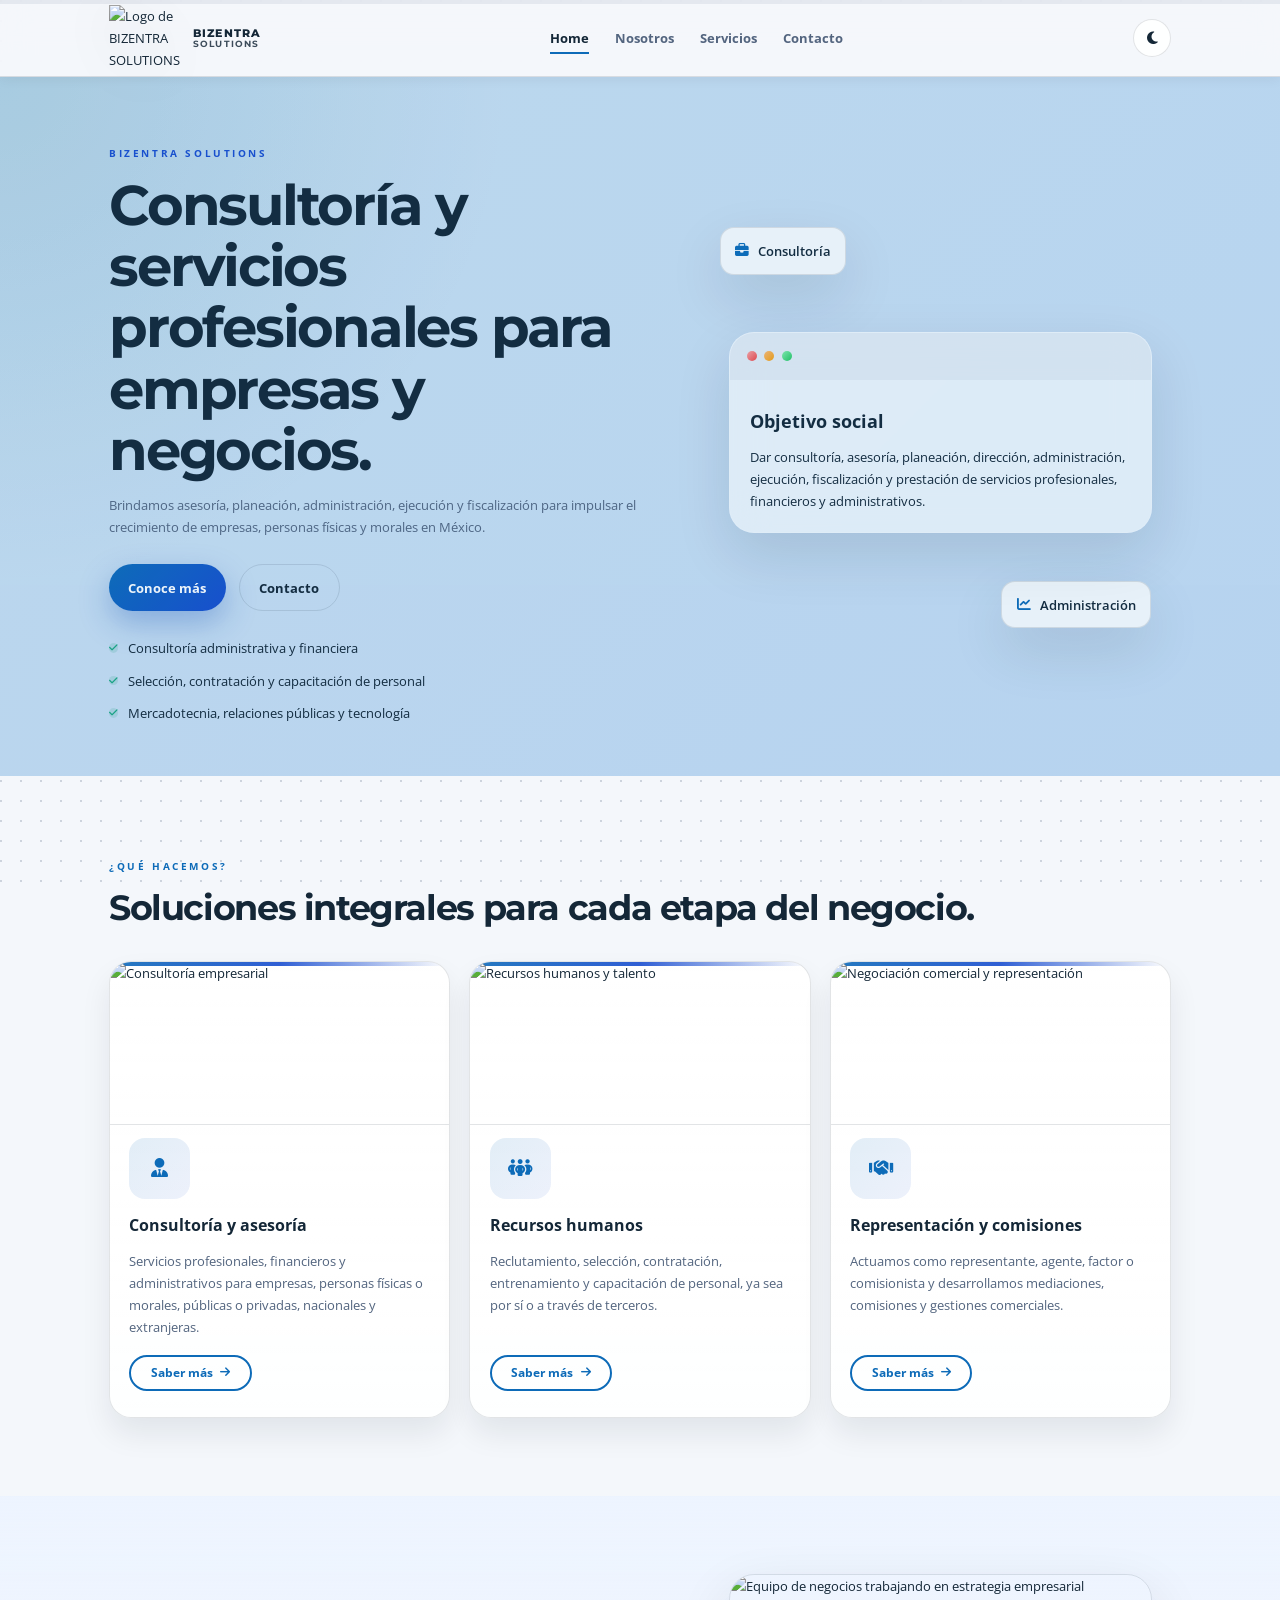
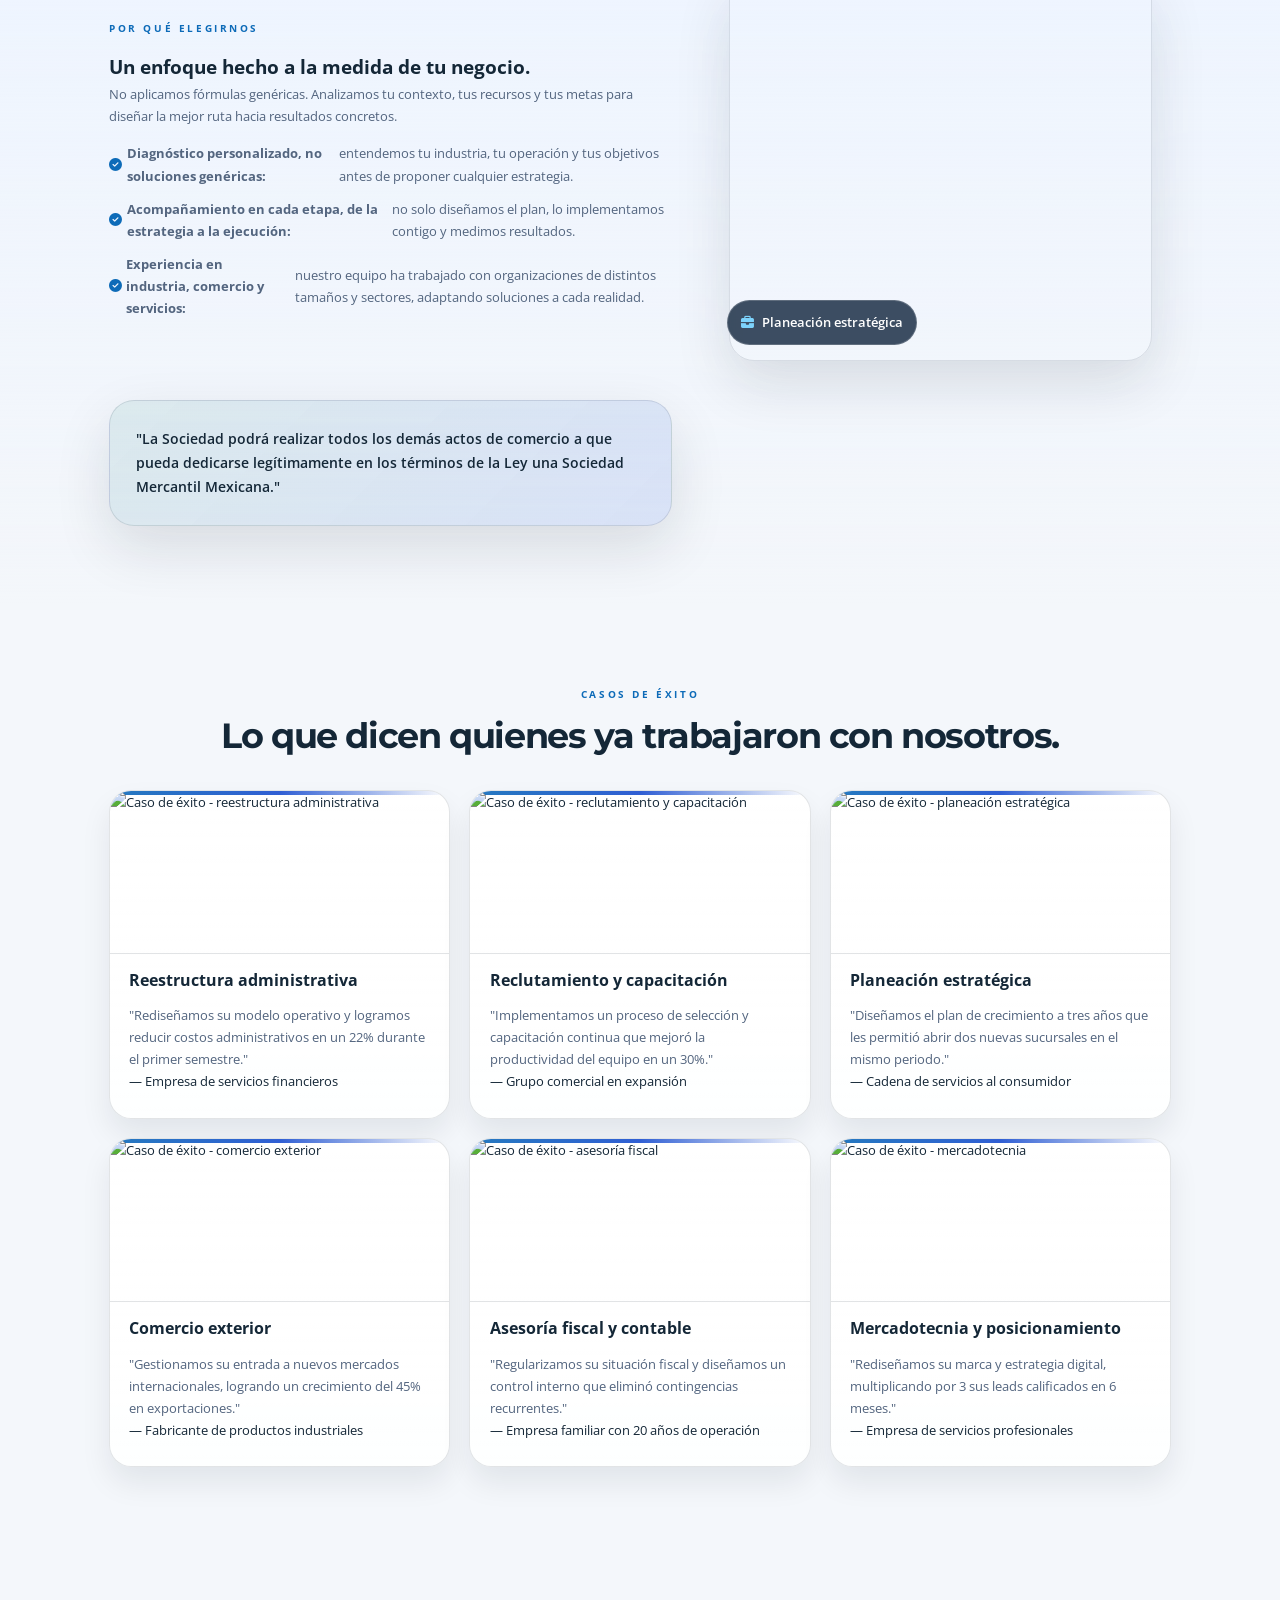
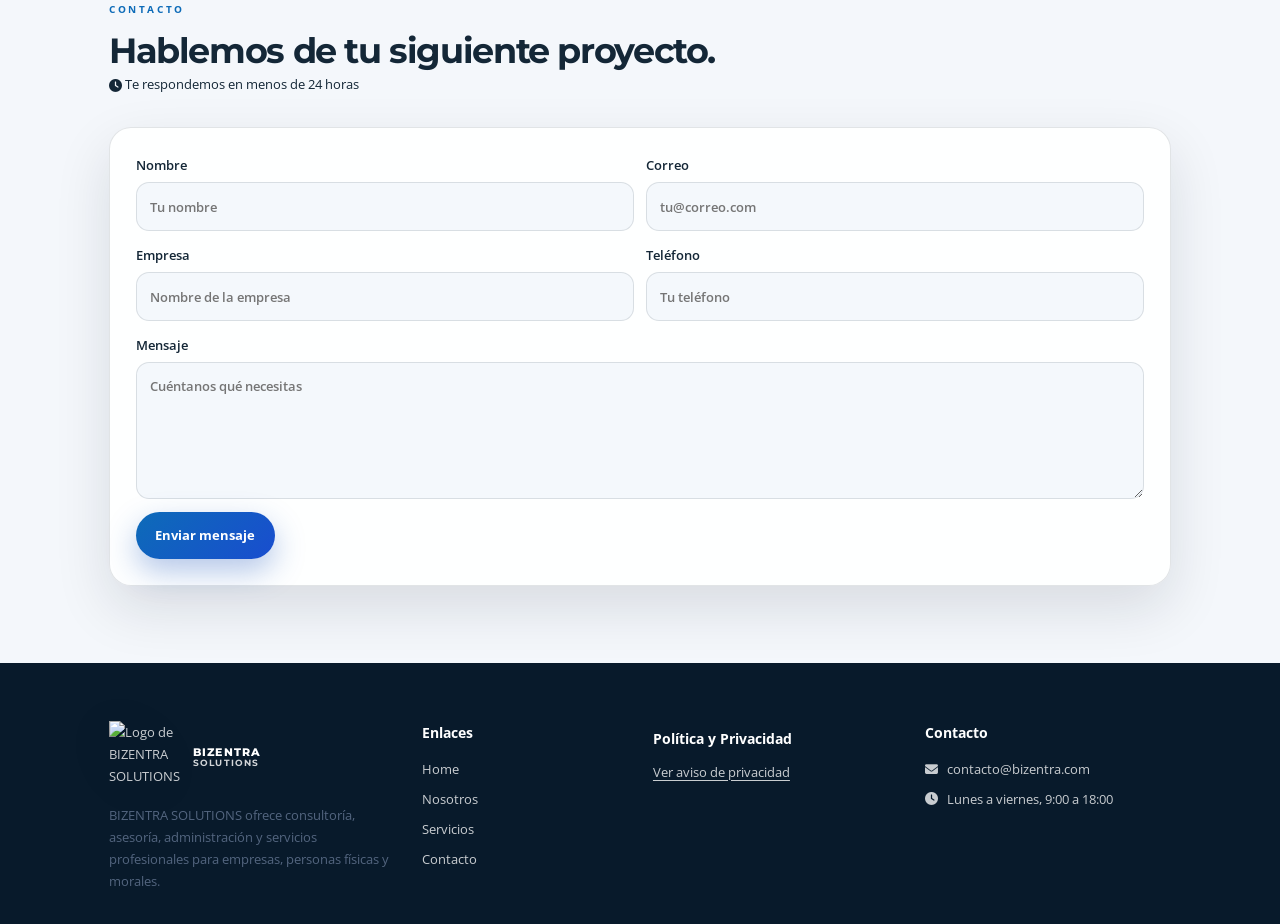
==== commit 7ba3ae4d: "Actualizacion de cambios" ====
--- a/index.html
+++ b/index.html
@@ -144,6 +144,9 @@
                             Servicios profesionales, financieros y administrativos para empresas, personas
                             físicas o morales, públicas o privadas, nacionales y extranjeras.
                         </p>
+                        <a href="servicios.html" class="card-button">
+                            Saber más <i class="fa-solid fa-arrow-right"></i>
+                        </a>
                     </article>
 
                     <article class="feature-card">
@@ -156,6 +159,9 @@
                             Reclutamiento, selección, contratación, entrenamiento y capacitación de personal,
                             ya sea por sí o a través de terceros.
                         </p>
+                        <a href="servicios.html" class="card-button">
+                            Saber más <i class="fa-solid fa-arrow-right"></i>
+                        </a>
                     </article>
 
                     <article class="feature-card">
@@ -168,25 +174,30 @@
                             Actuamos como representante, agente, factor o comisionista y desarrollamos
                             mediaciones, comisiones y gestiones comerciales.
                         </p>
+                        <a href="servicios.html" class="card-button">
+                            Saber más <i class="fa-solid fa-arrow-right"></i>
+                        </a>
                     </article>
                 </div>
             </div>
         </section>
 
+        <!-- ============================================================
+             SECCIÓN: "POR QUÉ ELEGIRNOS"
+             ============================================================ -->
         <section class="section alt-bg reveal">
             <div class="container two-column">
                 <div>
-                    <span class="eyebrow dark">Nuestra propuesta</span>
-                    <h2>Atención integral con enfoque estratégico.</h2>
+                    <span class="eyebrow dark">Por qué elegirnos</span>
+                    <h2>Un enfoque hecho a la medida de tu negocio.</h2>
                     <p>
-                        BIZENTRA SOLUTIONS combina servicios de administración, diseño, publicidad,
-                        mercadotecnia, relaciones públicas, comercio exterior y asistencia técnica para
-                        dar soluciones prácticas y sostenibles.
+                        No aplicamos fórmulas genéricas. Analizamos tu contexto, tus recursos y tus metas
+                        para diseñar la mejor ruta hacia resultados concretos.
                     </p>
                     <ul class="check-list">
-                        <li><i class="fa-solid fa-circle-check"></i>Asesoría técnica en materia industrial, administrativa, contable, mercantil o financiera.</li>
-                        <li><i class="fa-solid fa-circle-check"></i>Estudios socioeconómicos y psicométricos para contratación y subcontratación de personal.</li>
-                        <li><i class="fa-solid fa-circle-check"></i>Investigación de mercado, campañas publicitarias y promoción de aplicaciones electrónicas.</li>
+                        <li><i class="fa-solid fa-circle-check"></i><strong>Diagnóstico personalizado, no soluciones genéricas:</strong> entendemos tu industria, tu operación y tus objetivos antes de proponer cualquier estrategia.</li>
+                        <li><i class="fa-solid fa-circle-check"></i><strong>Acompañamiento en cada etapa, de la estrategia a la ejecución:</strong> no solo diseñamos el plan, lo implementamos contigo y medimos resultados.</li>
+                        <li><i class="fa-solid fa-circle-check"></i><strong>Experiencia en industria, comercio y servicios:</strong> nuestro equipo ha trabajado con organizaciones de distintos tamaños y sectores, adaptando soluciones a cada realidad.</li>
                     </ul>
                 </div>
 
@@ -207,49 +218,87 @@
             </div>
         </section>
 
+        <!-- ============================================================
+             SECCIÓN: "CASOS DE ÉXITO"
+             ============================================================ -->
         <section class="section reveal">
             <div class="container">
                 <div class="section-heading center">
-                    <span class="eyebrow dark">Explora</span>
-                    <h2>Te invitamos a conocer más sobre nuestra empresa.</h2>
+                    <span class="eyebrow dark">Casos de éxito</span>
+                    <h2>Lo que dicen quienes ya trabajaron con nosotros.</h2>
                 </div>
 
                 <div class="explore-grid">
                     <article class="explore-card">
                         <div class="explore-thumb">
-                            <img src="https://bizentra.com.mx/wp-content/uploads/2026/09/5-scaled.jpg" alt="Nosotros - trabajo en equipo" />
-                        </div>
-                        <h3>Nosotros</h3>
-                        <p>Conoce el alcance de nuestra actividad, objetivos y la forma en que trabajamos.</p>
-                        <a href="nosotros.html">Ver más <i class="fa-solid fa-arrow-right"></i></a>
-                    </article>
-
-                    <article class="explore-card">
-                        <div class="explore-thumb">
-                            <img src="https://bizentra.com.mx/wp-content/uploads/2026/09/6.jpg" alt="Servicios - estrategia de negocio" />
-                        </div>
-                        <h3>Servicios</h3>
-                        <p>Descubre los servicios de consultoría, administración, personal y comercio.</p>
-                        <a href="servicios.html">Ver más <i class="fa-solid fa-arrow-right"></i></a>
-                    </article>
-
-                    <article class="explore-card">
-                        <div class="explore-thumb">
-                            <img src="https://bizentra.com.mx/wp-content/uploads/2026/09/7-scaled.jpg" alt="Contacto - asesoría profesional" />
-                        </div>
-                        <h3>Contacto</h3>
-                        <p>Escríbenos para solicitar información o agendar una consulta con nuestra empresa.</p>
-                        <a href="#contacto">Ver más <i class="fa-solid fa-arrow-right"></i></a>
+                            <img src="https://bizentra.com.mx/wp-content/uploads/2026/09/5-scaled.jpg" alt="Caso de éxito - reestructura administrativa" />
+                        </div>
+                        <h3>Reestructura administrativa</h3>
+                        <p>"Rediseñamos su modelo operativo y logramos reducir costos administrativos en un 22% durante el primer semestre."</p>
+                        <span class="card-meta">— Empresa de servicios financieros</span>
+                    </article>
+
+                    <article class="explore-card">
+                        <div class="explore-thumb">
+                            <img src="https://bizentra.com.mx/wp-content/uploads/2026/09/6.jpg" alt="Caso de éxito - reclutamiento y capacitación" />
+                        </div>
+                        <h3>Reclutamiento y capacitación</h3>
+                        <p>"Implementamos un proceso de selección y capacitación continua que mejoró la productividad del equipo en un 30%."</p>
+                        <span class="card-meta">— Grupo comercial en expansión</span>
+                    </article>
+
+                    <article class="explore-card">
+                        <div class="explore-thumb">
+                            <img src="https://bizentra.com.mx/wp-content/uploads/2026/09/7-scaled.jpg" alt="Caso de éxito - planeación estratégica" />
+                        </div>
+                        <h3>Planeación estratégica</h3>
+                        <p>"Diseñamos el plan de crecimiento a tres años que les permitió abrir dos nuevas sucursales en el mismo periodo."</p>
+                        <span class="card-meta">— Cadena de servicios al consumidor</span>
+                    </article>
+                </div>
+
+                <div class="explore-grid" style="margin-top: 1.35rem;">
+                    <article class="explore-card">
+                        <div class="explore-thumb">
+                            <img src="https://bizentra.com.mx/wp-content/uploads/2026/09/8.avif" alt="Caso de éxito - comercio exterior" />
+                        </div>
+                        <h3>Comercio exterior</h3>
+                        <p>"Gestionamos su entrada a nuevos mercados internacionales, logrando un crecimiento del 45% en exportaciones."</p>
+                        <span class="card-meta">— Fabricante de productos industriales</span>
+                    </article>
+
+                    <article class="explore-card">
+                        <div class="explore-thumb">
+                            <img src="https://bizentra.com.mx/wp-content/uploads/2026/09/9.avif" alt="Caso de éxito - asesoría fiscal" />
+                        </div>
+                        <h3>Asesoría fiscal y contable</h3>
+                        <p>"Regularizamos su situación fiscal y diseñamos un control interno que eliminó contingencias recurrentes."</p>
+                        <span class="card-meta">— Empresa familiar con 20 años de operación</span>
+                    </article>
+
+                    <article class="explore-card">
+                        <div class="explore-thumb">
+                            <img src="https://bizentra.com.mx/wp-content/uploads/2026/09/1-scaled.jpg" alt="Caso de éxito - mercadotecnia" />
+                        </div>
+                        <h3>Mercadotecnia y posicionamiento</h3>
+                        <p>"Rediseñamos su marca y estrategia digital, multiplicando por 3 sus leads calificados en 6 meses."</p>
+                        <span class="card-meta">— Empresa de servicios profesionales</span>
                     </article>
                 </div>
             </div>
         </section>
 
+        <!-- ============================================================
+             SECCIÓN: "CONTACTO"
+             ============================================================ -->
         <section id="contacto" class="section form-section reveal">
             <div class="container form-wrap">
                 <div class="section-heading left">
                     <span class="eyebrow dark">Contacto</span>
                     <h2>Hablemos de tu siguiente proyecto.</h2>
+                    <p class="response-badge">
+                        <i class="fa-solid fa-clock"></i> Te respondemos en menos de 24 horas
+                    </p>
                 </div>
 
                 <form class="contact-form" action="#" method="post">
@@ -380,4 +429,4 @@
         })();
     </script>
 </body>
-</html> +</html>
--- a/css/styles.css
+++ b/css/styles.css
@@ -1743,4 +1743,451 @@
     body .privacy-content p {
         font-size: 0.85rem !important;
     }
+}
+
+/* ============================================================
+   BOTONES "SABER MÁS" EN TARJETAS DE "¿QUÉ HACEMOS?"
+   ============================================================ */
+
+body .feature-card {
+    display: flex !important;
+    flex-direction: column !important;
+}
+
+body .feature-card .card-button {
+    display: inline-flex !important;
+    align-items: center !important;
+    gap: 0.5rem !important;
+    margin-top: auto !important;
+    margin-left: 0 !important;
+    margin-right: 0 !important;
+    padding: 0.7rem 1.35rem !important;
+    background: transparent !important;
+    color: #0d6bb8 !important;
+    border: 2px solid #0d6bb8 !important;
+    border-radius: 999px !important;
+    font-weight: 700 !important;
+    font-size: 0.85rem !important;
+    text-decoration: none !important;
+    transition: all 0.25s ease !important;
+    align-self: flex-start !important;
+    cursor: pointer !important;
+    line-height: 1 !important;
+}
+
+body .feature-card .card-button i {
+    font-size: 0.8rem !important;
+    transition: transform 0.25s ease !important;
+    color: inherit !important;
+}
+
+body .feature-card .card-button:hover {
+    background: #0d6bb8 !important;
+    color: #ffffff !important;
+    border-color: #0d6bb8 !important;
+    transform: translateY(-2px) !important;
+    box-shadow: 0 8px 18px rgba(13, 110, 184, 0.28) !important;
+}
+
+body .feature-card .card-button:hover i {
+    transform: translateX(4px) !important;
+    color: #ffffff !important;
+}
+
+/* Modo oscuro */
+html.dark-mode body .feature-card .card-button,
+body.dark-mode .feature-card .card-button {
+    color: #7cc0ff !important;
+    border-color: #7cc0ff !important;
+}
+
+html.dark-mode body .feature-card .card-button i,
+body.dark-mode .feature-card .card-button i {
+    color: #7cc0ff !important;
+}
+
+html.dark-mode body .feature-card .card-button:hover,
+body.dark-mode .feature-card .card-button:hover {
+    background: #7cc0ff !important;
+    color: #0d1e2e !important;
+    border-color: #7cc0ff !important;
+    box-shadow: 0 8px 18px rgba(124, 192, 255, 0.32) !important;
+}
+
+html.dark-mode body .feature-card .card-button:hover i,
+body.dark-mode .feature-card .card-button:hover i {
+    color: #0d1e2e !important;
+}
+
+/* Asegurar que el párrafo quede arriba del botón */
+body .feature-card p {
+    margin-bottom: 1.2rem !important;
+    flex-grow: 1 !important;
+}
+
+/* Modo claro forzado */
+html:not(.dark-mode) body .feature-card .card-button,
+html.light-mode body .feature-card .card-button {
+    color: #0d6bb8 !important;
+    border-color: #0d6bb8 !important;
+}
+
+html:not(.dark-mode) body .feature-card .card-button:hover,
+html.light-mode body .feature-card .card-button:hover {
+    background: #0d6bb8 !important;
+    color: #ffffff !important;
+}
+/* ============================================================
+   NOSOTROS - SECCIÓN "POR QUÉ CONFIRMAR EN NOSOTROS"
+   ============================================================ */
+
+body .trust-grid {
+    display: grid !important;
+    grid-template-columns: repeat(3, minmax(0, 1fr)) !important;
+    gap: 1.35rem !important;
+    margin-top: 2.25rem !important;
+}
+
+body .trust-card {
+    position: relative !important;
+    overflow: hidden !important;
+    background: linear-gradient(180deg, #ffffff 0%, #f8fbff 100%) !important;
+    border: 1px solid rgba(20, 39, 55, 0.12) !important;
+    border-radius: 22px !important;
+    padding: 2rem 1.6rem 1.7rem !important;
+    box-shadow: 0 16px 30px rgba(15, 23, 42, 0.08) !important;
+    transition: transform 0.3s ease, box-shadow 0.3s ease, border-color 0.3s ease !important;
+    display: flex !important;
+    flex-direction: column !important;
+    align-items: flex-start !important;
+    text-align: left !important;
+    height: 100% !important;
+}
+
+body .trust-card::before {
+    content: "";
+    position: absolute;
+    inset: 0 auto auto 0;
+    width: 100%;
+    height: 4px;
+    background: linear-gradient(90deg, var(--secondary, #0d6bb8), var(--primary-soft, #194dcf), transparent);
+    opacity: 0.9;
+}
+
+body .trust-card:hover {
+    transform: translateY(-6px) !important;
+    box-shadow: 0 24px 36px rgba(15, 23, 42, 0.12) !important;
+    border-color: rgba(29, 79, 211, 0.25) !important;
+}
+
+html.dark-mode body .trust-card,
+body.dark-mode .trust-card {
+    background: linear-gradient(180deg, #122338 0%, #0d1b2b 100%) !important;
+    border-color: rgba(148, 163, 184, 0.18) !important;
+    box-shadow: 0 16px 28px rgba(2, 6, 23, 0.38) !important;
+    color: #eff7ff !important;
+}
+
+html.dark-mode body .trust-card:hover,
+body.dark-mode .trust-card:hover {
+    box-shadow: 0 24px 36px rgba(0, 0, 0, 0.5) !important;
+    border-color: rgba(124, 192, 255, 0.35) !important;
+}
+
+body .trust-icon {
+    width: 68px !important;
+    height: 68px !important;
+    border-radius: 18px !important;
+    display: grid !important;
+    place-items: center !important;
+    margin-bottom: 1.15rem !important;
+    background: linear-gradient(135deg, rgba(13, 110, 184, 0.12), rgba(29, 79, 211, 0.08)) !important;
+    color: #0d6bb8 !important;
+}
+
+body .trust-icon i {
+    font-size: 1.65rem !important;
+    color: inherit !important;
+}
+
+html.dark-mode body .trust-icon,
+body.dark-mode .trust-icon {
+    background: linear-gradient(135deg, rgba(124, 192, 255, 0.18), rgba(148, 195, 255, 0.12)) !important;
+    color: #7cc0ff !important;
+}
+
+body .trust-card h3 {
+    font-size: 1.2rem !important;
+    font-weight: 700 !important;
+    color: #0d1e2e !important;
+    margin-bottom: 0.65rem !important;
+    line-height: 1.3 !important;
+}
+
+html.dark-mode body .trust-card h3,
+body.dark-mode .trust-card h3 {
+    color: #eff7ff !important;
+}
+
+body .trust-card p {
+    font-size: 0.92rem !important;
+    line-height: 1.7 !important;
+    color: #53657f !important;
+    margin: 0 !important;
+}
+
+html.dark-mode body .trust-card p,
+body.dark-mode .trust-card p {
+    color: #b7c7d9 !important;
+}
+
+/* Forzar modo claro */
+html:not(.dark-mode) body .trust-card,
+html.light-mode body .trust-card {
+    background: linear-gradient(180deg, #ffffff 0%, #f8fbff 100%) !important;
+    border-color: rgba(20, 39, 55, 0.12) !important;
+    color: #142737 !important;
+}
+
+html:not(.dark-mode) body .trust-card h3,
+html.light-mode body .trust-card h3 {
+    color: #0d1e2e !important;
+}
+
+html:not(.dark-mode) body .trust-card p,
+html.light-mode body .trust-card p {
+    color: #53657f !important;
+}
+
+html:not(.dark-mode) body .trust-icon,
+html.light-mode body .trust-icon {
+    background: linear-gradient(135deg, rgba(13, 110, 184, 0.12), rgba(29, 79, 211, 0.08)) !important;
+    color: #0d6bb8 !important;
+}
+
+/* ============================================================
+   NOSOTROS - CTA "¿QUIERES SABER CÓMO PODEMOS AYUDARTE?"
+   ============================================================ */
+
+body .nosotros-cta-section {
+    padding: 4.5rem 0 !important;
+}
+
+body .nosotros-cta {
+    max-width: 780px !important;
+    margin: 0 auto !important;
+    text-align: center !important;
+    padding: 3rem 2.5rem !important;
+    background: linear-gradient(135deg, rgba(13, 110, 184, 0.08), rgba(29, 79, 211, 0.10)) !important;
+    border: 1px solid rgba(13, 110, 184, 0.18) !important;
+    border-radius: 26px !important;
+    box-shadow: 0 22px 56px rgba(15, 23, 42, 0.10) !important;
+    position: relative !important;
+    overflow: hidden !important;
+}
+
+html.dark-mode body .nosotros-cta,
+body.dark-mode .nosotros-cta {
+    background: linear-gradient(135deg, rgba(124, 192, 255, 0.10), rgba(148, 195, 255, 0.06)) !important;
+    border-color: rgba(124, 192, 255, 0.25) !important;
+    box-shadow: 0 26px 65px rgba(2, 7, 20, 0.52) !important;
+}
+
+body .nosotros-cta h2 {
+    font-size: clamp(1.6rem, 3vw, 2.2rem) !important;
+    font-weight: 800 !important;
+    color: #0d1e2e !important;
+    margin-bottom: 0.9rem !important;
+    line-height: 1.2 !important;
+}
+
+html.dark-mode body .nosotros-cta h2,
+body.dark-mode .nosotros-cta h2 {
+    color: #eff7ff !important;
+}
+
+body .nosotros-cta p {
+    font-size: 1rem !important;
+    line-height: 1.75 !important;
+    color: #53657f !important;
+    max-width: 560px !important;
+    margin: 0 auto 1.8rem !important;
+}
+
+html.dark-mode body .nosotros-cta p,
+body.dark-mode .nosotros-cta p {
+    color: #b7c7d9 !important;
+}
+
+body .nosotros-cta-button {
+    display: inline-flex !important;
+    align-items: center !important;
+    justify-content: center !important;
+    gap: 0.5rem !important;
+    min-height: 52px !important;
+    padding: 0.85rem 1.9rem !important;
+    border-radius: 999px !important;
+    font-weight: 700 !important;
+    font-size: 1rem !important;
+    text-decoration: none !important;
+    background: linear-gradient(135deg, #0d6bb8, #194dcf) !important;
+    color: #ffffff !important;
+    box-shadow: 0 12px 30px rgba(31, 88, 187, 0.34) !important;
+    transition: all 0.25s ease !important;
+}
+
+body .nosotros-cta-button:hover {
+    transform: translateY(-3px) !important;
+    box-shadow: 0 16px 36px rgba(31, 88, 187, 0.45) !important;
+}
+
+body .nosotros-cta-button i {
+    font-size: 1rem !important;
+    transition: transform 0.25s ease !important;
+}
+
+body .nosotros-cta-button:hover i {
+    transform: translateX(4px) !important;
+}
+
+/* Responsive */
+@media (max-width: 980px) {
+    body .trust-grid {
+        grid-template-columns: repeat(2, minmax(0, 1fr)) !important;
+    }
+}
+
+@media (max-width: 640px) {
+    body .trust-grid {
+        grid-template-columns: 1fr !important;
+    }
+
+    body .nosotros-cta {
+        padding: 2.2rem 1.5rem !important;
+        border-radius: 20px !important;
+    }
+
+    body .trust-card {
+        padding: 1.6rem 1.3rem 1.4rem !important;
+        border-radius: 18px !important;
+    }
+
+    body .trust-icon {
+        width: 58px !important;
+        height: 58px !important;
+    }
+
+    body .trust-icon i {
+        font-size: 1.4rem !important;
+    }
+}
+
+/* ============================================================
+   SERVICIOS - CTA "¿QUIERES SABER CÓMO PODEMOS AYUDARTE?"
+   ============================================================ */
+
+body .servicios-cta-section {
+    padding: 4.5rem 0 !important;
+}
+
+body .servicios-cta {
+    max-width: 780px !important;
+    margin: 0 auto !important;
+    text-align: center !important;
+    padding: 3rem 2.5rem !important;
+    background: linear-gradient(135deg, rgba(13, 110, 184, 0.08), rgba(29, 79, 211, 0.10)) !important;
+    border: 1px solid rgba(13, 110, 184, 0.18) !important;
+    border-radius: 26px !important;
+    box-shadow: 0 22px 56px rgba(15, 23, 42, 0.10) !important;
+    position: relative !important;
+    overflow: hidden !important;
+}
+
+html.dark-mode body .servicios-cta,
+body.dark-mode .servicios-cta {
+    background: linear-gradient(135deg, rgba(124, 192, 255, 0.10), rgba(148, 195, 255, 0.06)) !important;
+    border-color: rgba(124, 192, 255, 0.25) !important;
+    box-shadow: 0 26px 65px rgba(2, 7, 20, 0.52) !important;
+}
+
+body .servicios-cta h2 {
+    font-size: clamp(1.6rem, 3vw, 2.2rem) !important;
+    font-weight: 800 !important;
+    color: #0d1e2e !important;
+    margin-bottom: 0.9rem !important;
+    line-height: 1.2 !important;
+}
+
+html.dark-mode body .servicios-cta h2,
+body.dark-mode .servicios-cta h2 {
+    color: #eff7ff !important;
+}
+
+body .servicios-cta p {
+    font-size: 1rem !important;
+    line-height: 1.75 !important;
+    color: #53657f !important;
+    max-width: 560px !important;
+    margin: 0 auto 1.8rem !important;
+}
+
+html.dark-mode body .servicios-cta p,
+body.dark-mode .servicios-cta p {
+    color: #b7c7d9 !important;
+}
+
+body .servicios-cta-button {
+    display: inline-flex !important;
+    align-items: center !important;
+    justify-content: center !important;
+    gap: 0.5rem !important;
+    min-height: 52px !important;
+    padding: 0.85rem 1.9rem !important;
+    border-radius: 999px !important;
+    font-weight: 700 !important;
+    font-size: 1rem !important;
+    text-decoration: none !important;
+    background: linear-gradient(135deg, #0d6bb8, #194dcf) !important;
+    color: #ffffff !important;
+    box-shadow: 0 12px 30px rgba(31, 88, 187, 0.34) !important;
+    transition: all 0.25s ease !important;
+}
+
+body .servicios-cta-button:hover {
+    transform: translateY(-3px) !important;
+    box-shadow: 0 16px 36px rgba(31, 88, 187, 0.45) !important;
+}
+
+body .servicios-cta-button i {
+    font-size: 1rem !important;
+    transition: transform 0.25s ease !important;
+}
+
+body .servicios-cta-button:hover i {
+    transform: translateX(4px) !important;
+}
+
+/* Forzar modo claro */
+html:not(.dark-mode) body .servicios-cta,
+html.light-mode body .servicios-cta {
+    background: linear-gradient(135deg, rgba(13, 110, 184, 0.08), rgba(29, 79, 211, 0.10)) !important;
+    border-color: rgba(13, 110, 184, 0.18) !important;
+}
+
+html:not(.dark-mode) body .servicios-cta h2,
+html.light-mode body .servicios-cta h2 {
+    color: #0d1e2e !important;
+}
+
+html:not(.dark-mode) body .servicios-cta p,
+html.light-mode body .servicios-cta p {
+    color: #53657f !important;
+}
+
+/* Responsive */
+@media (max-width: 640px) {
+    body .servicios-cta {
+        padding: 2.2rem 1.5rem !important;
+        border-radius: 20px !important;
+    }
 }
